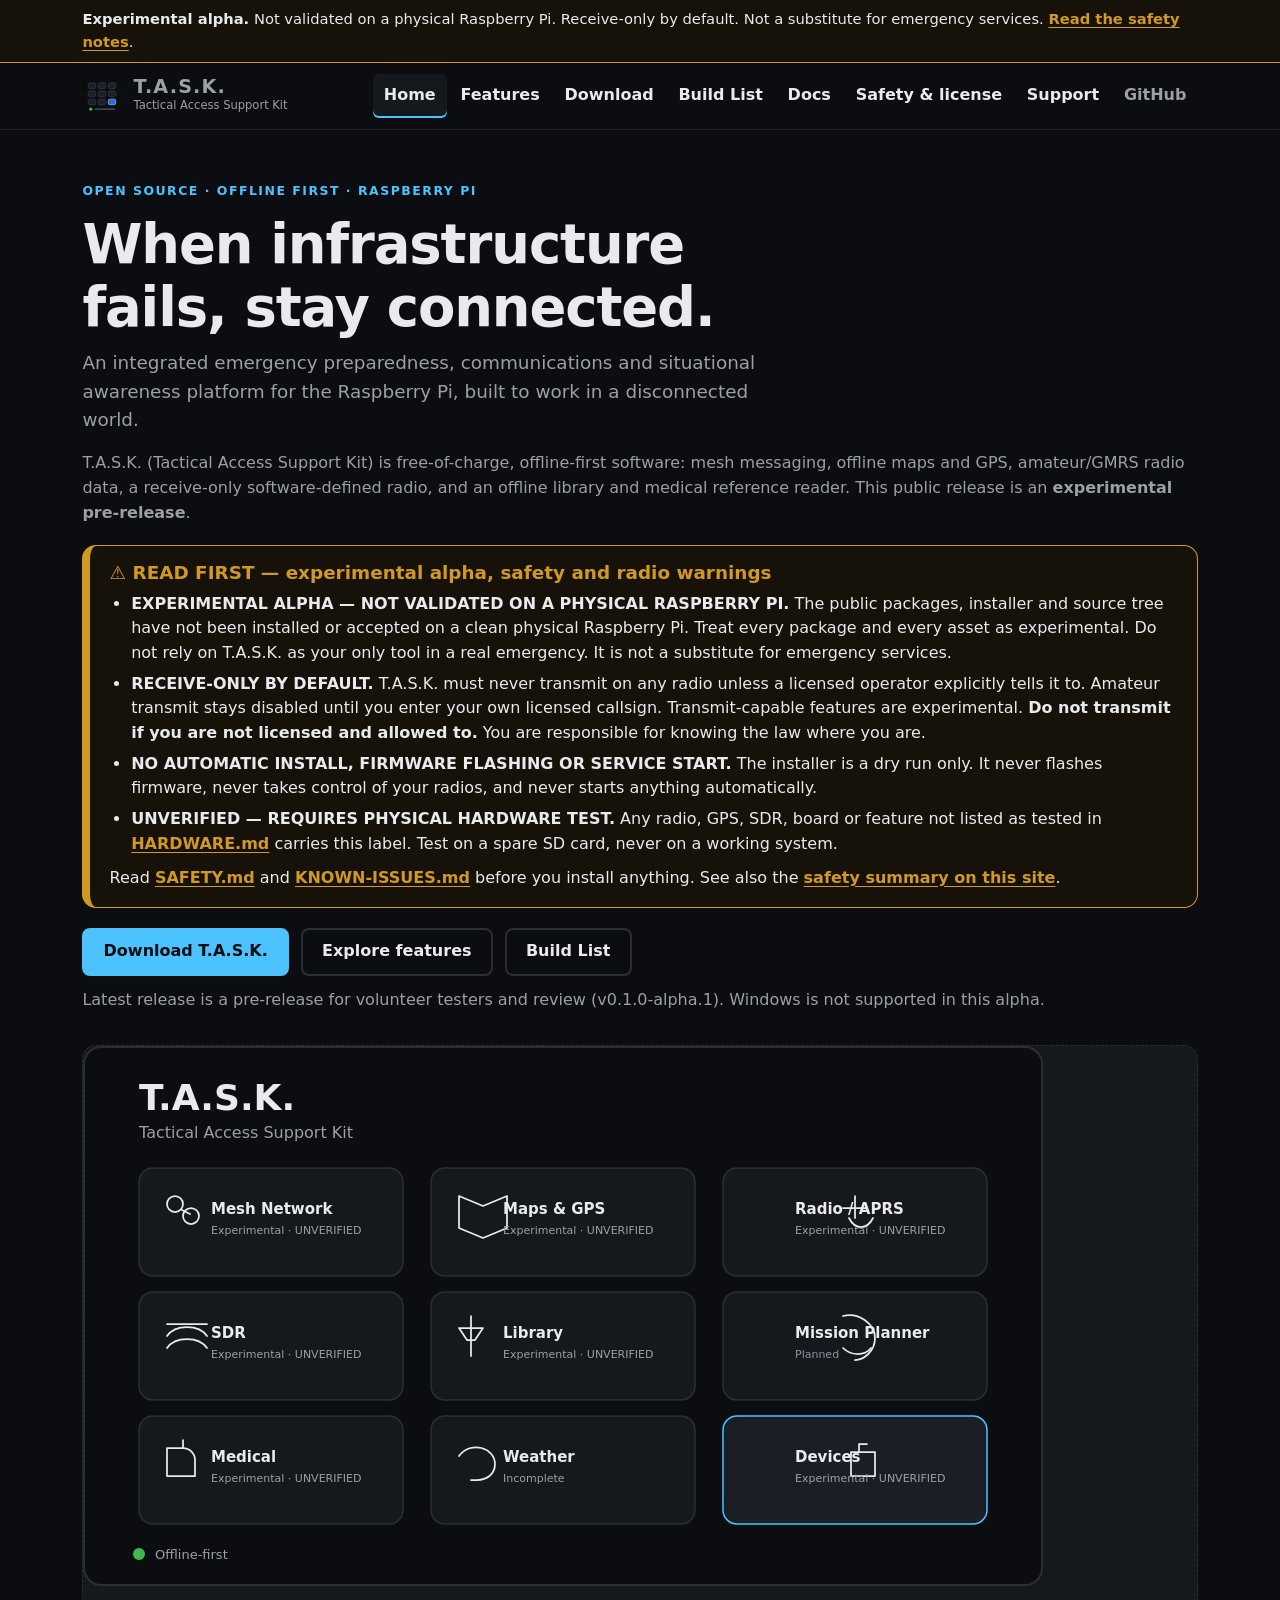
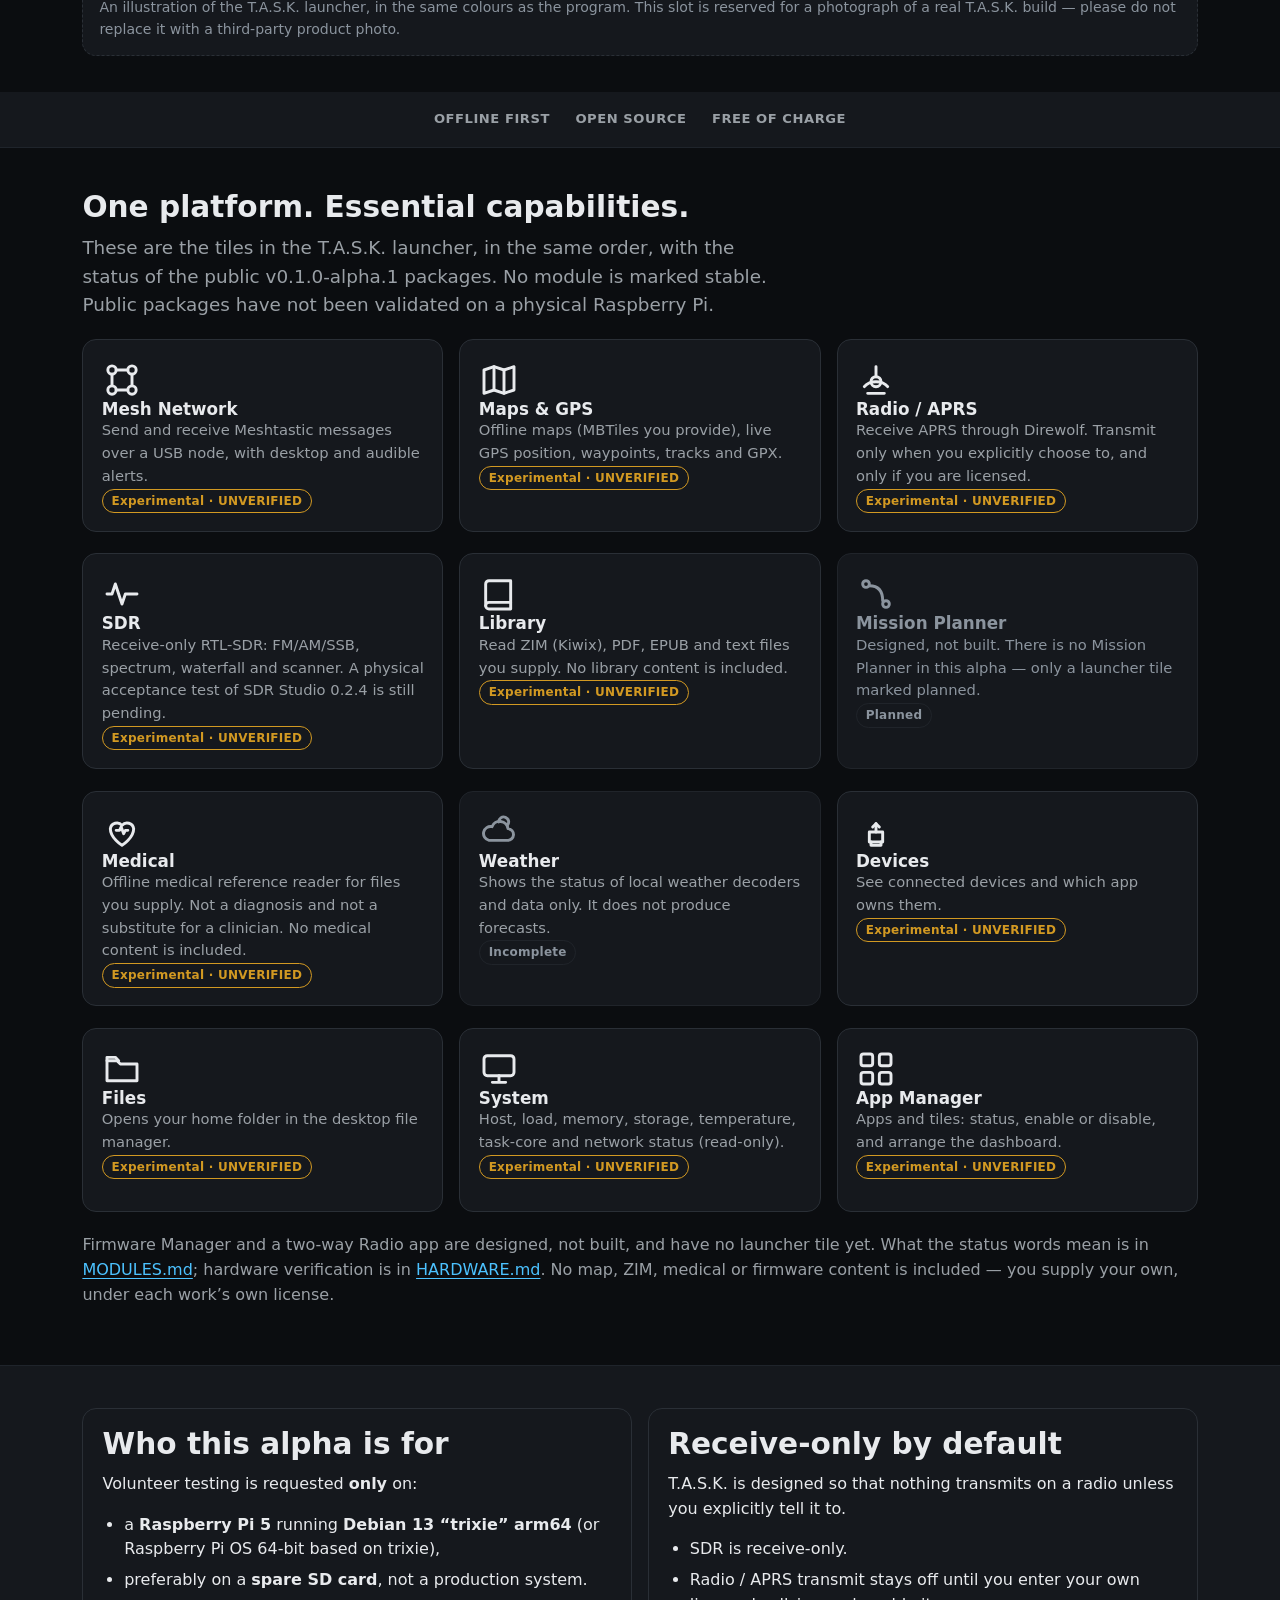
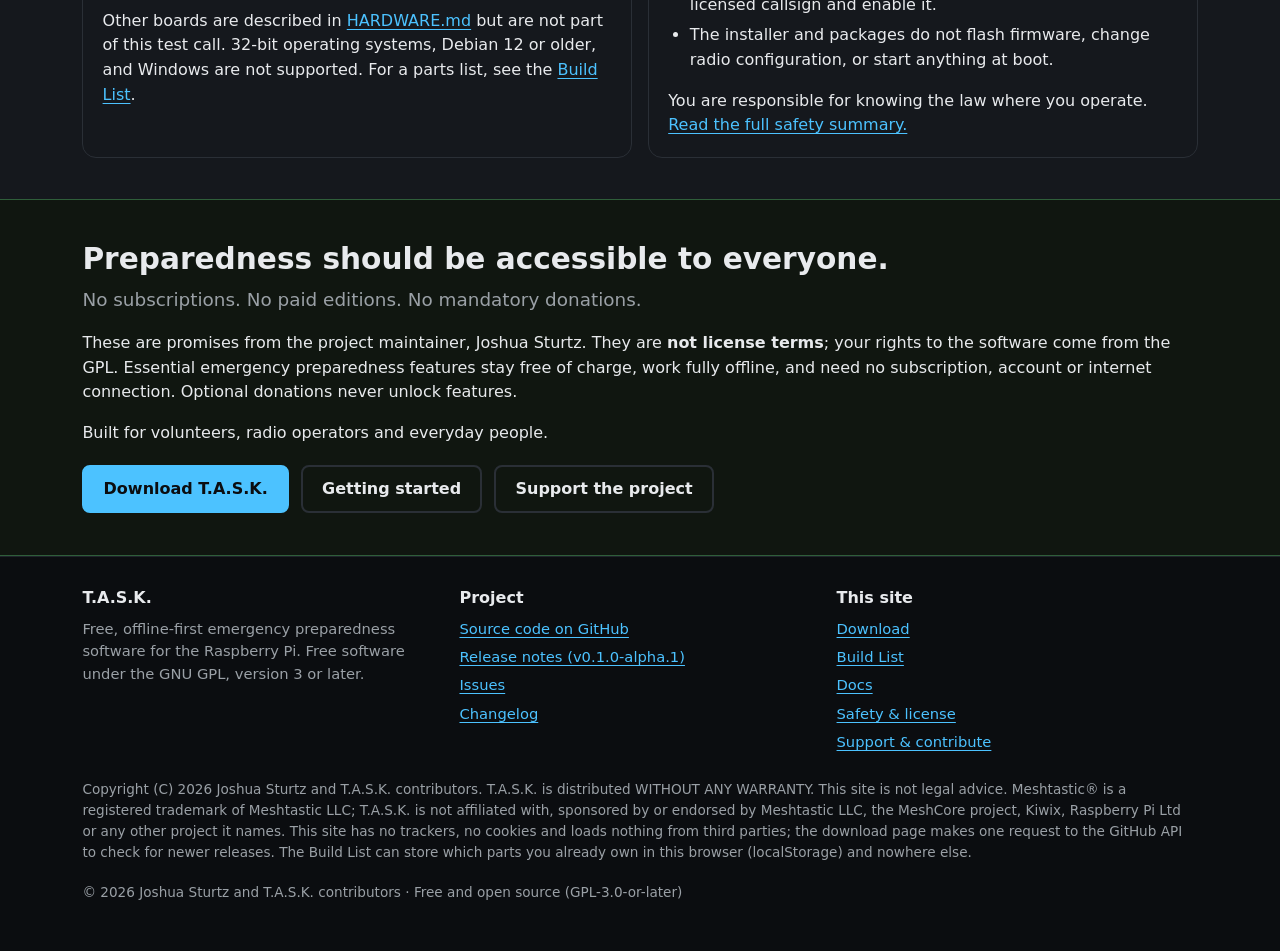
==== index.html @ 77bcd57d "Redesign the site in the official launcher dark tile theme and add a Build List. Match the published" ====
<!DOCTYPE html>
<html lang="en">
<head>
<meta charset="utf-8">
<meta name="viewport" content="width=device-width, initial-scale=1">
<title>T.A.S.K. — when infrastructure fails, stay connected</title>
<meta name="description" content="Download T.A.S.K. (Tactical Access Support Kit), free GPL software for the Raspberry Pi. Experimental alpha, receive-only by default, not validated on a physical Pi.">
<meta name="color-scheme" content="dark">
<meta name="referrer" content="strict-origin-when-cross-origin">
<link rel="icon" href="assets/img/favicon.svg" type="image/svg+xml">
<link rel="stylesheet" href="assets/css/style.css">
</head>
<body>
<a class="skip" href="#main">Skip to content</a>
<div class="strip" role="note"><div class="wrap"><strong>Experimental alpha.</strong> Not validated on a physical Raspberry Pi. Receive-only by default. Not a substitute for emergency services. <a href="about.html#safety">Read the safety notes</a>.</div></div>
<header class="site-header"><div class="wrap">
<a class="brand" href="index.html" aria-label="T.A.S.K., Tactical Access Support Kit, home"><img src="assets/img/task-mark.svg" width="40" height="40" alt=""><span><strong>T.A.S.K.</strong><span>Tactical Access Support Kit</span></span></a>
<nav class="nav-wide" aria-label="Primary"><ul class="nav"><li><a href="index.html" aria-current="page">Home</a></li><li><a href="index.html#capabilities">Features</a></li><li><a href="download.html">Download</a></li><li><a href="build.html">Build List</a></li><li><a href="docs.html">Docs</a></li><li><a href="about.html">Safety &amp; license</a></li><li><a href="support.html">Support</a></li><li><a class="ext" href="https://github.com/TASK-Preparedness/TASK">GitHub</a></li></ul></nav>
<details class="nav-menu">
<summary><span class="hamburger" aria-hidden="true"><i></i><i></i><i></i></span> Menu</summary>
<nav aria-label="Mobile"><ul class="nav"><li><a href="index.html" aria-current="page">Home</a></li><li><a href="index.html#capabilities">Features</a></li><li><a href="download.html">Download</a></li><li><a href="build.html">Build List</a></li><li><a href="docs.html">Docs</a></li><li><a href="about.html">Safety &amp; license</a></li><li><a href="support.html">Support</a></li><li><a class="ext" href="https://github.com/TASK-Preparedness/TASK">GitHub</a></li></ul></nav>
</details>
</div></header>
<main id="main">
<section class="hero"><div class="wrap">
<span class="tag">Open source &middot; Offline first &middot; Raspberry Pi</span>
<h1>When infrastructure fails, stay connected.</h1>
<p class="lead">An integrated emergency preparedness, communications and situational awareness platform for the Raspberry Pi, built to work in a disconnected world.</p>
<p class="muted">T.A.S.K. (Tactical Access Support Kit) is free-of-charge, offline-first software: mesh messaging, offline maps and GPS, amateur/GMRS radio data, a receive-only software-defined radio, and an offline library and medical reference reader. This public release is an <strong>experimental pre-release</strong>.</p>
<section class="readfirst" aria-labelledby="readfirst-h" id="read-first">
<h2 id="readfirst-h">&#9888;&#65039; READ FIRST &mdash; experimental alpha, safety and radio warnings</h2>
<ul>
<li><strong>EXPERIMENTAL ALPHA &mdash; NOT VALIDATED ON A PHYSICAL RASPBERRY PI.</strong> The public packages, installer and source tree have not been installed or accepted on a clean physical Raspberry Pi. Treat every package and every asset as experimental. Do not rely on T.A.S.K. as your only tool in a real emergency. It is not a substitute for emergency services.</li>
<li><strong>RECEIVE-ONLY BY DEFAULT.</strong> T.A.S.K. must never transmit on any radio unless a licensed operator explicitly tells it to. Amateur transmit stays disabled until you enter your own licensed callsign. Transmit-capable features are experimental. <strong>Do not transmit if you are not licensed and allowed to.</strong> You are responsible for knowing the law where you are.</li>
<li><strong>NO AUTOMATIC INSTALL, FIRMWARE FLASHING OR SERVICE START.</strong> The installer is a dry run only. It never flashes firmware, never takes control of your radios, and never starts anything automatically.</li>
<li><strong>UNVERIFIED &mdash; REQUIRES PHYSICAL HARDWARE TEST.</strong> Any radio, GPS, SDR, board or feature not listed as tested in <a href="https://github.com/TASK-Preparedness/TASK/blob/main/HARDWARE.md">HARDWARE.md</a> carries this label. Test on a spare SD card, never on a working system.</li>
</ul>
<p>Read <a href="https://github.com/TASK-Preparedness/TASK/blob/main/SAFETY.md">SAFETY.md</a> and <a href="https://github.com/TASK-Preparedness/TASK/blob/main/KNOWN-ISSUES.md">KNOWN-ISSUES.md</a> before you install anything. See also the <a href="about.html#safety">safety summary on this site</a>.</p>
</section>
<div class="btn-row">
<a class="btn" href="download.html">Download T.A.S.K.</a>
<a class="btn secondary" href="#capabilities">Explore features</a>
<a class="btn secondary" href="build.html">Build List</a>
</div>
<p class="muted" style="margin-top:.8rem">Latest release is a <span data-rel="kind">pre-release</span> for volunteer testers and review (<span data-rel="tag">v0.1.0-alpha.1</span>). Windows is not supported in this alpha.</p>
<figure class="hero-figure photo-slot">
<img src="assets/img/launcher-hero.svg" width="960" height="540" alt="Illustration of the T.A.S.K. launcher: a dark dashboard of rounded tiles for Mesh Network, Maps and GPS, Radio and APRS, and the other modules.">
<figcaption>An illustration of the T.A.S.K. launcher, in the same colours as the program. This slot is reserved for a photograph of a real T.A.S.K. build — please do not replace it with a third-party product photo.</figcaption>
</figure>
</div></section>

<section class="section motto-wrap" aria-label="Project promises"><div class="wrap">
<ul class="motto">
<li>Offline first</li>
<li>Open source</li>
<li>Free of charge</li>
</ul>
</div></section>

<section class="section" id="capabilities"><div class="wrap">
<h2>One platform. Essential capabilities.</h2>
<p class="lead">These are the tiles in the T.A.S.K. launcher, in the same order, with the status of the public v0.1.0-alpha.1 packages. No module is marked stable. Public packages have not been validated on a physical Raspberry Pi.</p>
<ul class="tiles">
<li class="tile "><article><span class="tile-icon" aria-hidden="true"><svg width="40" height="40" viewBox="0 0 24 24" fill="none" stroke="currentColor" stroke-width="1.75" stroke-linecap="round" stroke-linejoin="round"><circle cx="6" cy="6" r="2.5"/><circle cx="18" cy="6" r="2.5"/><circle cx="6" cy="18" r="2.5"/><circle cx="18" cy="18" r="2.5"/><path d="M8.5 6h7M6 8.5v7M18 8.5v7M8.5 18h7"/></svg></span><h3>Mesh Network</h3><p>Send and receive Meshtastic messages over a USB node, with desktop and audible alerts.</p><span class="badge warn">Experimental · UNVERIFIED</span></article></li><li class="tile "><article><span class="tile-icon" aria-hidden="true"><svg width="40" height="40" viewBox="0 0 24 24" fill="none" stroke="currentColor" stroke-width="1.75" stroke-linecap="round" stroke-linejoin="round"><path d="M3 6l6-2 6 2 6-2v14l-6 2-6-2-6 2V6z"/><path d="M9 4v14M15 6v14"/></svg></span><h3>Maps &amp; GPS</h3><p>Offline maps (MBTiles you provide), live GPS position, waypoints, tracks and GPX.</p><span class="badge warn">Experimental · UNVERIFIED</span></article></li><li class="tile "><article><span class="tile-icon" aria-hidden="true"><svg width="40" height="40" viewBox="0 0 24 24" fill="none" stroke="currentColor" stroke-width="1.75" stroke-linecap="round" stroke-linejoin="round"><path d="M12 4v6"/><circle cx="12" cy="13" r="3"/><path d="M7 20h10M5 16c1.5-2 3.5-3 7-3s5.5 1 7 3"/></svg></span><h3>Radio / APRS</h3><p>Receive APRS through Direwolf. Transmit only when you explicitly choose to, and only if you are licensed.</p><span class="badge warn">Experimental · UNVERIFIED</span></article></li><li class="tile "><article><span class="tile-icon" aria-hidden="true"><svg width="40" height="40" viewBox="0 0 24 24" fill="none" stroke="currentColor" stroke-width="1.75" stroke-linecap="round" stroke-linejoin="round"><path d="M3 12h3l2-6 4 12 2-6h7"/></svg></span><h3>SDR</h3><p>Receive-only RTL-SDR: FM/AM/SSB, spectrum, waterfall and scanner. A physical acceptance test of SDR Studio 0.2.4 is still pending.</p><span class="badge warn">Experimental · UNVERIFIED</span></article></li><li class="tile "><article><span class="tile-icon" aria-hidden="true"><svg width="40" height="40" viewBox="0 0 24 24" fill="none" stroke="currentColor" stroke-width="1.75" stroke-linecap="round" stroke-linejoin="round"><path d="M4 19a2 2 0 0 1 2-2h13V4H6a2 2 0 0 0-2 2z"/><path d="M4 19a2 2 0 0 0 2 2h13V17"/></svg></span><h3>Library</h3><p>Read ZIM (Kiwix), PDF, EPUB and text files you supply. No library content is included.</p><span class="badge warn">Experimental · UNVERIFIED</span></article></li><li class="tile planned"><article><span class="tile-icon" aria-hidden="true"><svg width="40" height="40" viewBox="0 0 24 24" fill="none" stroke="currentColor" stroke-width="1.75" stroke-linecap="round" stroke-linejoin="round"><circle cx="6" cy="6" r="2"/><circle cx="18" cy="18" r="2"/><path d="M8 7c6 0 8 4 8 9"/></svg></span><h3>Mission Planner</h3><p>Designed, not built. There is no Mission Planner in this alpha — only a launcher tile marked planned.</p><span class="badge planned">Planned</span></article></li><li class="tile "><article><span class="tile-icon" aria-hidden="true"><svg width="40" height="40" viewBox="0 0 24 24" fill="none" stroke="currentColor" stroke-width="1.75" stroke-linecap="round" stroke-linejoin="round"><path d="M12 20s-7-4.4-7-10a4 4 0 0 1 7-2 4 4 0 0 1 7 2c0 5.6-7 10-7 10z"/><path d="M8.5 11h2l1-2 1.5 4 1-2h1.5"/></svg></span><h3>Medical</h3><p>Offline medical reference reader for files you supply. Not a diagnosis and not a substitute for a clinician. No medical content is included.</p><span class="badge warn">Experimental · UNVERIFIED</span></article></li><li class="tile incomplete"><article><span class="tile-icon" aria-hidden="true"><svg width="40" height="40" viewBox="0 0 24 24" fill="none" stroke="currentColor" stroke-width="1.75" stroke-linecap="round" stroke-linejoin="round"><path d="M6 17h11a3.5 3.5 0 0 0 .4-7 5 5 0 0 0-9.6-1.2A3.5 3.5 0 0 0 6 17z"/><path d="M17 8.5V8a3 3 0 1 0-5.2-2"/></svg></span><h3>Weather</h3><p>Shows the status of local weather decoders and data only. It does not produce forecasts.</p><span class="badge planned">Incomplete</span></article></li><li class="tile "><article><span class="tile-icon" aria-hidden="true"><svg width="40" height="40" viewBox="0 0 24 24" fill="none" stroke="currentColor" stroke-width="1.75" stroke-linecap="round" stroke-linejoin="round"><path d="M8 18h8v-6H8z"/><path d="M12 12V7"/><path d="M10 9l2-2 2 2"/><path d="M9 18v2h6v-2"/></svg></span><h3>Devices</h3><p>See connected devices and which app owns them.</p><span class="badge warn">Experimental · UNVERIFIED</span></article></li><li class="tile "><article><span class="tile-icon" aria-hidden="true"><svg width="40" height="40" viewBox="0 0 24 24" fill="none" stroke="currentColor" stroke-width="1.75" stroke-linecap="round" stroke-linejoin="round"><path d="M3 7h6l2 2h10v10H3z"/><path d="M3 7V5h5l2 2"/></svg></span><h3>Files</h3><p>Opens your home folder in the desktop file manager.</p><span class="badge warn">Experimental · UNVERIFIED</span></article></li><li class="tile "><article><span class="tile-icon" aria-hidden="true"><svg width="40" height="40" viewBox="0 0 24 24" fill="none" stroke="currentColor" stroke-width="1.75" stroke-linecap="round" stroke-linejoin="round"><rect x="3" y="4" width="18" height="12" rx="2"/><path d="M8 20h8M12 16v4"/></svg></span><h3>System</h3><p>Host, load, memory, storage, temperature, task-core and network status (read-only).</p><span class="badge warn">Experimental · UNVERIFIED</span></article></li><li class="tile "><article><span class="tile-icon" aria-hidden="true"><svg width="40" height="40" viewBox="0 0 24 24" fill="none" stroke="currentColor" stroke-width="1.75" stroke-linecap="round" stroke-linejoin="round"><rect x="3" y="3" width="7" height="7" rx="1.5"/><rect x="14" y="3" width="7" height="7" rx="1.5"/><rect x="3" y="14" width="7" height="7" rx="1.5"/><rect x="14" y="14" width="7" height="7" rx="1.5"/></svg></span><h3>App Manager</h3><p>Apps and tiles: status, enable or disable, and arrange the dashboard.</p><span class="badge warn">Experimental · UNVERIFIED</span></article></li>
</ul>
<p class="muted" style="margin-top:1rem">Firmware Manager and a two-way Radio app are designed, not built, and have no launcher tile yet. What the status words mean is in <a href="https://github.com/TASK-Preparedness/TASK/blob/main/MODULES.md">MODULES.md</a>; hardware verification is in <a href="https://github.com/TASK-Preparedness/TASK/blob/main/HARDWARE.md">HARDWARE.md</a>. No map, ZIM, medical or firmware content is included — you supply your own, under each work&rsquo;s own license.</p>
</div></section>

<section class="section alt" id="who"><div class="wrap">
<div class="grid cols-2">
<div class="card"><h2>Who this alpha is for</h2>
<p>Volunteer testing is requested <strong>only</strong> on:</p>
<ul><li>a <strong>Raspberry Pi 5</strong> running <strong>Debian 13 &ldquo;trixie&rdquo; arm64</strong> (or Raspberry Pi OS 64-bit based on trixie),</li><li>preferably on a <strong>spare SD card</strong>, not a production system.</li></ul>
<p>Other boards are described in <a href="https://github.com/TASK-Preparedness/TASK/blob/main/HARDWARE.md">HARDWARE.md</a> but are not part of this test call. 32-bit operating systems, Debian 12 or older, and Windows are not supported. For a parts list, see the <a href="build.html">Build List</a>.</p></div>
<div class="card"><h2>Receive-only by default</h2>
<p>T.A.S.K. is designed so that nothing transmits on a radio unless you explicitly tell it to.</p>
<ul><li>SDR is receive-only.</li><li>Radio / APRS transmit stays off until you enter your own licensed callsign and enable it.</li><li>The installer and packages do not flash firmware, change radio configuration, or start anything at boot.</li></ul>
<p>You are responsible for knowing the law where you operate. <a href="about.html#safety">Read the full safety summary.</a></p></div>
</div></div></section>

<section class="section band" id="free"><div class="wrap">
<h2>Preparedness should be accessible to everyone.</h2>
<p class="lead">No subscriptions. No paid editions. No mandatory donations.</p>
<p>These are promises from the project maintainer, Joshua Sturtz. They are <strong>not license terms</strong>; your rights to the software come from the GPL. Essential emergency preparedness features stay free of charge, work fully offline, and need no subscription, account or internet connection. Optional donations never unlock features.</p>
<p>Built for volunteers, radio operators and everyday people.</p>
<div class="btn-row"><a class="btn" href="download.html">Download T.A.S.K.</a><a class="btn secondary" href="docs.html">Getting started</a><a class="btn secondary" href="support.html">Support the project</a></div>
</div></section>
</main>
<footer class="site-footer"><div class="wrap">
<div class="grid cols-3">
<div><h2>T.A.S.K.</h2><p>Free, offline-first emergency preparedness software for the Raspberry Pi. Free software under the GNU GPL, version 3 or later.</p></div>
<div><h2>Project</h2><ul>
<li><a href="https://github.com/TASK-Preparedness/TASK">Source code on GitHub</a></li>
<li><a href="https://github.com/TASK-Preparedness/TASK/releases/tag/v0.1.0-alpha.1">Release notes (v0.1.0-alpha.1)</a></li>
<li><a href="https://github.com/TASK-Preparedness/TASK/issues">Issues</a></li>
<li><a href="https://github.com/TASK-Preparedness/TASK/blob/main/CHANGELOG.md">Changelog</a></li></ul></div>
<div><h2>This site</h2><ul>
<li><a href="download.html">Download</a></li>
<li><a href="build.html">Build List</a></li>
<li><a href="docs.html">Docs</a></li>
<li><a href="about.html">Safety &amp; license</a></li>
<li><a href="support.html">Support &amp; contribute</a></li></ul></div>
</div>
<p class="fine">Copyright (C) 2026 Joshua Sturtz and T.A.S.K. contributors. T.A.S.K. is distributed WITHOUT ANY WARRANTY. This site is not legal advice. Meshtastic&reg; is a registered trademark of Meshtastic LLC; T.A.S.K. is not affiliated with, sponsored by or endorsed by Meshtastic LLC, the MeshCore project, Kiwix, Raspberry Pi Ltd or any other project it names. This site has no trackers, no cookies and loads nothing from third parties; the download page makes one request to the GitHub API to check for newer releases. The Build List can store which parts you already own in this browser (localStorage) and nowhere else.</p>
<p class="fine">&copy; 2026 Joshua Sturtz and T.A.S.K. contributors &middot; Free and open source (GPL-3.0-or-later)</p>
</div></footer>
<script src="assets/js/main.js" defer></script>
<script src="assets/js/release.js" defer></script>
</body>
</html>
---- assets/css/style.css ----
/* T.A.S.K. website — official launcher palette (launcher/task_launcher/theme.py).
   No external fonts, no CDNs, no trackers. Contrast ratios checked against WCAG AA. */
:root {
  --bg: #0B0D10;
  --surface: #15181D;
  --surface-hover: #1B1F25;
  --border: #2A2F36;
  --border-muted: #20242A;
  --divider: #1F242B;
  --ink: #E8EAED;
  --text2: #9AA0A6;
  --muted: #8B949E;
  --muted-icon: #6E7681;
  --accent: #4CC2FF;
  --accent-ink: #0B0D10;
  --ok: #3FB950;
  --warn: #D29922;
  --err: #F85149;
  --running-border: #2F5E3A;
  --error-border: #6B2A2A;
  --warn-bg: #16120A;
  --band: #101610;
  --focus: #4CC2FF;
  --radius: 14px;
  --radius-sm: 8px;
  --maxw: 72rem;
  --font: Inter, "Inter Variable", "Noto Sans", "DejaVu Sans", system-ui, -apple-system, "Segoe UI", sans-serif;
  --mono: ui-monospace, SFMono-Regular, Menlo, Consolas, "Liberation Mono", monospace;
  color-scheme: dark;
}
*, *::before, *::after { box-sizing: border-box; }
html { -webkit-text-size-adjust: 100%; scroll-behavior: smooth; background: var(--bg); }
@media (prefers-reduced-motion: reduce) {
  html { scroll-behavior: auto; }
  *, *::before, *::after { transition: none !important; animation: none !important; }
}
body { margin: 0; background: var(--bg); color: var(--ink); font: 1rem/1.55 var(--font); }
img, svg { max-width: 100%; height: auto; display: block; }
a { color: var(--accent); text-underline-offset: 0.18em; }
a:hover { text-decoration-thickness: 2px; }
:focus-visible { outline: 3px solid var(--focus); outline-offset: 3px; border-radius: 3px; }
h1, h2, h3 { line-height: 1.15; margin: 0 0 0.65rem; font-weight: 650; }
h1 { font-size: clamp(2.1rem, 6vw, 3.4rem); letter-spacing: -0.02em; }
h2 { font-size: clamp(1.35rem, 3vw, 1.85rem); }
h3 { font-size: 1.12rem; }
p { margin: 0 0 1rem; }
ul, ol { margin: 0 0 1rem; padding-left: 1.35rem; }
li { margin-bottom: 0.35rem; }
code, kbd, pre { font-family: var(--mono); font-size: 0.9em; }
:not(pre) > code { background: var(--surface-hover); padding: 0.1em 0.35em; border-radius: 4px; overflow-wrap: anywhere; color: var(--ink); }
.wrap { max-width: var(--maxw); margin: 0 auto; padding: 0 1.15rem; }
.skip { position: absolute; left: -999px; top: 0; background: var(--accent); color: var(--accent-ink); padding: 0.6rem 1rem; z-index: 200; font-weight: 700; }
.skip:focus { left: 0; }

/* Top warning strip */
.strip { background: var(--warn-bg); color: var(--ink); border-bottom: 1px solid var(--warn); font-size: 0.92rem; }
.strip .wrap { padding-top: 0.5rem; padding-bottom: 0.5rem; }
.strip a { color: var(--warn); font-weight: 700; }

/* Header / nav */
.site-header { background: var(--bg); border-bottom: 1px solid var(--divider); position: sticky; top: 0; z-index: 50; }
.site-header .wrap { display: flex; align-items: center; justify-content: space-between; gap: 0.75rem; padding-top: 0.7rem; padding-bottom: 0.7rem; }
.brand { text-decoration: none; color: var(--ink); display: flex; align-items: center; gap: 0.7rem; min-height: 44px; }
.brand svg, .brand img { width: 40px; height: 40px; flex-shrink: 0; }
.brand strong { display: block; font-size: 1.2rem; letter-spacing: 0.06em; font-weight: 800; line-height: 1.1; }
.brand span { display: block; font-size: 0.72rem; color: var(--text2); }
.nav-menu { margin: 0; }
.nav-menu > summary { list-style: none; cursor: pointer; display: inline-flex; align-items: center; gap: 0.45rem; min-height: 44px; min-width: 44px; padding: 0.4rem 0.75rem; border: 1px solid var(--border); border-radius: var(--radius-sm); background: var(--surface); color: var(--ink); font: inherit; font-weight: 650; }
.nav-menu > summary::-webkit-details-marker { display: none; }
.nav { display: flex; flex-wrap: wrap; gap: 0.15rem; list-style: none; margin: 0; padding: 0; }
.nav li { margin: 0; }
.nav a { display: flex; align-items: center; padding: 0.45rem 0.7rem; border-radius: 6px; color: var(--ink); text-decoration: none; font-weight: 600; min-height: 44px; }
.nav a:hover { background: var(--surface-hover); }
.nav a[aria-current="page"] { background: var(--surface); box-shadow: inset 0 -2px 0 var(--accent); }
.nav a.ext { color: var(--text2); }
.nav-wide { display: none; }
@media (max-width: 64rem) {
  .nav-menu { position: relative; }
  .nav-menu .nav {
    display: none; position: absolute; right: 0; top: calc(100% + 0.4rem);
    flex-direction: column; min-width: 16rem; padding: 0.4rem;
    background: var(--surface); border: 1px solid var(--border); border-radius: var(--radius);
    box-shadow: 0 12px 40px rgba(0,0,0,0.45);
  }
  .nav-menu[open] .nav { display: flex; }
}
@media (min-width: 64.01rem) {
  .nav-menu { display: none; }
  .nav-wide { display: block; }
  .nav-wide .nav { display: flex; }
}

/* Sections */
main { display: block; }
.section { padding: 2.6rem 0; }
.section + .section { border-top: 1px solid var(--divider); }
.section.alt { background: var(--surface); }
.section.band { background: var(--band); border-top: 1px solid var(--running-border); border-bottom: 1px solid var(--running-border); }
.lead { font-size: 1.15rem; color: var(--text2); max-width: 44rem; }
.hero { padding: 3rem 0 2.2rem; }
.hero .tag { display: inline-block; font-weight: 700; font-size: 0.78rem; letter-spacing: 0.12em; text-transform: uppercase; color: var(--accent); margin-bottom: 0.85rem; }
.hero h1 { max-width: 18ch; }
.page-head { padding: 2.2rem 0 1rem; }
.grid { display: grid; gap: 1rem; }
.cols-2 { grid-template-columns: repeat(auto-fit, minmax(min(100%, 19rem), 1fr)); }
.cols-3 { grid-template-columns: repeat(auto-fit, minmax(min(100%, 16rem), 1fr)); }
.card { background: var(--surface); border: 1px solid var(--border); border-radius: var(--radius); padding: 1.15rem 1.2rem; }
.card h3 { margin-top: 0; }
.card > :last-child { margin-bottom: 0; }
.muted { color: var(--text2); }

/* READ FIRST */
.readfirst { background: var(--warn-bg); color: var(--ink); border: 1px solid var(--warn); border-left-width: 8px; border-radius: var(--radius); padding: 1rem 1.2rem; margin: 1.25rem 0; }
.readfirst h2, .readfirst h3 { margin: 0 0 0.5rem; font-size: 1.15rem; color: var(--warn); }
.readfirst ul { margin-bottom: 0.6rem; }
.readfirst a { color: var(--warn); font-weight: 700; }
.readfirst > :last-child { margin-bottom: 0; }
.readfirst.compact { padding: 0.75rem 1rem; font-size: 0.95rem; }
.note { background: var(--surface); border: 1px solid var(--border); border-left: 6px solid var(--accent); border-radius: var(--radius); padding: 0.85rem 1rem; margin: 1rem 0; }
.note > :last-child { margin-bottom: 0; }
.notice-newer { background: var(--surface); border: 2px solid var(--accent); border-radius: var(--radius); padding: 0.8rem 1rem; margin: 1rem 0; }

/* Buttons */
.btn-row { display: flex; flex-wrap: wrap; gap: 0.75rem; margin: 1.2rem 0 0; }
.btn { display: inline-flex; align-items: center; justify-content: center; gap: 0.4rem; min-height: 48px; padding: 0.6rem 1.2rem; border-radius: var(--radius-sm); border: 2px solid var(--accent); background: var(--accent); color: var(--accent-ink); font: inherit; font-weight: 700; text-decoration: none; cursor: pointer; }
.btn:hover { filter: brightness(1.08); }
.btn.secondary { background: transparent; color: var(--ink); border-color: var(--border); }
.btn.secondary:hover { border-color: var(--accent); background: var(--surface); }
.btn.small { min-height: 38px; padding: 0.3rem 0.8rem; font-size: 0.92rem; }
.btn:disabled { opacity: 0.5; cursor: not-allowed; }

/* Launcher-style tiles */
.tiles { display: grid; gap: 1rem; list-style: none; padding: 0; margin: 1.2rem 0 0; grid-template-columns: 1fr; }
@media (min-width: 36rem) { .tiles { grid-template-columns: repeat(2, 1fr); } }
@media (min-width: 64rem) { .tiles { grid-template-columns: repeat(3, 1fr); } }
.tile { background: var(--surface); border: 1px solid var(--border); border-radius: var(--radius); padding: 1.25rem 1.15rem 1.1rem; display: flex; flex-direction: column; gap: 0.45rem; min-height: 11.5rem; }
.tile:hover { background: var(--surface-hover); }
.tile.planned, .tile.incomplete { border-color: var(--border-muted); }
.tile.planned .tile-icon, .tile.planned h3, .tile.planned p,
.tile.incomplete .tile-icon { color: var(--muted); }
.tile-icon { width: 40px; height: 40px; color: var(--ink); margin-bottom: 0.15rem; }
.tile-icon svg { width: 40px; height: 40px; }
.tile h3 { margin: 0; font-size: 1.05rem; }
.tile p { margin: 0; color: var(--text2); font-size: 0.92rem; flex: 1; }
.tile.planned h3, .tile.planned p { color: var(--muted); }
.badge { display: inline-block; padding: 0.12rem 0.55rem; border-radius: 999px; font-size: 0.75rem; font-weight: 700; letter-spacing: 0.02em; border: 1px solid var(--border); background: var(--surface-hover); color: var(--text2); width: fit-content; }
.badge.warn { color: var(--warn); border-color: var(--warn); background: transparent; }
.badge.ok { color: var(--ok); border-color: var(--running-border); background: transparent; }
.badge.planned { color: var(--muted); border-color: var(--border-muted); background: transparent; }
.badge.err { color: var(--err); border-color: var(--error-border); background: transparent; }

/* Motto strip */
.motto { display: flex; flex-wrap: wrap; justify-content: center; gap: 0.4rem 1.6rem; list-style: none; padding: 1.1rem 0; margin: 0; font-weight: 700; letter-spacing: 0.04em; text-transform: uppercase; font-size: 0.82rem; color: var(--text2); }
.motto li { margin: 0; }
.section.motto-wrap { padding: 0; background: var(--surface); }

/* Hero figure / photo slot */
.hero-figure { margin: 2rem 0 0; }
.photo-slot { background: var(--surface); border: 1px dashed var(--border); border-radius: var(--radius); overflow: hidden; }
.photo-slot figcaption { padding: 0.7rem 1rem 0.9rem; color: var(--muted); font-size: 0.88rem; }
.photo-slot figcaption { margin: 0; }

/* Tables */
.table-wrap { overflow-x: auto; border: 1px solid var(--border); border-radius: var(--radius); background: var(--surface); }
table { width: 100%; border-collapse: collapse; font-size: 0.95rem; }
caption { text-align: left; padding: 0.7rem 0.9rem; font-weight: 700; }
th, td { text-align: left; padding: 0.6rem 0.9rem; border-top: 1px solid var(--divider); vertical-align: top; }
thead th { background: var(--surface-hover); border-top: 0; font-size: 0.8rem; text-transform: uppercase; letter-spacing: 0.04em; color: var(--text2); }

/* Release assets */
.assets { display: grid; gap: 1rem; list-style: none; padding: 0; margin: 1rem 0; }
.asset { background: var(--surface); border: 1px solid var(--border); border-radius: var(--radius); padding: 1rem 1.2rem; display: grid; gap: 0.6rem 1.2rem; grid-template-columns: 1fr auto; align-items: start; }
.asset.primary { border: 1px solid var(--accent); }
.asset h3 { margin: 0; font-size: 1.02rem; overflow-wrap: anywhere; font-family: var(--mono); font-weight: 700; }
.asset p { margin: 0.2rem 0 0; color: var(--text2); }
.asset .meta { grid-column: 1 / -1; display: grid; gap: 0.3rem; font-size: 0.9rem; }
.hash { font-family: var(--mono); font-size: 0.82rem; overflow-wrap: anywhere; background: var(--surface-hover); padding: 0.35rem 0.5rem; border-radius: 6px; }
.asset .actions { display: flex; gap: 0.5rem; flex-wrap: wrap; justify-content: flex-end; }
@media (max-width: 40rem) { .asset { grid-template-columns: 1fr; } .asset .actions { justify-content: flex-start; } }

/* Code blocks */
.codeblock { position: relative; margin: 0.4rem 0 1rem; }
pre { background: #080a0c; color: var(--ink); padding: 0.9rem 1rem; border-radius: var(--radius-sm); overflow-x: auto; margin: 0; line-height: 1.5; white-space: pre; border: 1px solid var(--border-muted); }
.codeblock pre { padding-right: 5.2rem; }
.copy { position: absolute; top: 0.4rem; right: 0.4rem; min-height: 34px; padding: 0.15rem 0.65rem; border-radius: 6px; border: 1px solid var(--border); background: var(--surface); color: var(--ink); font: inherit; font-size: 0.82rem; cursor: pointer; }
.copy:hover { background: var(--surface-hover); }
.expect { font-size: 0.9rem; color: var(--text2); margin: -0.5rem 0 1rem; }

/* Steps */
.steps { list-style: none; counter-reset: step; padding: 0; margin: 1rem 0; }
.steps > li { counter-increment: step; position: relative; padding: 0 0 1.4rem 3.1rem; margin: 0; }
.steps > li::before { content: counter(step); position: absolute; left: 0; top: 0; width: 2.2rem; height: 2.2rem; border-radius: 50%; background: var(--accent); color: var(--accent-ink); font-weight: 800; display: grid; place-items: center; }
.steps > li::after { content: ""; position: absolute; left: 1.05rem; top: 2.4rem; bottom: 0.2rem; width: 2px; background: var(--divider); }
.steps > li:last-child::after { display: none; }
.steps h3 { margin-bottom: 0.4rem; padding-top: 0.2rem; }

.doclist { list-style: none; padding: 0; display: grid; gap: 0.75rem; grid-template-columns: repeat(auto-fit, minmax(min(100%, 18rem), 1fr)); }
.doclist li { margin: 0; }
.doclist a { display: block; height: 100%; background: var(--surface); border: 1px solid var(--border); border-radius: var(--radius); padding: 0.8rem 1rem; text-decoration: none; color: var(--ink); }
.doclist a:hover { border-color: var(--accent); }
.doclist strong { display: block; color: var(--accent); }
.doclist span { color: var(--text2); font-size: 0.92rem; }
.toc { display: flex; flex-wrap: wrap; gap: 0.5rem 1rem; list-style: none; padding: 0; margin: 1rem 0 0; }
.toc li { margin: 0; }

/* Build configurator */
.seg { display: flex; flex-wrap: wrap; gap: 0; border: 1px solid var(--border); border-radius: var(--radius-sm); overflow: hidden; width: fit-content; background: var(--surface); }
.seg button { appearance: none; border: 0; border-right: 1px solid var(--border); background: transparent; color: var(--text2); font: inherit; font-weight: 700; min-height: 44px; padding: 0.45rem 1.1rem; cursor: pointer; }
.seg button:last-child { border-right: 0; }
.seg button[aria-selected="true"] { background: var(--surface-hover); color: var(--ink); box-shadow: inset 0 -3px 0 var(--accent); }
.stats { display: grid; gap: 1rem; grid-template-columns: repeat(auto-fit, minmax(min(100%, 16rem), 1fr)); margin: 1.4rem 0; }
.stat { background: var(--surface); border: 1px solid var(--border); border-radius: var(--radius); padding: 1.1rem 1.2rem; }
.stat .value { font-size: clamp(1.8rem, 4vw, 2.4rem); font-weight: 800; color: var(--ok); letter-spacing: -0.02em; line-height: 1.15; }
.stat p { margin: 0.35rem 0 0; color: var(--text2); }
.progress { height: 8px; background: var(--surface-hover); border-radius: 999px; overflow: hidden; margin-top: 0.8rem; }
.progress > span { display: block; height: 100%; width: 0; background: var(--ok); border-radius: 999px; }
.checklist { list-style: none; padding: 0; margin: 1rem 0; border: 1px solid var(--border); border-radius: var(--radius); overflow: hidden; background: var(--surface); }
.checklist li { margin: 0; border-top: 1px solid var(--divider); }
.checklist li:first-child { border-top: 0; }
.checklist label { display: grid; grid-template-columns: auto 1fr auto; gap: 0.85rem; align-items: start; padding: 0.9rem 1rem; cursor: pointer; min-height: 48px; }
.checklist label:hover { background: var(--surface-hover); }
.checklist input { appearance: none; width: 22px; height: 22px; margin: 0.15rem 0 0; border: 2px solid var(--muted-icon); border-radius: 50%; background: transparent; flex-shrink: 0; display: grid; place-items: center; }
.checklist input:checked { border-color: var(--ok); background: var(--ok); }
.checklist input:checked::after { content: ""; width: 10px; height: 6px; border: 2px solid var(--bg); border-top: 0; border-right: 0; transform: rotate(-45deg) translate(1px, -1px); }
.checklist .part-name { font-weight: 650; display: block; }
.checklist .part-meta { display: block; color: var(--text2); font-size: 0.9rem; margin: 0.2rem 0 0; }
.checklist .price { font-weight: 700; color: var(--ink); white-space: nowrap; font-variant-numeric: tabular-nums; }
.checklist .why { margin: 0 1rem 0.9rem 3.1rem; color: var(--text2); font-size: 0.9rem; }
.builds .card { display: flex; flex-direction: column; gap: 0.4rem; }
.builds .card p { flex: 1; }

/* Footer */
.site-footer { background: var(--bg); border-top: 1px solid var(--divider); padding: 2rem 0; font-size: 0.92rem; color: var(--text2); margin-top: 0; }
.site-footer .grid { align-items: start; }
.site-footer h2 { font-size: 1rem; color: var(--ink); }
.site-footer ul { list-style: none; padding: 0; margin: 0; }
.site-footer .fine { margin-top: 1.2rem; font-size: 0.85rem; }
@media print { .strip, .nav-menu, .btn, .copy { display: none; } body { background: #fff; color: #000; } }
.builds { align-items: stretch; }
.builds .card { cursor: pointer; text-align: left; font: inherit; color: inherit; width: 100%; }
.builds .card.selected, .builds .card[aria-pressed="true"] { border-color: var(--accent); box-shadow: inset 0 0 0 1px var(--accent); }
.hamburger { width: 20px; height: 14px; display: inline-flex; flex-direction: column; justify-content: space-between; }
.hamburger i { display: block; height: 2px; background: currentColor; border-radius: 1px; }
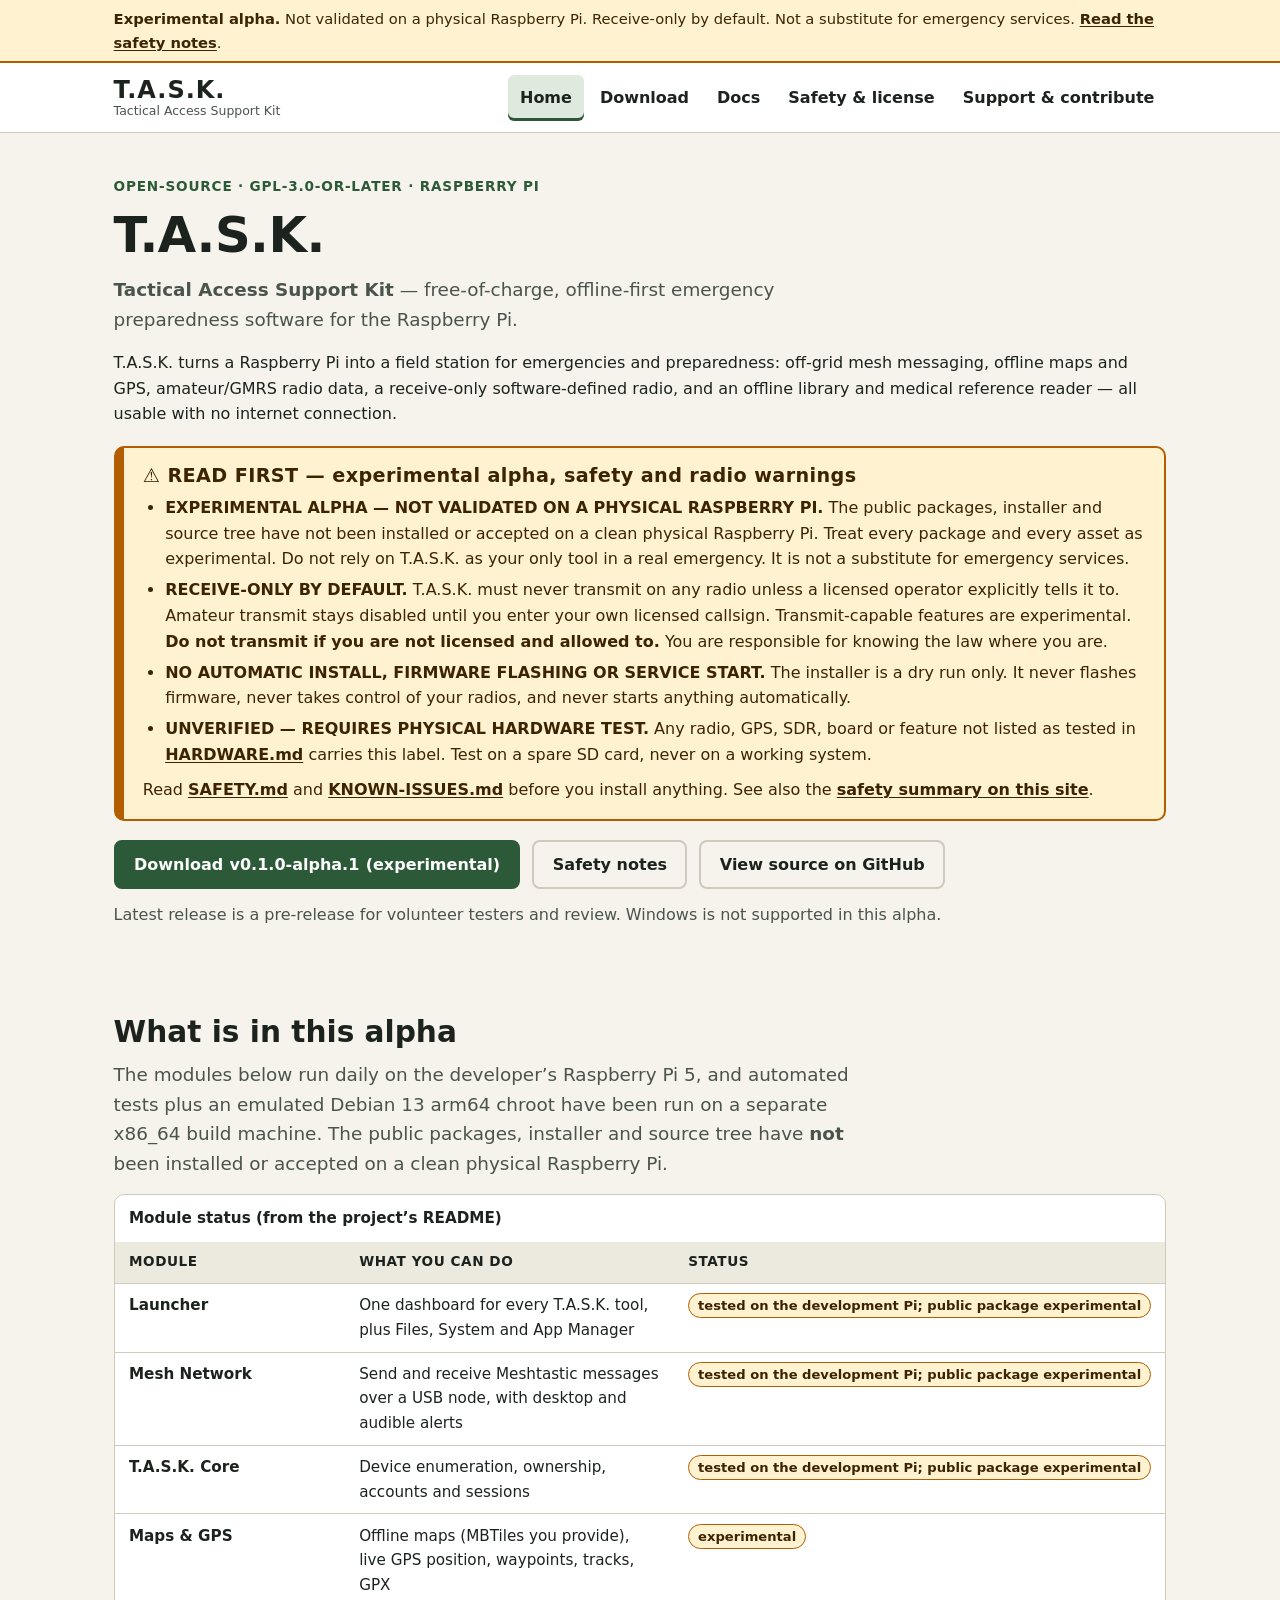
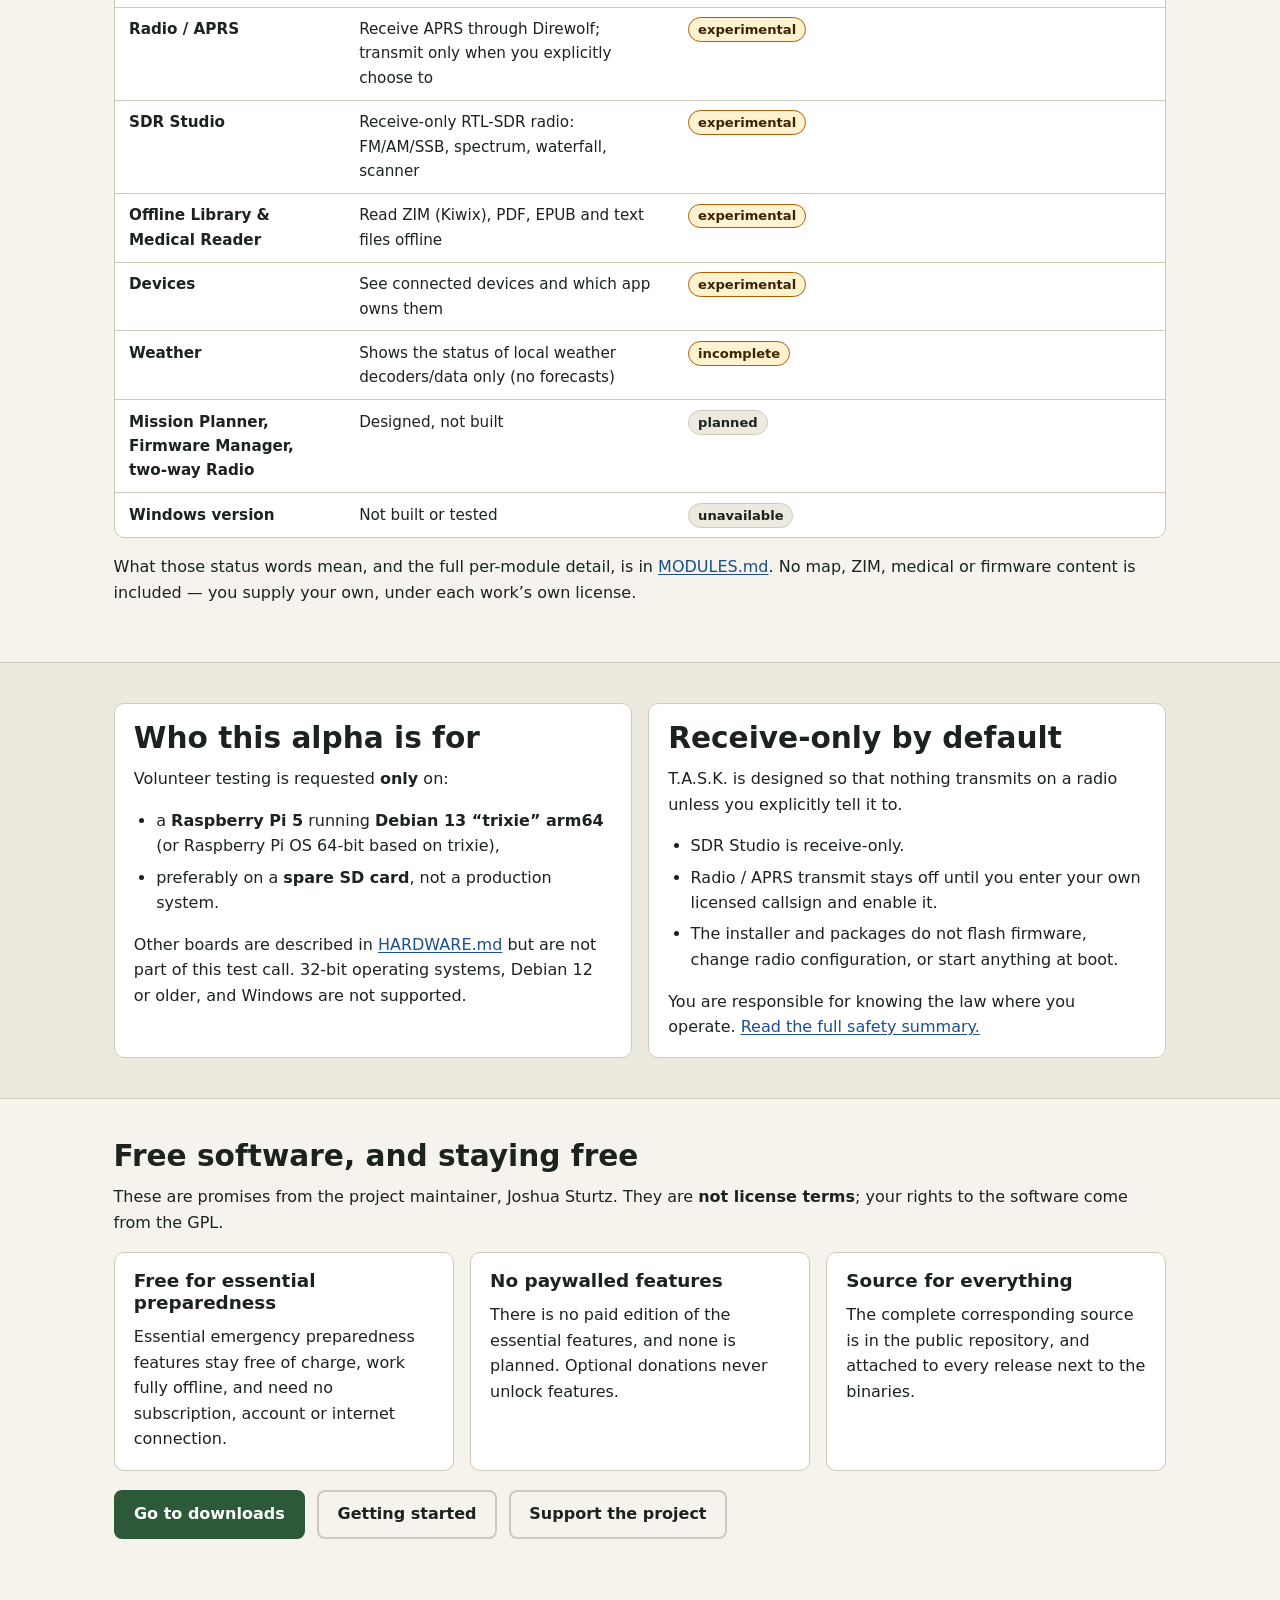
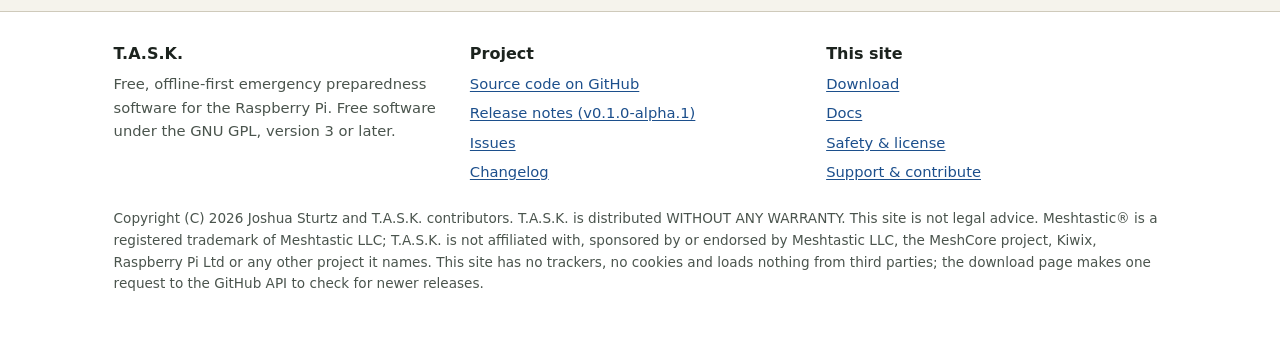
==== commit dddfebcf: "Draft T.A.S.K. download website (local only, not published)" ====
--- a/index.html
+++ b/index.html
@@ -3,9 +3,9 @@
 <head>
 <meta charset="utf-8">
 <meta name="viewport" content="width=device-width, initial-scale=1">
-<title>T.A.S.K. — when infrastructure fails, stay connected</title>
+<title>T.A.S.K. — free, offline-first preparedness software for Raspberry Pi</title>
 <meta name="description" content="Download T.A.S.K. (Tactical Access Support Kit), free GPL software for the Raspberry Pi. Experimental alpha, receive-only by default, not validated on a physical Pi.">
-<meta name="color-scheme" content="dark">
+<meta name="color-scheme" content="light dark">
 <meta name="referrer" content="strict-origin-when-cross-origin">
 <link rel="icon" href="assets/img/favicon.svg" type="image/svg+xml">
 <link rel="stylesheet" href="assets/css/style.css">
@@ -14,19 +14,15 @@
 <a class="skip" href="#main">Skip to content</a>
 <div class="strip" role="note"><div class="wrap"><strong>Experimental alpha.</strong> Not validated on a physical Raspberry Pi. Receive-only by default. Not a substitute for emergency services. <a href="about.html#safety">Read the safety notes</a>.</div></div>
 <header class="site-header"><div class="wrap">
-<a class="brand" href="index.html" aria-label="T.A.S.K., Tactical Access Support Kit, home"><img src="assets/img/task-mark.svg" width="40" height="40" alt=""><span><strong>T.A.S.K.</strong><span>Tactical Access Support Kit</span></span></a>
-<nav class="nav-wide" aria-label="Primary"><ul class="nav"><li><a href="index.html" aria-current="page">Home</a></li><li><a href="index.html#capabilities">Features</a></li><li><a href="download.html">Download</a></li><li><a href="build.html">Build List</a></li><li><a href="docs.html">Docs</a></li><li><a href="about.html">Safety &amp; license</a></li><li><a href="support.html">Support</a></li><li><a class="ext" href="https://github.com/TASK-Preparedness/TASK">GitHub</a></li></ul></nav>
-<details class="nav-menu">
-<summary><span class="hamburger" aria-hidden="true"><i></i><i></i><i></i></span> Menu</summary>
-<nav aria-label="Mobile"><ul class="nav"><li><a href="index.html" aria-current="page">Home</a></li><li><a href="index.html#capabilities">Features</a></li><li><a href="download.html">Download</a></li><li><a href="build.html">Build List</a></li><li><a href="docs.html">Docs</a></li><li><a href="about.html">Safety &amp; license</a></li><li><a href="support.html">Support</a></li><li><a class="ext" href="https://github.com/TASK-Preparedness/TASK">GitHub</a></li></ul></nav>
-</details>
+<a class="brand" href="index.html" aria-label="T.A.S.K. home"><strong>T.A.S.K.</strong><span>Tactical Access Support Kit</span></a>
+<nav aria-label="Main"><ul class="nav"><li><a href="index.html" aria-current="page">Home</a></li><li><a href="download.html">Download</a></li><li><a href="docs.html">Docs</a></li><li><a href="about.html">Safety &amp; license</a></li><li><a href="support.html">Support &amp; contribute</a></li></ul></nav>
 </div></header>
 <main id="main">
 <section class="hero"><div class="wrap">
-<span class="tag">Open source &middot; Offline first &middot; Raspberry Pi</span>
-<h1>When infrastructure fails, stay connected.</h1>
-<p class="lead">An integrated emergency preparedness, communications and situational awareness platform for the Raspberry Pi, built to work in a disconnected world.</p>
-<p class="muted">T.A.S.K. (Tactical Access Support Kit) is free-of-charge, offline-first software: mesh messaging, offline maps and GPS, amateur/GMRS radio data, a receive-only software-defined radio, and an offline library and medical reference reader. This public release is an <strong>experimental pre-release</strong>.</p>
+<span class="tag">Open-source &middot; GPL-3.0-or-later &middot; Raspberry Pi</span>
+<h1>T.A.S.K.</h1>
+<p class="lead"><strong>Tactical Access Support Kit</strong> &mdash; free-of-charge, offline-first emergency preparedness software for the Raspberry Pi.</p>
+<p>T.A.S.K. turns a Raspberry Pi into a field station for emergencies and preparedness: off-grid mesh messaging, offline maps and GPS, amateur/GMRS radio data, a receive-only software-defined radio, and an offline library and medical reference reader &mdash; all usable with no internet connection.</p>
 <section class="readfirst" aria-labelledby="readfirst-h" id="read-first">
 <h2 id="readfirst-h">&#9888;&#65039; READ FIRST &mdash; experimental alpha, safety and radio warnings</h2>
 <ul>
@@ -38,32 +34,21 @@
 <p>Read <a href="https://github.com/TASK-Preparedness/TASK/blob/main/SAFETY.md">SAFETY.md</a> and <a href="https://github.com/TASK-Preparedness/TASK/blob/main/KNOWN-ISSUES.md">KNOWN-ISSUES.md</a> before you install anything. See also the <a href="about.html#safety">safety summary on this site</a>.</p>
 </section>
 <div class="btn-row">
-<a class="btn" href="download.html">Download T.A.S.K.</a>
-<a class="btn secondary" href="#capabilities">Explore features</a>
-<a class="btn secondary" href="build.html">Build List</a>
+<a class="btn" href="download.html" id="cta-download">Download <span data-rel="tag">v0.1.0-alpha.1</span> (experimental)</a>
+<a class="btn secondary" href="about.html#safety">Safety notes</a>
+<a class="btn secondary" href="https://github.com/TASK-Preparedness/TASK">View source on GitHub</a>
 </div>
-<p class="muted" style="margin-top:.8rem">Latest release is a <span data-rel="kind">pre-release</span> for volunteer testers and review (<span data-rel="tag">v0.1.0-alpha.1</span>). Windows is not supported in this alpha.</p>
-<figure class="hero-figure photo-slot">
-<img src="assets/img/launcher-hero.svg" width="960" height="540" alt="Illustration of the T.A.S.K. launcher: a dark dashboard of rounded tiles for Mesh Network, Maps and GPS, Radio and APRS, and the other modules.">
-<figcaption>An illustration of the T.A.S.K. launcher, in the same colours as the program. This slot is reserved for a photograph of a real T.A.S.K. build — please do not replace it with a third-party product photo.</figcaption>
-</figure>
+<p class="muted" style="margin-top:.8rem">Latest release is a <span data-rel="kind">pre-release</span> for volunteer testers and review. Windows is not supported in this alpha.</p>
 </div></section>
 
-<section class="section motto-wrap" aria-label="Project promises"><div class="wrap">
-<ul class="motto">
-<li>Offline first</li>
-<li>Open source</li>
-<li>Free of charge</li>
-</ul>
-</div></section>
-
-<section class="section" id="capabilities"><div class="wrap">
-<h2>One platform. Essential capabilities.</h2>
-<p class="lead">These are the tiles in the T.A.S.K. launcher, in the same order, with the status of the public v0.1.0-alpha.1 packages. No module is marked stable. Public packages have not been validated on a physical Raspberry Pi.</p>
-<ul class="tiles">
-<li class="tile "><article><span class="tile-icon" aria-hidden="true"><svg width="40" height="40" viewBox="0 0 24 24" fill="none" stroke="currentColor" stroke-width="1.75" stroke-linecap="round" stroke-linejoin="round"><circle cx="6" cy="6" r="2.5"/><circle cx="18" cy="6" r="2.5"/><circle cx="6" cy="18" r="2.5"/><circle cx="18" cy="18" r="2.5"/><path d="M8.5 6h7M6 8.5v7M18 8.5v7M8.5 18h7"/></svg></span><h3>Mesh Network</h3><p>Send and receive Meshtastic messages over a USB node, with desktop and audible alerts.</p><span class="badge warn">Experimental · UNVERIFIED</span></article></li><li class="tile "><article><span class="tile-icon" aria-hidden="true"><svg width="40" height="40" viewBox="0 0 24 24" fill="none" stroke="currentColor" stroke-width="1.75" stroke-linecap="round" stroke-linejoin="round"><path d="M3 6l6-2 6 2 6-2v14l-6 2-6-2-6 2V6z"/><path d="M9 4v14M15 6v14"/></svg></span><h3>Maps &amp; GPS</h3><p>Offline maps (MBTiles you provide), live GPS position, waypoints, tracks and GPX.</p><span class="badge warn">Experimental · UNVERIFIED</span></article></li><li class="tile "><article><span class="tile-icon" aria-hidden="true"><svg width="40" height="40" viewBox="0 0 24 24" fill="none" stroke="currentColor" stroke-width="1.75" stroke-linecap="round" stroke-linejoin="round"><path d="M12 4v6"/><circle cx="12" cy="13" r="3"/><path d="M7 20h10M5 16c1.5-2 3.5-3 7-3s5.5 1 7 3"/></svg></span><h3>Radio / APRS</h3><p>Receive APRS through Direwolf. Transmit only when you explicitly choose to, and only if you are licensed.</p><span class="badge warn">Experimental · UNVERIFIED</span></article></li><li class="tile "><article><span class="tile-icon" aria-hidden="true"><svg width="40" height="40" viewBox="0 0 24 24" fill="none" stroke="currentColor" stroke-width="1.75" stroke-linecap="round" stroke-linejoin="round"><path d="M3 12h3l2-6 4 12 2-6h7"/></svg></span><h3>SDR</h3><p>Receive-only RTL-SDR: FM/AM/SSB, spectrum, waterfall and scanner. A physical acceptance test of SDR Studio 0.2.4 is still pending.</p><span class="badge warn">Experimental · UNVERIFIED</span></article></li><li class="tile "><article><span class="tile-icon" aria-hidden="true"><svg width="40" height="40" viewBox="0 0 24 24" fill="none" stroke="currentColor" stroke-width="1.75" stroke-linecap="round" stroke-linejoin="round"><path d="M4 19a2 2 0 0 1 2-2h13V4H6a2 2 0 0 0-2 2z"/><path d="M4 19a2 2 0 0 0 2 2h13V17"/></svg></span><h3>Library</h3><p>Read ZIM (Kiwix), PDF, EPUB and text files you supply. No library content is included.</p><span class="badge warn">Experimental · UNVERIFIED</span></article></li><li class="tile planned"><article><span class="tile-icon" aria-hidden="true"><svg width="40" height="40" viewBox="0 0 24 24" fill="none" stroke="currentColor" stroke-width="1.75" stroke-linecap="round" stroke-linejoin="round"><circle cx="6" cy="6" r="2"/><circle cx="18" cy="18" r="2"/><path d="M8 7c6 0 8 4 8 9"/></svg></span><h3>Mission Planner</h3><p>Designed, not built. There is no Mission Planner in this alpha — only a launcher tile marked planned.</p><span class="badge planned">Planned</span></article></li><li class="tile "><article><span class="tile-icon" aria-hidden="true"><svg width="40" height="40" viewBox="0 0 24 24" fill="none" stroke="currentColor" stroke-width="1.75" stroke-linecap="round" stroke-linejoin="round"><path d="M12 20s-7-4.4-7-10a4 4 0 0 1 7-2 4 4 0 0 1 7 2c0 5.6-7 10-7 10z"/><path d="M8.5 11h2l1-2 1.5 4 1-2h1.5"/></svg></span><h3>Medical</h3><p>Offline medical reference reader for files you supply. Not a diagnosis and not a substitute for a clinician. No medical content is included.</p><span class="badge warn">Experimental · UNVERIFIED</span></article></li><li class="tile incomplete"><article><span class="tile-icon" aria-hidden="true"><svg width="40" height="40" viewBox="0 0 24 24" fill="none" stroke="currentColor" stroke-width="1.75" stroke-linecap="round" stroke-linejoin="round"><path d="M6 17h11a3.5 3.5 0 0 0 .4-7 5 5 0 0 0-9.6-1.2A3.5 3.5 0 0 0 6 17z"/><path d="M17 8.5V8a3 3 0 1 0-5.2-2"/></svg></span><h3>Weather</h3><p>Shows the status of local weather decoders and data only. It does not produce forecasts.</p><span class="badge planned">Incomplete</span></article></li><li class="tile "><article><span class="tile-icon" aria-hidden="true"><svg width="40" height="40" viewBox="0 0 24 24" fill="none" stroke="currentColor" stroke-width="1.75" stroke-linecap="round" stroke-linejoin="round"><path d="M8 18h8v-6H8z"/><path d="M12 12V7"/><path d="M10 9l2-2 2 2"/><path d="M9 18v2h6v-2"/></svg></span><h3>Devices</h3><p>See connected devices and which app owns them.</p><span class="badge warn">Experimental · UNVERIFIED</span></article></li><li class="tile "><article><span class="tile-icon" aria-hidden="true"><svg width="40" height="40" viewBox="0 0 24 24" fill="none" stroke="currentColor" stroke-width="1.75" stroke-linecap="round" stroke-linejoin="round"><path d="M3 7h6l2 2h10v10H3z"/><path d="M3 7V5h5l2 2"/></svg></span><h3>Files</h3><p>Opens your home folder in the desktop file manager.</p><span class="badge warn">Experimental · UNVERIFIED</span></article></li><li class="tile "><article><span class="tile-icon" aria-hidden="true"><svg width="40" height="40" viewBox="0 0 24 24" fill="none" stroke="currentColor" stroke-width="1.75" stroke-linecap="round" stroke-linejoin="round"><rect x="3" y="4" width="18" height="12" rx="2"/><path d="M8 20h8M12 16v4"/></svg></span><h3>System</h3><p>Host, load, memory, storage, temperature, task-core and network status (read-only).</p><span class="badge warn">Experimental · UNVERIFIED</span></article></li><li class="tile "><article><span class="tile-icon" aria-hidden="true"><svg width="40" height="40" viewBox="0 0 24 24" fill="none" stroke="currentColor" stroke-width="1.75" stroke-linecap="round" stroke-linejoin="round"><rect x="3" y="3" width="7" height="7" rx="1.5"/><rect x="14" y="3" width="7" height="7" rx="1.5"/><rect x="3" y="14" width="7" height="7" rx="1.5"/><rect x="14" y="14" width="7" height="7" rx="1.5"/></svg></span><h3>App Manager</h3><p>Apps and tiles: status, enable or disable, and arrange the dashboard.</p><span class="badge warn">Experimental · UNVERIFIED</span></article></li>
-</ul>
-<p class="muted" style="margin-top:1rem">Firmware Manager and a two-way Radio app are designed, not built, and have no launcher tile yet. What the status words mean is in <a href="https://github.com/TASK-Preparedness/TASK/blob/main/MODULES.md">MODULES.md</a>; hardware verification is in <a href="https://github.com/TASK-Preparedness/TASK/blob/main/HARDWARE.md">HARDWARE.md</a>. No map, ZIM, medical or firmware content is included — you supply your own, under each work&rsquo;s own license.</p>
+<section class="section" id="what"><div class="wrap">
+<h2>What is in this alpha</h2>
+<p class="lead">The modules below run daily on the developer&rsquo;s Raspberry Pi 5, and automated tests plus an emulated Debian 13 arm64 chroot have been run on a separate x86_64 build machine. The public packages, installer and source tree have <strong>not</strong> been installed or accepted on a clean physical Raspberry Pi.</p>
+<div class="table-wrap"><table>
+<caption>Module status (from the project&rsquo;s README)</caption>
+<thead><tr><th scope="col">Module</th><th scope="col">What you can do</th><th scope="col">Status</th></tr></thead>
+<tbody><tr><th scope="row">Launcher</th><td>One dashboard for every T.A.S.K. tool, plus Files, System and App Manager</td><td><span class="badge warn">tested on the development Pi; public package experimental</span></td></tr><tr><th scope="row">Mesh Network</th><td>Send and receive Meshtastic messages over a USB node, with desktop and audible alerts</td><td><span class="badge warn">tested on the development Pi; public package experimental</span></td></tr><tr><th scope="row">T.A.S.K. Core</th><td>Device enumeration, ownership, accounts and sessions</td><td><span class="badge warn">tested on the development Pi; public package experimental</span></td></tr><tr><th scope="row">Maps &amp; GPS</th><td>Offline maps (MBTiles you provide), live GPS position, waypoints, tracks, GPX</td><td><span class="badge warn">experimental</span></td></tr><tr><th scope="row">Radio / APRS</th><td>Receive APRS through Direwolf; transmit only when you explicitly choose to</td><td><span class="badge warn">experimental</span></td></tr><tr><th scope="row">SDR Studio</th><td>Receive-only RTL-SDR radio: FM/AM/SSB, spectrum, waterfall, scanner</td><td><span class="badge warn">experimental</span></td></tr><tr><th scope="row">Offline Library &amp; Medical Reader</th><td>Read ZIM (Kiwix), PDF, EPUB and text files offline</td><td><span class="badge warn">experimental</span></td></tr><tr><th scope="row">Devices</th><td>See connected devices and which app owns them</td><td><span class="badge warn">experimental</span></td></tr><tr><th scope="row">Weather</th><td>Shows the status of local weather decoders/data only (no forecasts)</td><td><span class="badge warn">incomplete</span></td></tr><tr><th scope="row">Mission Planner, Firmware Manager, two-way Radio</th><td>Designed, not built</td><td><span class="badge ">planned</span></td></tr><tr><th scope="row">Windows version</th><td>Not built or tested</td><td><span class="badge ">unavailable</span></td></tr></tbody></table></div>
+<p style="margin-top:1rem">What those status words mean, and the full per-module detail, is in <a href="https://github.com/TASK-Preparedness/TASK/blob/main/MODULES.md">MODULES.md</a>. No map, ZIM, medical or firmware content is included &mdash; you supply your own, under each work&rsquo;s own license.</p>
 </div></section>
 
 <section class="section alt" id="who"><div class="wrap">
@@ -71,19 +56,22 @@
 <div class="card"><h2>Who this alpha is for</h2>
 <p>Volunteer testing is requested <strong>only</strong> on:</p>
 <ul><li>a <strong>Raspberry Pi 5</strong> running <strong>Debian 13 &ldquo;trixie&rdquo; arm64</strong> (or Raspberry Pi OS 64-bit based on trixie),</li><li>preferably on a <strong>spare SD card</strong>, not a production system.</li></ul>
-<p>Other boards are described in <a href="https://github.com/TASK-Preparedness/TASK/blob/main/HARDWARE.md">HARDWARE.md</a> but are not part of this test call. 32-bit operating systems, Debian 12 or older, and Windows are not supported. For a parts list, see the <a href="build.html">Build List</a>.</p></div>
+<p>Other boards are described in <a href="https://github.com/TASK-Preparedness/TASK/blob/main/HARDWARE.md">HARDWARE.md</a> but are not part of this test call. 32-bit operating systems, Debian 12 or older, and Windows are not supported.</p></div>
 <div class="card"><h2>Receive-only by default</h2>
 <p>T.A.S.K. is designed so that nothing transmits on a radio unless you explicitly tell it to.</p>
-<ul><li>SDR is receive-only.</li><li>Radio / APRS transmit stays off until you enter your own licensed callsign and enable it.</li><li>The installer and packages do not flash firmware, change radio configuration, or start anything at boot.</li></ul>
+<ul><li>SDR Studio is receive-only.</li><li>Radio / APRS transmit stays off until you enter your own licensed callsign and enable it.</li><li>The installer and packages do not flash firmware, change radio configuration, or start anything at boot.</li></ul>
 <p>You are responsible for knowing the law where you operate. <a href="about.html#safety">Read the full safety summary.</a></p></div>
 </div></div></section>
 
-<section class="section band" id="free"><div class="wrap">
-<h2>Preparedness should be accessible to everyone.</h2>
-<p class="lead">No subscriptions. No paid editions. No mandatory donations.</p>
-<p>These are promises from the project maintainer, Joshua Sturtz. They are <strong>not license terms</strong>; your rights to the software come from the GPL. Essential emergency preparedness features stay free of charge, work fully offline, and need no subscription, account or internet connection. Optional donations never unlock features.</p>
-<p>Built for volunteers, radio operators and everyday people.</p>
-<div class="btn-row"><a class="btn" href="download.html">Download T.A.S.K.</a><a class="btn secondary" href="docs.html">Getting started</a><a class="btn secondary" href="support.html">Support the project</a></div>
+<section class="section" id="free"><div class="wrap">
+<h2>Free software, and staying free</h2>
+<p>These are promises from the project maintainer, Joshua Sturtz. They are <strong>not license terms</strong>; your rights to the software come from the GPL.</p>
+<div class="grid cols-3">
+<div class="card"><h3>Free for essential preparedness</h3><p>Essential emergency preparedness features stay free of charge, work fully offline, and need no subscription, account or internet connection.</p></div>
+<div class="card"><h3>No paywalled features</h3><p>There is no paid edition of the essential features, and none is planned. Optional donations never unlock features.</p></div>
+<div class="card"><h3>Source for everything</h3><p>The complete corresponding source is in the public repository, and attached to every release next to the binaries.</p></div>
+</div>
+<div class="btn-row"><a class="btn" href="download.html">Go to downloads</a><a class="btn secondary" href="docs.html">Getting started</a><a class="btn secondary" href="support.html">Support the project</a></div>
 </div></section>
 </main>
 <footer class="site-footer"><div class="wrap">
@@ -96,13 +84,11 @@
 <li><a href="https://github.com/TASK-Preparedness/TASK/blob/main/CHANGELOG.md">Changelog</a></li></ul></div>
 <div><h2>This site</h2><ul>
 <li><a href="download.html">Download</a></li>
-<li><a href="build.html">Build List</a></li>
 <li><a href="docs.html">Docs</a></li>
 <li><a href="about.html">Safety &amp; license</a></li>
 <li><a href="support.html">Support &amp; contribute</a></li></ul></div>
 </div>
-<p class="fine">Copyright (C) 2026 Joshua Sturtz and T.A.S.K. contributors. T.A.S.K. is distributed WITHOUT ANY WARRANTY. This site is not legal advice. Meshtastic&reg; is a registered trademark of Meshtastic LLC; T.A.S.K. is not affiliated with, sponsored by or endorsed by Meshtastic LLC, the MeshCore project, Kiwix, Raspberry Pi Ltd or any other project it names. This site has no trackers, no cookies and loads nothing from third parties; the download page makes one request to the GitHub API to check for newer releases. The Build List can store which parts you already own in this browser (localStorage) and nowhere else.</p>
-<p class="fine">&copy; 2026 Joshua Sturtz and T.A.S.K. contributors &middot; Free and open source (GPL-3.0-or-later)</p>
+<p class="fine">Copyright (C) 2026 Joshua Sturtz and T.A.S.K. contributors. T.A.S.K. is distributed WITHOUT ANY WARRANTY. This site is not legal advice. Meshtastic&reg; is a registered trademark of Meshtastic LLC; T.A.S.K. is not affiliated with, sponsored by or endorsed by Meshtastic LLC, the MeshCore project, Kiwix, Raspberry Pi Ltd or any other project it names. This site has no trackers, no cookies and loads nothing from third parties; the download page makes one request to the GitHub API to check for newer releases.</p>
 </div></footer>
 <script src="assets/js/main.js" defer></script>
 <script src="assets/js/release.js" defer></script>
--- a/assets/css/style.css
+++ b/assets/css/style.css
@@ -1,243 +1,171 @@
-/* T.A.S.K. website — official launcher palette (launcher/task_launcher/theme.py).
-   No external fonts, no CDNs, no trackers. Contrast ratios checked against WCAG AA. */
+/* T.A.S.K. website — plain CSS, system fonts, no external resources. */
 :root {
-  --bg: #0B0D10;
-  --surface: #15181D;
-  --surface-hover: #1B1F25;
-  --border: #2A2F36;
-  --border-muted: #20242A;
-  --divider: #1F242B;
-  --ink: #E8EAED;
-  --text2: #9AA0A6;
-  --muted: #8B949E;
-  --muted-icon: #6E7681;
-  --accent: #4CC2FF;
-  --accent-ink: #0B0D10;
-  --ok: #3FB950;
-  --warn: #D29922;
-  --err: #F85149;
-  --running-border: #2F5E3A;
-  --error-border: #6B2A2A;
-  --warn-bg: #16120A;
-  --band: #101610;
-  --focus: #4CC2FF;
-  --radius: 14px;
-  --radius-sm: 8px;
-  --maxw: 72rem;
-  --font: Inter, "Inter Variable", "Noto Sans", "DejaVu Sans", system-ui, -apple-system, "Segoe UI", sans-serif;
+  --bg: #f5f3ec;
+  --surface: #ffffff;
+  --surface-2: #ece9de;
+  --ink: #1c231e;
+  --muted: #4a544d;
+  --line: #cfcabb;
+  --accent: #2c5a38;
+  --accent-ink: #ffffff;
+  --accent-soft: #dfeadf;
+  --link: #1c4f8c;
+  --warn-bg: #fff2d1;
+  --warn-line: #b25e00;
+  --warn-ink: #3d2400;
+  --code-bg: #1d2520;
+  --code-ink: #e9efe6;
+  --focus: #0b57d0;
+  --radius: 10px;
+  --maxw: 68rem;
+  --font: system-ui, -apple-system, "Segoe UI", Roboto, "Helvetica Neue", Arial, sans-serif;
   --mono: ui-monospace, SFMono-Regular, Menlo, Consolas, "Liberation Mono", monospace;
-  color-scheme: dark;
+}
+@media (prefers-color-scheme: dark) {
+  :root {
+    --bg: #111612;
+    --surface: #1a211c;
+    --surface-2: #232c25;
+    --ink: #e9eee7;
+    --muted: #aeb9b0;
+    --line: #38443b;
+    --accent: #8fcf9f;
+    --accent-ink: #0d1a10;
+    --accent-soft: #223127;
+    --link: #8ab8f5;
+    --warn-bg: #2d2210;
+    --warn-line: #f0a73a;
+    --warn-ink: #ffe3ad;
+    --code-bg: #0b0f0c;
+    --code-ink: #e9efe6;
+    --focus: #8ab8f5;
+  }
 }
 *, *::before, *::after { box-sizing: border-box; }
-html { -webkit-text-size-adjust: 100%; scroll-behavior: smooth; background: var(--bg); }
-@media (prefers-reduced-motion: reduce) {
-  html { scroll-behavior: auto; }
-  *, *::before, *::after { transition: none !important; animation: none !important; }
-}
-body { margin: 0; background: var(--bg); color: var(--ink); font: 1rem/1.55 var(--font); }
-img, svg { max-width: 100%; height: auto; display: block; }
-a { color: var(--accent); text-underline-offset: 0.18em; }
+html { -webkit-text-size-adjust: 100%; scroll-behavior: smooth; }
+@media (prefers-reduced-motion: reduce) { html { scroll-behavior: auto; } * { transition: none !important; animation: none !important; } }
+body { margin: 0; background: var(--bg); color: var(--ink); font: 1rem/1.6 var(--font); }
+img, svg { max-width: 100%; }
+a { color: var(--link); text-underline-offset: 0.15em; }
 a:hover { text-decoration-thickness: 2px; }
-:focus-visible { outline: 3px solid var(--focus); outline-offset: 3px; border-radius: 3px; }
-h1, h2, h3 { line-height: 1.15; margin: 0 0 0.65rem; font-weight: 650; }
-h1 { font-size: clamp(2.1rem, 6vw, 3.4rem); letter-spacing: -0.02em; }
-h2 { font-size: clamp(1.35rem, 3vw, 1.85rem); }
-h3 { font-size: 1.12rem; }
+:focus-visible { outline: 3px solid var(--focus); outline-offset: 2px; border-radius: 3px; }
+h1, h2, h3 { line-height: 1.2; margin: 0 0 0.6rem; }
+h1 { font-size: clamp(2rem, 5vw, 3.1rem); letter-spacing: -0.01em; }
+h2 { font-size: clamp(1.4rem, 3vw, 1.85rem); margin-top: 0; }
+h3 { font-size: 1.15rem; }
 p { margin: 0 0 1rem; }
-ul, ol { margin: 0 0 1rem; padding-left: 1.35rem; }
+ul, ol { margin: 0 0 1rem; padding-left: 1.4rem; }
 li { margin-bottom: 0.35rem; }
 code, kbd, pre { font-family: var(--mono); font-size: 0.9em; }
-:not(pre) > code { background: var(--surface-hover); padding: 0.1em 0.35em; border-radius: 4px; overflow-wrap: anywhere; color: var(--ink); }
-.wrap { max-width: var(--maxw); margin: 0 auto; padding: 0 1.15rem; }
-.skip { position: absolute; left: -999px; top: 0; background: var(--accent); color: var(--accent-ink); padding: 0.6rem 1rem; z-index: 200; font-weight: 700; }
+:not(pre) > code { background: var(--surface-2); padding: 0.1em 0.35em; border-radius: 4px; overflow-wrap: anywhere; }
+.wrap { max-width: var(--maxw); margin: 0 auto; padding: 0 1.1rem; }
+.skip { position: absolute; left: -999px; top: 0; background: var(--accent); color: var(--accent-ink); padding: 0.6rem 1rem; z-index: 100; }
 .skip:focus { left: 0; }
 
-/* Top warning strip */
-.strip { background: var(--warn-bg); color: var(--ink); border-bottom: 1px solid var(--warn); font-size: 0.92rem; }
-.strip .wrap { padding-top: 0.5rem; padding-bottom: 0.5rem; }
-.strip a { color: var(--warn); font-weight: 700; }
+/* Site-wide alert strip */
+.strip { background: var(--warn-bg); color: var(--warn-ink); border-bottom: 2px solid var(--warn-line); font-size: 0.92rem; }
+.strip .wrap { padding-top: 0.45rem; padding-bottom: 0.45rem; }
+.strip a { color: inherit; font-weight: 600; }
 
 /* Header / nav */
-.site-header { background: var(--bg); border-bottom: 1px solid var(--divider); position: sticky; top: 0; z-index: 50; }
-.site-header .wrap { display: flex; align-items: center; justify-content: space-between; gap: 0.75rem; padding-top: 0.7rem; padding-bottom: 0.7rem; }
-.brand { text-decoration: none; color: var(--ink); display: flex; align-items: center; gap: 0.7rem; min-height: 44px; }
-.brand svg, .brand img { width: 40px; height: 40px; flex-shrink: 0; }
-.brand strong { display: block; font-size: 1.2rem; letter-spacing: 0.06em; font-weight: 800; line-height: 1.1; }
-.brand span { display: block; font-size: 0.72rem; color: var(--text2); }
-.nav-menu { margin: 0; }
-.nav-menu > summary { list-style: none; cursor: pointer; display: inline-flex; align-items: center; gap: 0.45rem; min-height: 44px; min-width: 44px; padding: 0.4rem 0.75rem; border: 1px solid var(--border); border-radius: var(--radius-sm); background: var(--surface); color: var(--ink); font: inherit; font-weight: 650; }
-.nav-menu > summary::-webkit-details-marker { display: none; }
-.nav { display: flex; flex-wrap: wrap; gap: 0.15rem; list-style: none; margin: 0; padding: 0; }
+.site-header { background: var(--surface); border-bottom: 1px solid var(--line); }
+.site-header .wrap { display: flex; flex-wrap: wrap; align-items: center; justify-content: space-between; gap: 0.5rem 1.5rem; padding-top: 0.7rem; padding-bottom: 0.7rem; }
+.brand { text-decoration: none; color: var(--ink); display: flex; flex-direction: column; line-height: 1.15; }
+.brand strong { font-size: 1.5rem; letter-spacing: 0.04em; font-weight: 800; }
+.brand span { font-size: 0.78rem; color: var(--muted); }
+.nav { display: flex; flex-wrap: wrap; gap: 0.25rem; list-style: none; margin: 0; padding: 0; }
 .nav li { margin: 0; }
-.nav a { display: flex; align-items: center; padding: 0.45rem 0.7rem; border-radius: 6px; color: var(--ink); text-decoration: none; font-weight: 600; min-height: 44px; }
-.nav a:hover { background: var(--surface-hover); }
-.nav a[aria-current="page"] { background: var(--surface); box-shadow: inset 0 -2px 0 var(--accent); }
-.nav a.ext { color: var(--text2); }
-.nav-wide { display: none; }
-@media (max-width: 64rem) {
-  .nav-menu { position: relative; }
-  .nav-menu .nav {
-    display: none; position: absolute; right: 0; top: calc(100% + 0.4rem);
-    flex-direction: column; min-width: 16rem; padding: 0.4rem;
-    background: var(--surface); border: 1px solid var(--border); border-radius: var(--radius);
-    box-shadow: 0 12px 40px rgba(0,0,0,0.45);
-  }
-  .nav-menu[open] .nav { display: flex; }
-}
-@media (min-width: 64.01rem) {
-  .nav-menu { display: none; }
-  .nav-wide { display: block; }
-  .nav-wide .nav { display: flex; }
-}
+.nav a { display: block; padding: 0.5rem 0.75rem; border-radius: 6px; color: var(--ink); text-decoration: none; font-weight: 600; min-height: 44px; line-height: 1.9; }
+.nav a:hover { background: var(--surface-2); }
+.nav a[aria-current="page"] { background: var(--accent-soft); color: var(--ink); box-shadow: inset 0 -3px 0 var(--accent); }
 
 /* Sections */
 main { display: block; }
-.section { padding: 2.6rem 0; }
-.section + .section { border-top: 1px solid var(--divider); }
-.section.alt { background: var(--surface); }
-.section.band { background: var(--band); border-top: 1px solid var(--running-border); border-bottom: 1px solid var(--running-border); }
-.lead { font-size: 1.15rem; color: var(--text2); max-width: 44rem; }
-.hero { padding: 3rem 0 2.2rem; }
-.hero .tag { display: inline-block; font-weight: 700; font-size: 0.78rem; letter-spacing: 0.12em; text-transform: uppercase; color: var(--accent); margin-bottom: 0.85rem; }
-.hero h1 { max-width: 18ch; }
-.page-head { padding: 2.2rem 0 1rem; }
+.section { padding: 2.5rem 0; }
+.section + .section { border-top: 1px solid var(--line); }
+.section.alt { background: var(--surface-2); }
+.lead { font-size: 1.15rem; color: var(--muted); max-width: 46rem; }
+.hero { padding: 2.5rem 0 2rem; }
+.hero .tag { display: inline-block; font-weight: 700; font-size: 0.85rem; letter-spacing: 0.06em; text-transform: uppercase; color: var(--accent); margin-bottom: 0.5rem; }
+.page-head { padding: 2rem 0 1rem; }
 .grid { display: grid; gap: 1rem; }
 .cols-2 { grid-template-columns: repeat(auto-fit, minmax(min(100%, 19rem), 1fr)); }
-.cols-3 { grid-template-columns: repeat(auto-fit, minmax(min(100%, 16rem), 1fr)); }
-.card { background: var(--surface); border: 1px solid var(--border); border-radius: var(--radius); padding: 1.15rem 1.2rem; }
+.cols-3 { grid-template-columns: repeat(auto-fit, minmax(min(100%, 15rem), 1fr)); }
+.card { background: var(--surface); border: 1px solid var(--line); border-radius: var(--radius); padding: 1.1rem 1.2rem; }
 .card h3 { margin-top: 0; }
 .card > :last-child { margin-bottom: 0; }
-.muted { color: var(--text2); }
 
-/* READ FIRST */
-.readfirst { background: var(--warn-bg); color: var(--ink); border: 1px solid var(--warn); border-left-width: 8px; border-radius: var(--radius); padding: 1rem 1.2rem; margin: 1.25rem 0; }
-.readfirst h2, .readfirst h3 { margin: 0 0 0.5rem; font-size: 1.15rem; color: var(--warn); }
+/* READ FIRST warning */
+.readfirst { background: var(--warn-bg); color: var(--warn-ink); border: 2px solid var(--warn-line); border-left-width: 10px; border-radius: var(--radius); padding: 1rem 1.2rem; margin: 1.2rem 0; }
+.readfirst h2, .readfirst h3 { margin: 0 0 0.5rem; font-size: 1.2rem; letter-spacing: 0.02em; }
 .readfirst ul { margin-bottom: 0.6rem; }
-.readfirst a { color: var(--warn); font-weight: 700; }
+.readfirst a { color: inherit; font-weight: 700; }
 .readfirst > :last-child { margin-bottom: 0; }
-.readfirst.compact { padding: 0.75rem 1rem; font-size: 0.95rem; }
-.note { background: var(--surface); border: 1px solid var(--border); border-left: 6px solid var(--accent); border-radius: var(--radius); padding: 0.85rem 1rem; margin: 1rem 0; }
+.readfirst.compact { padding: 0.7rem 1rem; font-size: 0.95rem; }
+.note { background: var(--accent-soft); border: 1px solid var(--line); border-left: 6px solid var(--accent); border-radius: var(--radius); padding: 0.8rem 1rem; margin: 1rem 0; }
 .note > :last-child { margin-bottom: 0; }
-.notice-newer { background: var(--surface); border: 2px solid var(--accent); border-radius: var(--radius); padding: 0.8rem 1rem; margin: 1rem 0; }
+.notice-newer { background: var(--surface); border: 2px solid var(--link); border-radius: var(--radius); padding: 0.8rem 1rem; margin: 1rem 0; }
 
 /* Buttons */
 .btn-row { display: flex; flex-wrap: wrap; gap: 0.75rem; margin: 1.2rem 0 0; }
-.btn { display: inline-flex; align-items: center; justify-content: center; gap: 0.4rem; min-height: 48px; padding: 0.6rem 1.2rem; border-radius: var(--radius-sm); border: 2px solid var(--accent); background: var(--accent); color: var(--accent-ink); font: inherit; font-weight: 700; text-decoration: none; cursor: pointer; }
+.btn { display: inline-flex; align-items: center; justify-content: center; gap: 0.4rem; min-height: 46px; padding: 0.6rem 1.15rem; border-radius: 8px; border: 2px solid var(--accent); background: var(--accent); color: var(--accent-ink); font: inherit; font-weight: 700; text-decoration: none; cursor: pointer; }
 .btn:hover { filter: brightness(1.08); }
-.btn.secondary { background: transparent; color: var(--ink); border-color: var(--border); }
+.btn.secondary { background: transparent; color: var(--ink); border-color: var(--line); }
 .btn.secondary:hover { border-color: var(--accent); background: var(--surface); }
 .btn.small { min-height: 38px; padding: 0.3rem 0.8rem; font-size: 0.92rem; }
-.btn:disabled { opacity: 0.5; cursor: not-allowed; }
-
-/* Launcher-style tiles */
-.tiles { display: grid; gap: 1rem; list-style: none; padding: 0; margin: 1.2rem 0 0; grid-template-columns: 1fr; }
-@media (min-width: 36rem) { .tiles { grid-template-columns: repeat(2, 1fr); } }
-@media (min-width: 64rem) { .tiles { grid-template-columns: repeat(3, 1fr); } }
-.tile { background: var(--surface); border: 1px solid var(--border); border-radius: var(--radius); padding: 1.25rem 1.15rem 1.1rem; display: flex; flex-direction: column; gap: 0.45rem; min-height: 11.5rem; }
-.tile:hover { background: var(--surface-hover); }
-.tile.planned, .tile.incomplete { border-color: var(--border-muted); }
-.tile.planned .tile-icon, .tile.planned h3, .tile.planned p,
-.tile.incomplete .tile-icon { color: var(--muted); }
-.tile-icon { width: 40px; height: 40px; color: var(--ink); margin-bottom: 0.15rem; }
-.tile-icon svg { width: 40px; height: 40px; }
-.tile h3 { margin: 0; font-size: 1.05rem; }
-.tile p { margin: 0; color: var(--text2); font-size: 0.92rem; flex: 1; }
-.tile.planned h3, .tile.planned p { color: var(--muted); }
-.badge { display: inline-block; padding: 0.12rem 0.55rem; border-radius: 999px; font-size: 0.75rem; font-weight: 700; letter-spacing: 0.02em; border: 1px solid var(--border); background: var(--surface-hover); color: var(--text2); width: fit-content; }
-.badge.warn { color: var(--warn); border-color: var(--warn); background: transparent; }
-.badge.ok { color: var(--ok); border-color: var(--running-border); background: transparent; }
-.badge.planned { color: var(--muted); border-color: var(--border-muted); background: transparent; }
-.badge.err { color: var(--err); border-color: var(--error-border); background: transparent; }
-
-/* Motto strip */
-.motto { display: flex; flex-wrap: wrap; justify-content: center; gap: 0.4rem 1.6rem; list-style: none; padding: 1.1rem 0; margin: 0; font-weight: 700; letter-spacing: 0.04em; text-transform: uppercase; font-size: 0.82rem; color: var(--text2); }
-.motto li { margin: 0; }
-.section.motto-wrap { padding: 0; background: var(--surface); }
-
-/* Hero figure / photo slot */
-.hero-figure { margin: 2rem 0 0; }
-.photo-slot { background: var(--surface); border: 1px dashed var(--border); border-radius: var(--radius); overflow: hidden; }
-.photo-slot figcaption { padding: 0.7rem 1rem 0.9rem; color: var(--muted); font-size: 0.88rem; }
-.photo-slot figcaption { margin: 0; }
 
 /* Tables */
-.table-wrap { overflow-x: auto; border: 1px solid var(--border); border-radius: var(--radius); background: var(--surface); }
+.table-wrap { overflow-x: auto; border: 1px solid var(--line); border-radius: var(--radius); background: var(--surface); }
 table { width: 100%; border-collapse: collapse; font-size: 0.95rem; }
 caption { text-align: left; padding: 0.7rem 0.9rem; font-weight: 700; }
-th, td { text-align: left; padding: 0.6rem 0.9rem; border-top: 1px solid var(--divider); vertical-align: top; }
-thead th { background: var(--surface-hover); border-top: 0; font-size: 0.8rem; text-transform: uppercase; letter-spacing: 0.04em; color: var(--text2); }
+th, td { text-align: left; padding: 0.6rem 0.9rem; border-top: 1px solid var(--line); vertical-align: top; }
+thead th { background: var(--surface-2); border-top: 0; font-size: 0.85rem; text-transform: uppercase; letter-spacing: 0.04em; }
+.badge { display: inline-block; padding: 0.05rem 0.55rem; border-radius: 999px; font-size: 0.82rem; font-weight: 700; border: 1px solid var(--line); background: var(--surface-2); white-space: nowrap; }
+.badge.warn { background: var(--warn-bg); color: var(--warn-ink); border-color: var(--warn-line); }
+.badge.ok { background: var(--accent-soft); border-color: var(--accent); }
 
 /* Release assets */
 .assets { display: grid; gap: 1rem; list-style: none; padding: 0; margin: 1rem 0; }
-.asset { background: var(--surface); border: 1px solid var(--border); border-radius: var(--radius); padding: 1rem 1.2rem; display: grid; gap: 0.6rem 1.2rem; grid-template-columns: 1fr auto; align-items: start; }
-.asset.primary { border: 1px solid var(--accent); }
-.asset h3 { margin: 0; font-size: 1.02rem; overflow-wrap: anywhere; font-family: var(--mono); font-weight: 700; }
-.asset p { margin: 0.2rem 0 0; color: var(--text2); }
+.asset { background: var(--surface); border: 1px solid var(--line); border-radius: var(--radius); padding: 1rem 1.2rem; display: grid; gap: 0.6rem 1.2rem; grid-template-columns: 1fr auto; align-items: start; }
+.asset.primary { border: 2px solid var(--accent); }
+.asset h3 { margin: 0; font-size: 1.05rem; overflow-wrap: anywhere; font-family: var(--mono); font-weight: 700; }
+.asset p { margin: 0.2rem 0 0; color: var(--muted); }
 .asset .meta { grid-column: 1 / -1; display: grid; gap: 0.3rem; font-size: 0.9rem; }
-.hash { font-family: var(--mono); font-size: 0.82rem; overflow-wrap: anywhere; background: var(--surface-hover); padding: 0.35rem 0.5rem; border-radius: 6px; }
+.hash { font-family: var(--mono); font-size: 0.82rem; overflow-wrap: anywhere; background: var(--surface-2); padding: 0.35rem 0.5rem; border-radius: 6px; }
 .asset .actions { display: flex; gap: 0.5rem; flex-wrap: wrap; justify-content: flex-end; }
 @media (max-width: 40rem) { .asset { grid-template-columns: 1fr; } .asset .actions { justify-content: flex-start; } }
 
 /* Code blocks */
 .codeblock { position: relative; margin: 0.4rem 0 1rem; }
-pre { background: #080a0c; color: var(--ink); padding: 0.9rem 1rem; border-radius: var(--radius-sm); overflow-x: auto; margin: 0; line-height: 1.5; white-space: pre; border: 1px solid var(--border-muted); }
+pre { background: var(--code-bg); color: var(--code-ink); padding: 0.9rem 1rem; border-radius: 8px; overflow-x: auto; margin: 0; line-height: 1.5; white-space: pre; }
 .codeblock pre { padding-right: 5.2rem; }
-.copy { position: absolute; top: 0.4rem; right: 0.4rem; min-height: 34px; padding: 0.15rem 0.65rem; border-radius: 6px; border: 1px solid var(--border); background: var(--surface); color: var(--ink); font: inherit; font-size: 0.82rem; cursor: pointer; }
-.copy:hover { background: var(--surface-hover); }
-.expect { font-size: 0.9rem; color: var(--text2); margin: -0.5rem 0 1rem; }
+.copy { position: absolute; top: 0.4rem; right: 0.4rem; min-height: 34px; padding: 0.15rem 0.65rem; border-radius: 6px; border: 1px solid #5d6b60; background: #2a352d; color: #f1f5ef; font: inherit; font-size: 0.82rem; cursor: pointer; }
+.copy:hover { background: #3a493d; }
+.expect { font-size: 0.9rem; color: var(--muted); margin: -0.5rem 0 1rem; }
 
 /* Steps */
 .steps { list-style: none; counter-reset: step; padding: 0; margin: 1rem 0; }
 .steps > li { counter-increment: step; position: relative; padding: 0 0 1.4rem 3.1rem; margin: 0; }
 .steps > li::before { content: counter(step); position: absolute; left: 0; top: 0; width: 2.2rem; height: 2.2rem; border-radius: 50%; background: var(--accent); color: var(--accent-ink); font-weight: 800; display: grid; place-items: center; }
-.steps > li::after { content: ""; position: absolute; left: 1.05rem; top: 2.4rem; bottom: 0.2rem; width: 2px; background: var(--divider); }
+.steps > li::after { content: ""; position: absolute; left: 1.05rem; top: 2.4rem; bottom: 0.2rem; width: 2px; background: var(--line); }
 .steps > li:last-child::after { display: none; }
 .steps h3 { margin-bottom: 0.4rem; padding-top: 0.2rem; }
 
 .doclist { list-style: none; padding: 0; display: grid; gap: 0.75rem; grid-template-columns: repeat(auto-fit, minmax(min(100%, 18rem), 1fr)); }
 .doclist li { margin: 0; }
-.doclist a { display: block; height: 100%; background: var(--surface); border: 1px solid var(--border); border-radius: var(--radius); padding: 0.8rem 1rem; text-decoration: none; color: var(--ink); }
+.doclist a { display: block; height: 100%; background: var(--surface); border: 1px solid var(--line); border-radius: var(--radius); padding: 0.8rem 1rem; text-decoration: none; color: var(--ink); }
 .doclist a:hover { border-color: var(--accent); }
-.doclist strong { display: block; color: var(--accent); }
-.doclist span { color: var(--text2); font-size: 0.92rem; }
+.doclist strong { display: block; color: var(--link); }
+.doclist span { color: var(--muted); font-size: 0.92rem; }
 .toc { display: flex; flex-wrap: wrap; gap: 0.5rem 1rem; list-style: none; padding: 0; margin: 1rem 0 0; }
 .toc li { margin: 0; }
 
-/* Build configurator */
-.seg { display: flex; flex-wrap: wrap; gap: 0; border: 1px solid var(--border); border-radius: var(--radius-sm); overflow: hidden; width: fit-content; background: var(--surface); }
-.seg button { appearance: none; border: 0; border-right: 1px solid var(--border); background: transparent; color: var(--text2); font: inherit; font-weight: 700; min-height: 44px; padding: 0.45rem 1.1rem; cursor: pointer; }
-.seg button:last-child { border-right: 0; }
-.seg button[aria-selected="true"] { background: var(--surface-hover); color: var(--ink); box-shadow: inset 0 -3px 0 var(--accent); }
-.stats { display: grid; gap: 1rem; grid-template-columns: repeat(auto-fit, minmax(min(100%, 16rem), 1fr)); margin: 1.4rem 0; }
-.stat { background: var(--surface); border: 1px solid var(--border); border-radius: var(--radius); padding: 1.1rem 1.2rem; }
-.stat .value { font-size: clamp(1.8rem, 4vw, 2.4rem); font-weight: 800; color: var(--ok); letter-spacing: -0.02em; line-height: 1.15; }
-.stat p { margin: 0.35rem 0 0; color: var(--text2); }
-.progress { height: 8px; background: var(--surface-hover); border-radius: 999px; overflow: hidden; margin-top: 0.8rem; }
-.progress > span { display: block; height: 100%; width: 0; background: var(--ok); border-radius: 999px; }
-.checklist { list-style: none; padding: 0; margin: 1rem 0; border: 1px solid var(--border); border-radius: var(--radius); overflow: hidden; background: var(--surface); }
-.checklist li { margin: 0; border-top: 1px solid var(--divider); }
-.checklist li:first-child { border-top: 0; }
-.checklist label { display: grid; grid-template-columns: auto 1fr auto; gap: 0.85rem; align-items: start; padding: 0.9rem 1rem; cursor: pointer; min-height: 48px; }
-.checklist label:hover { background: var(--surface-hover); }
-.checklist input { appearance: none; width: 22px; height: 22px; margin: 0.15rem 0 0; border: 2px solid var(--muted-icon); border-radius: 50%; background: transparent; flex-shrink: 0; display: grid; place-items: center; }
-.checklist input:checked { border-color: var(--ok); background: var(--ok); }
-.checklist input:checked::after { content: ""; width: 10px; height: 6px; border: 2px solid var(--bg); border-top: 0; border-right: 0; transform: rotate(-45deg) translate(1px, -1px); }
-.checklist .part-name { font-weight: 650; display: block; }
-.checklist .part-meta { display: block; color: var(--text2); font-size: 0.9rem; margin: 0.2rem 0 0; }
-.checklist .price { font-weight: 700; color: var(--ink); white-space: nowrap; font-variant-numeric: tabular-nums; }
-.checklist .why { margin: 0 1rem 0.9rem 3.1rem; color: var(--text2); font-size: 0.9rem; }
-.builds .card { display: flex; flex-direction: column; gap: 0.4rem; }
-.builds .card p { flex: 1; }
-
 /* Footer */
-.site-footer { background: var(--bg); border-top: 1px solid var(--divider); padding: 2rem 0; font-size: 0.92rem; color: var(--text2); margin-top: 0; }
+.site-footer { background: var(--surface); border-top: 1px solid var(--line); padding: 2rem 0; font-size: 0.92rem; color: var(--muted); margin-top: 2rem; }
 .site-footer .grid { align-items: start; }
 .site-footer h2 { font-size: 1rem; color: var(--ink); }
 .site-footer ul { list-style: none; padding: 0; margin: 0; }
 .site-footer .fine { margin-top: 1.2rem; font-size: 0.85rem; }
-@media print { .strip, .nav-menu, .btn, .copy { display: none; } body { background: #fff; color: #000; } }
-.builds { align-items: stretch; }
-.builds .card { cursor: pointer; text-align: left; font: inherit; color: inherit; width: 100%; }
-.builds .card.selected, .builds .card[aria-pressed="true"] { border-color: var(--accent); box-shadow: inset 0 0 0 1px var(--accent); }
-.hamburger { width: 20px; height: 14px; display: inline-flex; flex-direction: column; justify-content: space-between; }
-.hamburger i { display: block; height: 2px; background: currentColor; border-radius: 1px; }
+.muted { color: var(--muted); }
+.nowrap { white-space: nowrap; }
+@media print { .strip, .nav, .btn, .copy { display: none; } body { background: #fff; color: #000; } }
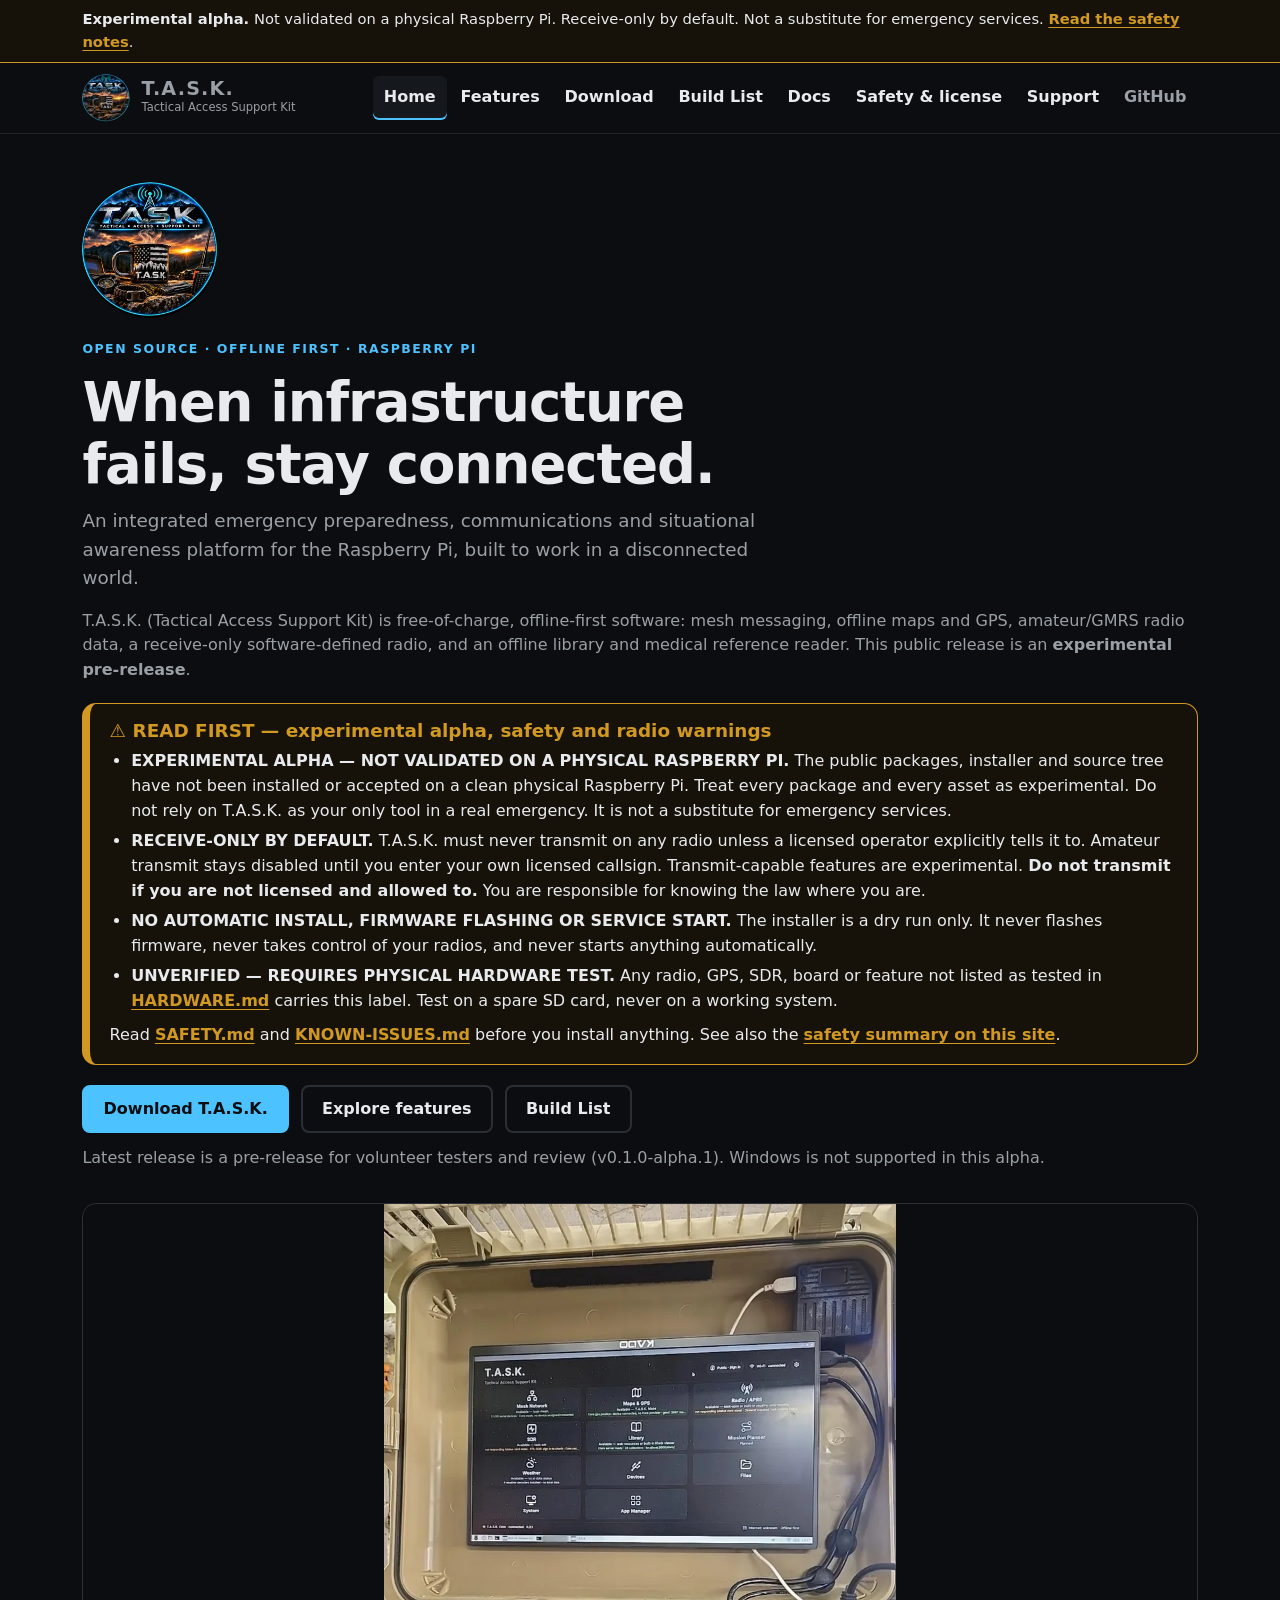
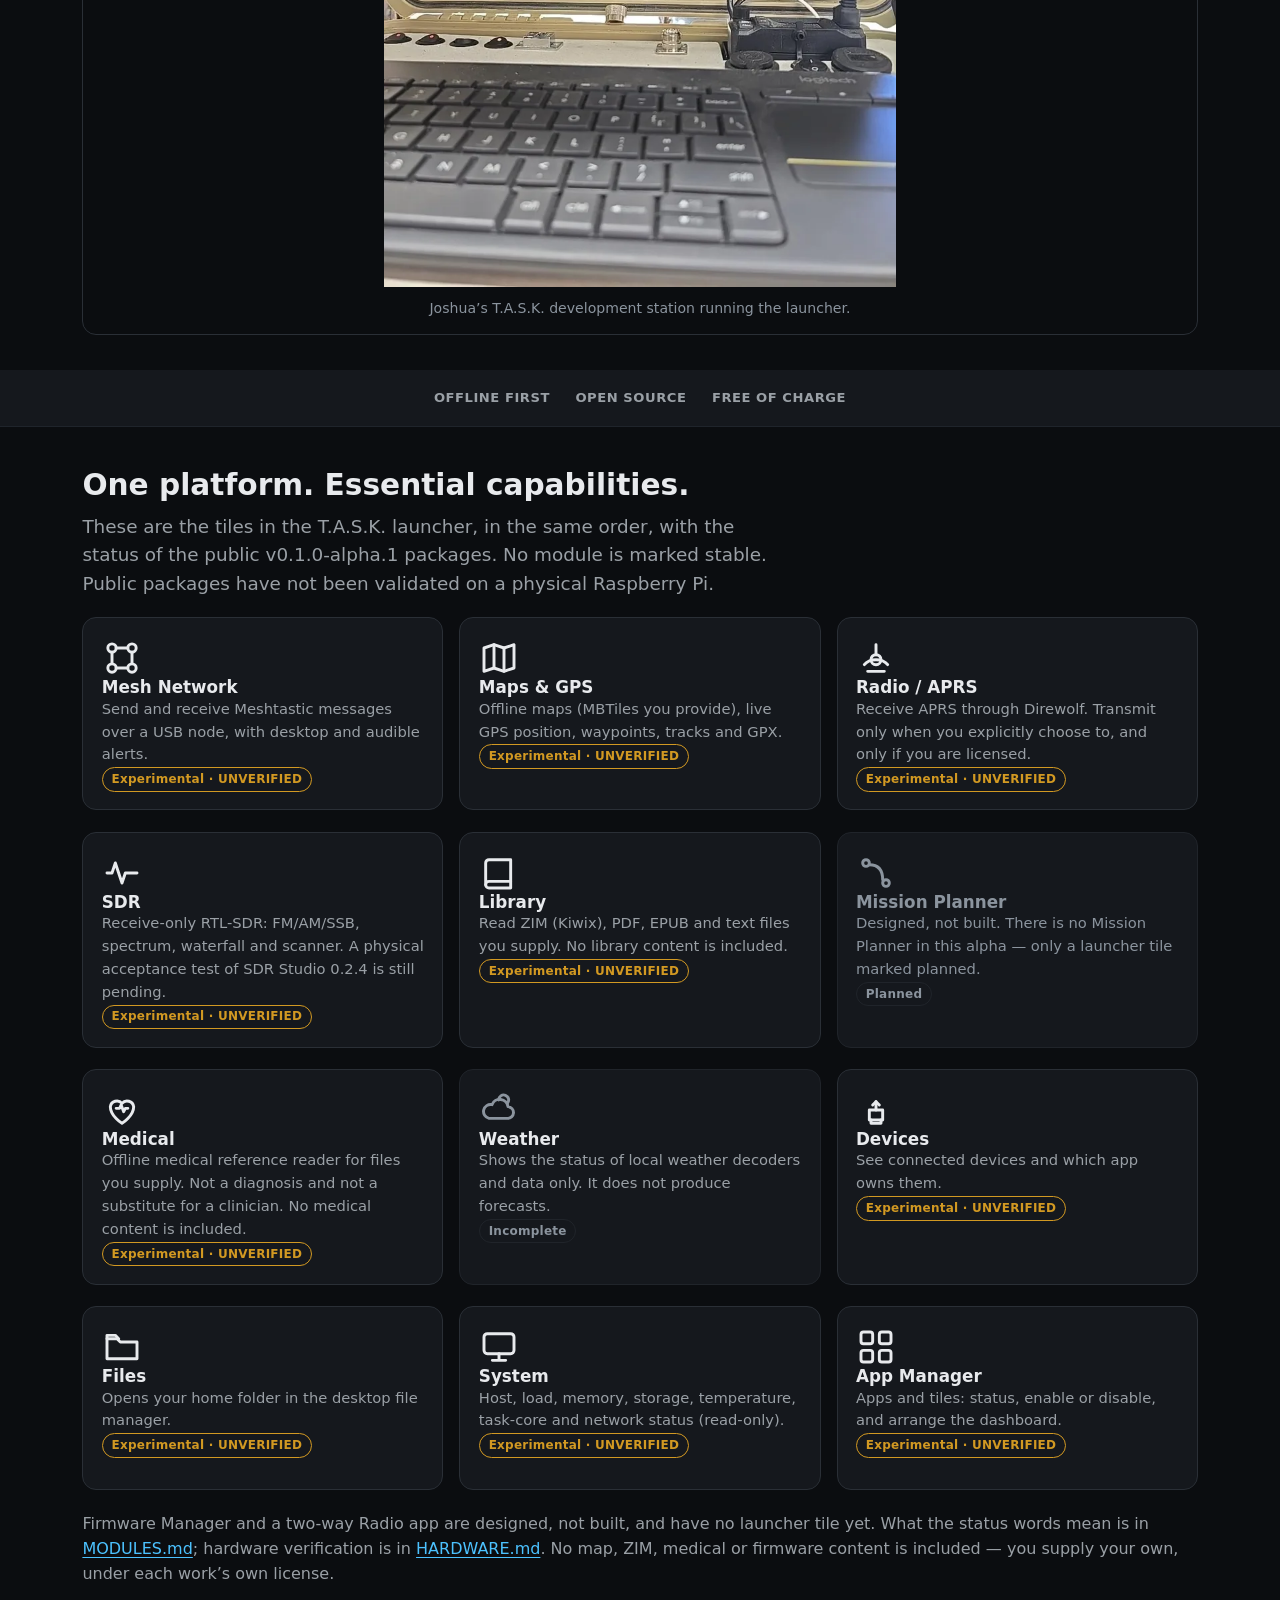
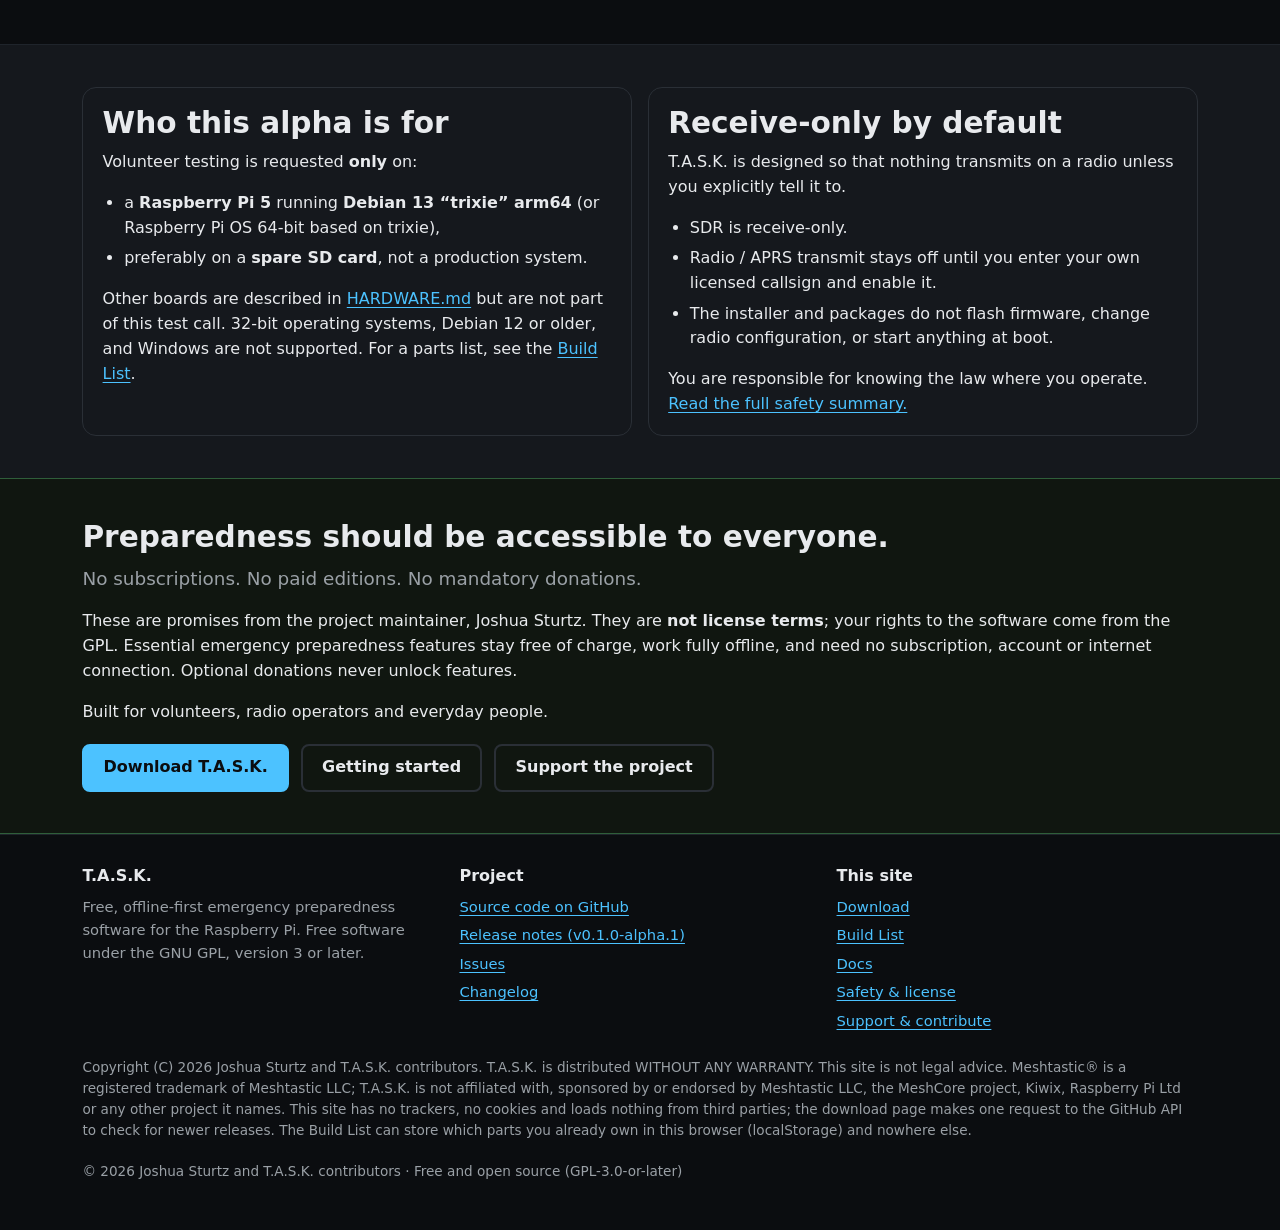
==== commit 37a74901: "Add the official T.A.S.K. logo and a photo of the development station. Replace the placeholder heade" ====
--- a/index.html
+++ b/index.html
@@ -3,26 +3,51 @@
 <head>
 <meta charset="utf-8">
 <meta name="viewport" content="width=device-width, initial-scale=1">
-<title>T.A.S.K. — free, offline-first preparedness software for Raspberry Pi</title>
+<title>T.A.S.K. — when infrastructure fails, stay connected</title>
 <meta name="description" content="Download T.A.S.K. (Tactical Access Support Kit), free GPL software for the Raspberry Pi. Experimental alpha, receive-only by default, not validated on a physical Pi.">
-<meta name="color-scheme" content="light dark">
+<meta name="color-scheme" content="dark">
 <meta name="referrer" content="strict-origin-when-cross-origin">
-<link rel="icon" href="assets/img/favicon.svg" type="image/svg+xml">
+<meta name="theme-color" content="#0B0D10">
+<link rel="canonical" href="https://task-preparedness.github.io/">
+<meta property="og:type" content="website">
+<meta property="og:site_name" content="T.A.S.K.">
+<meta property="og:title" content="T.A.S.K. — when infrastructure fails, stay connected">
+<meta property="og:description" content="Download T.A.S.K. (Tactical Access Support Kit), free GPL software for the Raspberry Pi. Experimental alpha, receive-only by default, not validated on a physical Pi.">
+<meta property="og:url" content="https://task-preparedness.github.io/">
+<meta property="og:image" content="https://task-preparedness.github.io/assets/img/og-image.jpg">
+<meta property="og:image:type" content="image/jpeg">
+<meta property="og:image:width" content="1200">
+<meta property="og:image:height" content="630">
+<meta property="og:image:alt" content="Official T.A.S.K. logo: a circular badge with a radio tower, the name T.A.S.K., and field gear.">
+<meta name="twitter:card" content="summary_large_image">
+<meta name="twitter:title" content="T.A.S.K. — when infrastructure fails, stay connected">
+<meta name="twitter:description" content="Download T.A.S.K. (Tactical Access Support Kit), free GPL software for the Raspberry Pi. Experimental alpha, receive-only by default, not validated on a physical Pi.">
+<meta name="twitter:image" content="https://task-preparedness.github.io/assets/img/og-image.jpg">
+<meta name="twitter:image:alt" content="Official T.A.S.K. logo: a circular badge with a radio tower, the name T.A.S.K., and field gear.">
+<link rel="icon" href="assets/img/favicon-32.png" type="image/png" sizes="32x32">
+<link rel="icon" href="assets/img/favicon-16.png" type="image/png" sizes="16x16">
+<link rel="shortcut icon" href="assets/img/favicon.ico">
+<link rel="apple-touch-icon" href="assets/img/apple-touch-icon.png" sizes="180x180">
 <link rel="stylesheet" href="assets/css/style.css">
 </head>
 <body>
 <a class="skip" href="#main">Skip to content</a>
 <div class="strip" role="note"><div class="wrap"><strong>Experimental alpha.</strong> Not validated on a physical Raspberry Pi. Receive-only by default. Not a substitute for emergency services. <a href="about.html#safety">Read the safety notes</a>.</div></div>
 <header class="site-header"><div class="wrap">
-<a class="brand" href="index.html" aria-label="T.A.S.K. home"><strong>T.A.S.K.</strong><span>Tactical Access Support Kit</span></a>
-<nav aria-label="Main"><ul class="nav"><li><a href="index.html" aria-current="page">Home</a></li><li><a href="download.html">Download</a></li><li><a href="docs.html">Docs</a></li><li><a href="about.html">Safety &amp; license</a></li><li><a href="support.html">Support &amp; contribute</a></li></ul></nav>
+<a class="brand" href="index.html" aria-label="T.A.S.K., Tactical Access Support Kit, home"><picture><source type="image/webp" srcset="assets/img/logo-64.webp 64w, assets/img/logo-128.webp 128w" sizes="48px"><img class="brand-logo" src="assets/img/logo-64.png" srcset="assets/img/logo-64.png 64w, assets/img/logo-128.png 128w" sizes="48px" width="48" height="48" alt=""></picture><span><strong>T.A.S.K.</strong><span>Tactical Access Support Kit</span></span></a>
+<nav class="nav-wide" aria-label="Primary"><ul class="nav"><li><a href="index.html" aria-current="page">Home</a></li><li><a href="index.html#capabilities">Features</a></li><li><a href="download.html">Download</a></li><li><a href="build.html">Build List</a></li><li><a href="docs.html">Docs</a></li><li><a href="about.html">Safety &amp; license</a></li><li><a href="support.html">Support</a></li><li><a class="ext" href="https://github.com/TASK-Preparedness/TASK">GitHub</a></li></ul></nav>
+<details class="nav-menu">
+<summary><span class="hamburger" aria-hidden="true"><i></i><i></i><i></i></span> Menu</summary>
+<nav aria-label="Mobile"><ul class="nav"><li><a href="index.html" aria-current="page">Home</a></li><li><a href="index.html#capabilities">Features</a></li><li><a href="download.html">Download</a></li><li><a href="build.html">Build List</a></li><li><a href="docs.html">Docs</a></li><li><a href="about.html">Safety &amp; license</a></li><li><a href="support.html">Support</a></li><li><a class="ext" href="https://github.com/TASK-Preparedness/TASK">GitHub</a></li></ul></nav>
+</details>
 </div></header>
 <main id="main">
 <section class="hero"><div class="wrap">
-<span class="tag">Open-source &middot; GPL-3.0-or-later &middot; Raspberry Pi</span>
-<h1>T.A.S.K.</h1>
-<p class="lead"><strong>Tactical Access Support Kit</strong> &mdash; free-of-charge, offline-first emergency preparedness software for the Raspberry Pi.</p>
-<p>T.A.S.K. turns a Raspberry Pi into a field station for emergencies and preparedness: off-grid mesh messaging, offline maps and GPS, amateur/GMRS radio data, a receive-only software-defined radio, and an offline library and medical reference reader &mdash; all usable with no internet connection.</p>
+<picture class="hero-mark"><source type="image/webp" srcset="assets/img/logo-128.webp 128w, assets/img/logo-256.webp 256w, assets/img/logo-512.webp 512w" sizes="8.5rem"><img src="assets/img/logo-256.png" srcset="assets/img/logo-128.png 128w, assets/img/logo-256.png 256w" sizes="8.5rem" width="256" height="256" alt="Official T.A.S.K. logo."></picture>
+<span class="tag">Open source &middot; Offline first &middot; Raspberry Pi</span>
+<h1>When infrastructure fails, stay connected.</h1>
+<p class="lead">An integrated emergency preparedness, communications and situational awareness platform for the Raspberry Pi, built to work in a disconnected world.</p>
+<p class="muted">T.A.S.K. (Tactical Access Support Kit) is free-of-charge, offline-first software: mesh messaging, offline maps and GPS, amateur/GMRS radio data, a receive-only software-defined radio, and an offline library and medical reference reader. This public release is an <strong>experimental pre-release</strong>.</p>
 <section class="readfirst" aria-labelledby="readfirst-h" id="read-first">
 <h2 id="readfirst-h">&#9888;&#65039; READ FIRST &mdash; experimental alpha, safety and radio warnings</h2>
 <ul>
@@ -34,21 +59,32 @@
 <p>Read <a href="https://github.com/TASK-Preparedness/TASK/blob/main/SAFETY.md">SAFETY.md</a> and <a href="https://github.com/TASK-Preparedness/TASK/blob/main/KNOWN-ISSUES.md">KNOWN-ISSUES.md</a> before you install anything. See also the <a href="about.html#safety">safety summary on this site</a>.</p>
 </section>
 <div class="btn-row">
-<a class="btn" href="download.html" id="cta-download">Download <span data-rel="tag">v0.1.0-alpha.1</span> (experimental)</a>
-<a class="btn secondary" href="about.html#safety">Safety notes</a>
-<a class="btn secondary" href="https://github.com/TASK-Preparedness/TASK">View source on GitHub</a>
+<a class="btn" href="download.html">Download T.A.S.K.</a>
+<a class="btn secondary" href="#capabilities">Explore features</a>
+<a class="btn secondary" href="build.html">Build List</a>
 </div>
-<p class="muted" style="margin-top:.8rem">Latest release is a <span data-rel="kind">pre-release</span> for volunteer testers and review. Windows is not supported in this alpha.</p>
+<p class="muted" style="margin-top:.8rem">Latest release is a <span data-rel="kind">pre-release</span> for volunteer testers and review (<span data-rel="tag">v0.1.0-alpha.1</span>). Windows is not supported in this alpha.</p>
+<figure class="hero-figure photo-slot photo-slot--portrait">
+<picture><source type="image/webp" srcset="assets/img/station-480.webp 480w, assets/img/station-768.webp 768w, assets/img/station-1152.webp 1152w" sizes="(min-width: 40rem) 32rem, calc(100vw - 2.3rem)"><img src="assets/img/station-768.jpg" srcset="assets/img/station-480.jpg 480w, assets/img/station-768.jpg 768w, assets/img/station-1152.jpg 1152w" sizes="(min-width: 40rem) 32rem, calc(100vw - 2.3rem)" width="1152" height="1536" alt="Joshua&#x27;s T.A.S.K. development station: a tan hard case with a display running the T.A.S.K. launcher, a Logitech keyboard, and a panel of switches and antenna connectors." decoding="async"></picture>
+<figcaption>Joshua&rsquo;s T.A.S.K. development station running the launcher.</figcaption>
+</figure>
 </div></section>
 
-<section class="section" id="what"><div class="wrap">
-<h2>What is in this alpha</h2>
-<p class="lead">The modules below run daily on the developer&rsquo;s Raspberry Pi 5, and automated tests plus an emulated Debian 13 arm64 chroot have been run on a separate x86_64 build machine. The public packages, installer and source tree have <strong>not</strong> been installed or accepted on a clean physical Raspberry Pi.</p>
-<div class="table-wrap"><table>
-<caption>Module status (from the project&rsquo;s README)</caption>
-<thead><tr><th scope="col">Module</th><th scope="col">What you can do</th><th scope="col">Status</th></tr></thead>
-<tbody><tr><th scope="row">Launcher</th><td>One dashboard for every T.A.S.K. tool, plus Files, System and App Manager</td><td><span class="badge warn">tested on the development Pi; public package experimental</span></td></tr><tr><th scope="row">Mesh Network</th><td>Send and receive Meshtastic messages over a USB node, with desktop and audible alerts</td><td><span class="badge warn">tested on the development Pi; public package experimental</span></td></tr><tr><th scope="row">T.A.S.K. Core</th><td>Device enumeration, ownership, accounts and sessions</td><td><span class="badge warn">tested on the development Pi; public package experimental</span></td></tr><tr><th scope="row">Maps &amp; GPS</th><td>Offline maps (MBTiles you provide), live GPS position, waypoints, tracks, GPX</td><td><span class="badge warn">experimental</span></td></tr><tr><th scope="row">Radio / APRS</th><td>Receive APRS through Direwolf; transmit only when you explicitly choose to</td><td><span class="badge warn">experimental</span></td></tr><tr><th scope="row">SDR Studio</th><td>Receive-only RTL-SDR radio: FM/AM/SSB, spectrum, waterfall, scanner</td><td><span class="badge warn">experimental</span></td></tr><tr><th scope="row">Offline Library &amp; Medical Reader</th><td>Read ZIM (Kiwix), PDF, EPUB and text files offline</td><td><span class="badge warn">experimental</span></td></tr><tr><th scope="row">Devices</th><td>See connected devices and which app owns them</td><td><span class="badge warn">experimental</span></td></tr><tr><th scope="row">Weather</th><td>Shows the status of local weather decoders/data only (no forecasts)</td><td><span class="badge warn">incomplete</span></td></tr><tr><th scope="row">Mission Planner, Firmware Manager, two-way Radio</th><td>Designed, not built</td><td><span class="badge ">planned</span></td></tr><tr><th scope="row">Windows version</th><td>Not built or tested</td><td><span class="badge ">unavailable</span></td></tr></tbody></table></div>
-<p style="margin-top:1rem">What those status words mean, and the full per-module detail, is in <a href="https://github.com/TASK-Preparedness/TASK/blob/main/MODULES.md">MODULES.md</a>. No map, ZIM, medical or firmware content is included &mdash; you supply your own, under each work&rsquo;s own license.</p>
+<section class="section motto-wrap" aria-label="Project promises"><div class="wrap">
+<ul class="motto">
+<li>Offline first</li>
+<li>Open source</li>
+<li>Free of charge</li>
+</ul>
+</div></section>
+
+<section class="section" id="capabilities"><div class="wrap">
+<h2>One platform. Essential capabilities.</h2>
+<p class="lead">These are the tiles in the T.A.S.K. launcher, in the same order, with the status of the public v0.1.0-alpha.1 packages. No module is marked stable. Public packages have not been validated on a physical Raspberry Pi.</p>
+<ul class="tiles">
+<li class="tile "><article><span class="tile-icon" aria-hidden="true"><svg width="40" height="40" viewBox="0 0 24 24" fill="none" stroke="currentColor" stroke-width="1.75" stroke-linecap="round" stroke-linejoin="round"><circle cx="6" cy="6" r="2.5"/><circle cx="18" cy="6" r="2.5"/><circle cx="6" cy="18" r="2.5"/><circle cx="18" cy="18" r="2.5"/><path d="M8.5 6h7M6 8.5v7M18 8.5v7M8.5 18h7"/></svg></span><h3>Mesh Network</h3><p>Send and receive Meshtastic messages over a USB node, with desktop and audible alerts.</p><span class="badge warn">Experimental · UNVERIFIED</span></article></li><li class="tile "><article><span class="tile-icon" aria-hidden="true"><svg width="40" height="40" viewBox="0 0 24 24" fill="none" stroke="currentColor" stroke-width="1.75" stroke-linecap="round" stroke-linejoin="round"><path d="M3 6l6-2 6 2 6-2v14l-6 2-6-2-6 2V6z"/><path d="M9 4v14M15 6v14"/></svg></span><h3>Maps &amp; GPS</h3><p>Offline maps (MBTiles you provide), live GPS position, waypoints, tracks and GPX.</p><span class="badge warn">Experimental · UNVERIFIED</span></article></li><li class="tile "><article><span class="tile-icon" aria-hidden="true"><svg width="40" height="40" viewBox="0 0 24 24" fill="none" stroke="currentColor" stroke-width="1.75" stroke-linecap="round" stroke-linejoin="round"><path d="M12 4v6"/><circle cx="12" cy="13" r="3"/><path d="M7 20h10M5 16c1.5-2 3.5-3 7-3s5.5 1 7 3"/></svg></span><h3>Radio / APRS</h3><p>Receive APRS through Direwolf. Transmit only when you explicitly choose to, and only if you are licensed.</p><span class="badge warn">Experimental · UNVERIFIED</span></article></li><li class="tile "><article><span class="tile-icon" aria-hidden="true"><svg width="40" height="40" viewBox="0 0 24 24" fill="none" stroke="currentColor" stroke-width="1.75" stroke-linecap="round" stroke-linejoin="round"><path d="M3 12h3l2-6 4 12 2-6h7"/></svg></span><h3>SDR</h3><p>Receive-only RTL-SDR: FM/AM/SSB, spectrum, waterfall and scanner. A physical acceptance test of SDR Studio 0.2.4 is still pending.</p><span class="badge warn">Experimental · UNVERIFIED</span></article></li><li class="tile "><article><span class="tile-icon" aria-hidden="true"><svg width="40" height="40" viewBox="0 0 24 24" fill="none" stroke="currentColor" stroke-width="1.75" stroke-linecap="round" stroke-linejoin="round"><path d="M4 19a2 2 0 0 1 2-2h13V4H6a2 2 0 0 0-2 2z"/><path d="M4 19a2 2 0 0 0 2 2h13V17"/></svg></span><h3>Library</h3><p>Read ZIM (Kiwix), PDF, EPUB and text files you supply. No library content is included.</p><span class="badge warn">Experimental · UNVERIFIED</span></article></li><li class="tile planned"><article><span class="tile-icon" aria-hidden="true"><svg width="40" height="40" viewBox="0 0 24 24" fill="none" stroke="currentColor" stroke-width="1.75" stroke-linecap="round" stroke-linejoin="round"><circle cx="6" cy="6" r="2"/><circle cx="18" cy="18" r="2"/><path d="M8 7c6 0 8 4 8 9"/></svg></span><h3>Mission Planner</h3><p>Designed, not built. There is no Mission Planner in this alpha — only a launcher tile marked planned.</p><span class="badge planned">Planned</span></article></li><li class="tile "><article><span class="tile-icon" aria-hidden="true"><svg width="40" height="40" viewBox="0 0 24 24" fill="none" stroke="currentColor" stroke-width="1.75" stroke-linecap="round" stroke-linejoin="round"><path d="M12 20s-7-4.4-7-10a4 4 0 0 1 7-2 4 4 0 0 1 7 2c0 5.6-7 10-7 10z"/><path d="M8.5 11h2l1-2 1.5 4 1-2h1.5"/></svg></span><h3>Medical</h3><p>Offline medical reference reader for files you supply. Not a diagnosis and not a substitute for a clinician. No medical content is included.</p><span class="badge warn">Experimental · UNVERIFIED</span></article></li><li class="tile incomplete"><article><span class="tile-icon" aria-hidden="true"><svg width="40" height="40" viewBox="0 0 24 24" fill="none" stroke="currentColor" stroke-width="1.75" stroke-linecap="round" stroke-linejoin="round"><path d="M6 17h11a3.5 3.5 0 0 0 .4-7 5 5 0 0 0-9.6-1.2A3.5 3.5 0 0 0 6 17z"/><path d="M17 8.5V8a3 3 0 1 0-5.2-2"/></svg></span><h3>Weather</h3><p>Shows the status of local weather decoders and data only. It does not produce forecasts.</p><span class="badge planned">Incomplete</span></article></li><li class="tile "><article><span class="tile-icon" aria-hidden="true"><svg width="40" height="40" viewBox="0 0 24 24" fill="none" stroke="currentColor" stroke-width="1.75" stroke-linecap="round" stroke-linejoin="round"><path d="M8 18h8v-6H8z"/><path d="M12 12V7"/><path d="M10 9l2-2 2 2"/><path d="M9 18v2h6v-2"/></svg></span><h3>Devices</h3><p>See connected devices and which app owns them.</p><span class="badge warn">Experimental · UNVERIFIED</span></article></li><li class="tile "><article><span class="tile-icon" aria-hidden="true"><svg width="40" height="40" viewBox="0 0 24 24" fill="none" stroke="currentColor" stroke-width="1.75" stroke-linecap="round" stroke-linejoin="round"><path d="M3 7h6l2 2h10v10H3z"/><path d="M3 7V5h5l2 2"/></svg></span><h3>Files</h3><p>Opens your home folder in the desktop file manager.</p><span class="badge warn">Experimental · UNVERIFIED</span></article></li><li class="tile "><article><span class="tile-icon" aria-hidden="true"><svg width="40" height="40" viewBox="0 0 24 24" fill="none" stroke="currentColor" stroke-width="1.75" stroke-linecap="round" stroke-linejoin="round"><rect x="3" y="4" width="18" height="12" rx="2"/><path d="M8 20h8M12 16v4"/></svg></span><h3>System</h3><p>Host, load, memory, storage, temperature, task-core and network status (read-only).</p><span class="badge warn">Experimental · UNVERIFIED</span></article></li><li class="tile "><article><span class="tile-icon" aria-hidden="true"><svg width="40" height="40" viewBox="0 0 24 24" fill="none" stroke="currentColor" stroke-width="1.75" stroke-linecap="round" stroke-linejoin="round"><rect x="3" y="3" width="7" height="7" rx="1.5"/><rect x="14" y="3" width="7" height="7" rx="1.5"/><rect x="3" y="14" width="7" height="7" rx="1.5"/><rect x="14" y="14" width="7" height="7" rx="1.5"/></svg></span><h3>App Manager</h3><p>Apps and tiles: status, enable or disable, and arrange the dashboard.</p><span class="badge warn">Experimental · UNVERIFIED</span></article></li>
+</ul>
+<p class="muted" style="margin-top:1rem">Firmware Manager and a two-way Radio app are designed, not built, and have no launcher tile yet. What the status words mean is in <a href="https://github.com/TASK-Preparedness/TASK/blob/main/MODULES.md">MODULES.md</a>; hardware verification is in <a href="https://github.com/TASK-Preparedness/TASK/blob/main/HARDWARE.md">HARDWARE.md</a>. No map, ZIM, medical or firmware content is included — you supply your own, under each work&rsquo;s own license.</p>
 </div></section>
 
 <section class="section alt" id="who"><div class="wrap">
@@ -56,22 +92,19 @@
 <div class="card"><h2>Who this alpha is for</h2>
 <p>Volunteer testing is requested <strong>only</strong> on:</p>
 <ul><li>a <strong>Raspberry Pi 5</strong> running <strong>Debian 13 &ldquo;trixie&rdquo; arm64</strong> (or Raspberry Pi OS 64-bit based on trixie),</li><li>preferably on a <strong>spare SD card</strong>, not a production system.</li></ul>
-<p>Other boards are described in <a href="https://github.com/TASK-Preparedness/TASK/blob/main/HARDWARE.md">HARDWARE.md</a> but are not part of this test call. 32-bit operating systems, Debian 12 or older, and Windows are not supported.</p></div>
+<p>Other boards are described in <a href="https://github.com/TASK-Preparedness/TASK/blob/main/HARDWARE.md">HARDWARE.md</a> but are not part of this test call. 32-bit operating systems, Debian 12 or older, and Windows are not supported. For a parts list, see the <a href="build.html">Build List</a>.</p></div>
 <div class="card"><h2>Receive-only by default</h2>
 <p>T.A.S.K. is designed so that nothing transmits on a radio unless you explicitly tell it to.</p>
-<ul><li>SDR Studio is receive-only.</li><li>Radio / APRS transmit stays off until you enter your own licensed callsign and enable it.</li><li>The installer and packages do not flash firmware, change radio configuration, or start anything at boot.</li></ul>
+<ul><li>SDR is receive-only.</li><li>Radio / APRS transmit stays off until you enter your own licensed callsign and enable it.</li><li>The installer and packages do not flash firmware, change radio configuration, or start anything at boot.</li></ul>
 <p>You are responsible for knowing the law where you operate. <a href="about.html#safety">Read the full safety summary.</a></p></div>
 </div></div></section>
 
-<section class="section" id="free"><div class="wrap">
-<h2>Free software, and staying free</h2>
-<p>These are promises from the project maintainer, Joshua Sturtz. They are <strong>not license terms</strong>; your rights to the software come from the GPL.</p>
-<div class="grid cols-3">
-<div class="card"><h3>Free for essential preparedness</h3><p>Essential emergency preparedness features stay free of charge, work fully offline, and need no subscription, account or internet connection.</p></div>
-<div class="card"><h3>No paywalled features</h3><p>There is no paid edition of the essential features, and none is planned. Optional donations never unlock features.</p></div>
-<div class="card"><h3>Source for everything</h3><p>The complete corresponding source is in the public repository, and attached to every release next to the binaries.</p></div>
-</div>
-<div class="btn-row"><a class="btn" href="download.html">Go to downloads</a><a class="btn secondary" href="docs.html">Getting started</a><a class="btn secondary" href="support.html">Support the project</a></div>
+<section class="section band" id="free"><div class="wrap">
+<h2>Preparedness should be accessible to everyone.</h2>
+<p class="lead">No subscriptions. No paid editions. No mandatory donations.</p>
+<p>These are promises from the project maintainer, Joshua Sturtz. They are <strong>not license terms</strong>; your rights to the software come from the GPL. Essential emergency preparedness features stay free of charge, work fully offline, and need no subscription, account or internet connection. Optional donations never unlock features.</p>
+<p>Built for volunteers, radio operators and everyday people.</p>
+<div class="btn-row"><a class="btn" href="download.html">Download T.A.S.K.</a><a class="btn secondary" href="docs.html">Getting started</a><a class="btn secondary" href="support.html">Support the project</a></div>
 </div></section>
 </main>
 <footer class="site-footer"><div class="wrap">
@@ -84,11 +117,13 @@
 <li><a href="https://github.com/TASK-Preparedness/TASK/blob/main/CHANGELOG.md">Changelog</a></li></ul></div>
 <div><h2>This site</h2><ul>
 <li><a href="download.html">Download</a></li>
+<li><a href="build.html">Build List</a></li>
 <li><a href="docs.html">Docs</a></li>
 <li><a href="about.html">Safety &amp; license</a></li>
 <li><a href="support.html">Support &amp; contribute</a></li></ul></div>
 </div>
-<p class="fine">Copyright (C) 2026 Joshua Sturtz and T.A.S.K. contributors. T.A.S.K. is distributed WITHOUT ANY WARRANTY. This site is not legal advice. Meshtastic&reg; is a registered trademark of Meshtastic LLC; T.A.S.K. is not affiliated with, sponsored by or endorsed by Meshtastic LLC, the MeshCore project, Kiwix, Raspberry Pi Ltd or any other project it names. This site has no trackers, no cookies and loads nothing from third parties; the download page makes one request to the GitHub API to check for newer releases.</p>
+<p class="fine">Copyright (C) 2026 Joshua Sturtz and T.A.S.K. contributors. T.A.S.K. is distributed WITHOUT ANY WARRANTY. This site is not legal advice. Meshtastic&reg; is a registered trademark of Meshtastic LLC; T.A.S.K. is not affiliated with, sponsored by or endorsed by Meshtastic LLC, the MeshCore project, Kiwix, Raspberry Pi Ltd or any other project it names. This site has no trackers, no cookies and loads nothing from third parties; the download page makes one request to the GitHub API to check for newer releases. The Build List can store which parts you already own in this browser (localStorage) and nowhere else.</p>
+<p class="fine">&copy; 2026 Joshua Sturtz and T.A.S.K. contributors &middot; Free and open source (GPL-3.0-or-later)</p>
 </div></footer>
 <script src="assets/js/main.js" defer></script>
 <script src="assets/js/release.js" defer></script>
--- a/assets/css/style.css
+++ b/assets/css/style.css
@@ -1,171 +1,252 @@
-/* T.A.S.K. website — plain CSS, system fonts, no external resources. */
+/* T.A.S.K. website — official launcher palette (launcher/task_launcher/theme.py).
+   No external fonts, no CDNs, no trackers. Contrast ratios checked against WCAG AA. */
 :root {
-  --bg: #f5f3ec;
-  --surface: #ffffff;
-  --surface-2: #ece9de;
-  --ink: #1c231e;
-  --muted: #4a544d;
-  --line: #cfcabb;
-  --accent: #2c5a38;
-  --accent-ink: #ffffff;
-  --accent-soft: #dfeadf;
-  --link: #1c4f8c;
-  --warn-bg: #fff2d1;
-  --warn-line: #b25e00;
-  --warn-ink: #3d2400;
-  --code-bg: #1d2520;
-  --code-ink: #e9efe6;
-  --focus: #0b57d0;
-  --radius: 10px;
-  --maxw: 68rem;
-  --font: system-ui, -apple-system, "Segoe UI", Roboto, "Helvetica Neue", Arial, sans-serif;
+  --bg: #0B0D10;
+  --surface: #15181D;
+  --surface-hover: #1B1F25;
+  --border: #2A2F36;
+  --border-muted: #20242A;
+  --divider: #1F242B;
+  --ink: #E8EAED;
+  --text2: #9AA0A6;
+  --muted: #8B949E;
+  --muted-icon: #6E7681;
+  --accent: #4CC2FF;
+  --accent-ink: #0B0D10;
+  --ok: #3FB950;
+  --warn: #D29922;
+  --err: #F85149;
+  --running-border: #2F5E3A;
+  --error-border: #6B2A2A;
+  --warn-bg: #16120A;
+  --band: #101610;
+  --focus: #4CC2FF;
+  --radius: 14px;
+  --radius-sm: 8px;
+  --maxw: 72rem;
+  --font: Inter, "Inter Variable", "Noto Sans", "DejaVu Sans", system-ui, -apple-system, "Segoe UI", sans-serif;
   --mono: ui-monospace, SFMono-Regular, Menlo, Consolas, "Liberation Mono", monospace;
-}
-@media (prefers-color-scheme: dark) {
-  :root {
-    --bg: #111612;
-    --surface: #1a211c;
-    --surface-2: #232c25;
-    --ink: #e9eee7;
-    --muted: #aeb9b0;
-    --line: #38443b;
-    --accent: #8fcf9f;
-    --accent-ink: #0d1a10;
-    --accent-soft: #223127;
-    --link: #8ab8f5;
-    --warn-bg: #2d2210;
-    --warn-line: #f0a73a;
-    --warn-ink: #ffe3ad;
-    --code-bg: #0b0f0c;
-    --code-ink: #e9efe6;
-    --focus: #8ab8f5;
-  }
+  color-scheme: dark;
 }
 *, *::before, *::after { box-sizing: border-box; }
-html { -webkit-text-size-adjust: 100%; scroll-behavior: smooth; }
-@media (prefers-reduced-motion: reduce) { html { scroll-behavior: auto; } * { transition: none !important; animation: none !important; } }
-body { margin: 0; background: var(--bg); color: var(--ink); font: 1rem/1.6 var(--font); }
-img, svg { max-width: 100%; }
-a { color: var(--link); text-underline-offset: 0.15em; }
+html { -webkit-text-size-adjust: 100%; scroll-behavior: smooth; background: var(--bg); }
+@media (prefers-reduced-motion: reduce) {
+  html { scroll-behavior: auto; }
+  *, *::before, *::after { transition: none !important; animation: none !important; }
+}
+body { margin: 0; background: var(--bg); color: var(--ink); font: 1rem/1.55 var(--font); }
+img, svg { max-width: 100%; height: auto; display: block; }
+a { color: var(--accent); text-underline-offset: 0.18em; }
 a:hover { text-decoration-thickness: 2px; }
-:focus-visible { outline: 3px solid var(--focus); outline-offset: 2px; border-radius: 3px; }
-h1, h2, h3 { line-height: 1.2; margin: 0 0 0.6rem; }
-h1 { font-size: clamp(2rem, 5vw, 3.1rem); letter-spacing: -0.01em; }
-h2 { font-size: clamp(1.4rem, 3vw, 1.85rem); margin-top: 0; }
-h3 { font-size: 1.15rem; }
+:focus-visible { outline: 3px solid var(--focus); outline-offset: 3px; border-radius: 3px; }
+h1, h2, h3 { line-height: 1.15; margin: 0 0 0.65rem; font-weight: 650; }
+h1 { font-size: clamp(2.1rem, 6vw, 3.4rem); letter-spacing: -0.02em; }
+h2 { font-size: clamp(1.35rem, 3vw, 1.85rem); }
+h3 { font-size: 1.12rem; }
 p { margin: 0 0 1rem; }
-ul, ol { margin: 0 0 1rem; padding-left: 1.4rem; }
+ul, ol { margin: 0 0 1rem; padding-left: 1.35rem; }
 li { margin-bottom: 0.35rem; }
 code, kbd, pre { font-family: var(--mono); font-size: 0.9em; }
-:not(pre) > code { background: var(--surface-2); padding: 0.1em 0.35em; border-radius: 4px; overflow-wrap: anywhere; }
-.wrap { max-width: var(--maxw); margin: 0 auto; padding: 0 1.1rem; }
-.skip { position: absolute; left: -999px; top: 0; background: var(--accent); color: var(--accent-ink); padding: 0.6rem 1rem; z-index: 100; }
+:not(pre) > code { background: var(--surface-hover); padding: 0.1em 0.35em; border-radius: 4px; overflow-wrap: anywhere; color: var(--ink); }
+.wrap { max-width: var(--maxw); margin: 0 auto; padding: 0 1.15rem; }
+.skip { position: absolute; left: -999px; top: 0; background: var(--accent); color: var(--accent-ink); padding: 0.6rem 1rem; z-index: 200; font-weight: 700; }
 .skip:focus { left: 0; }
 
-/* Site-wide alert strip */
-.strip { background: var(--warn-bg); color: var(--warn-ink); border-bottom: 2px solid var(--warn-line); font-size: 0.92rem; }
-.strip .wrap { padding-top: 0.45rem; padding-bottom: 0.45rem; }
-.strip a { color: inherit; font-weight: 600; }
+/* Top warning strip */
+.strip { background: var(--warn-bg); color: var(--ink); border-bottom: 1px solid var(--warn); font-size: 0.92rem; }
+.strip .wrap { padding-top: 0.5rem; padding-bottom: 0.5rem; }
+.strip a { color: var(--warn); font-weight: 700; }
 
 /* Header / nav */
-.site-header { background: var(--surface); border-bottom: 1px solid var(--line); }
-.site-header .wrap { display: flex; flex-wrap: wrap; align-items: center; justify-content: space-between; gap: 0.5rem 1.5rem; padding-top: 0.7rem; padding-bottom: 0.7rem; }
-.brand { text-decoration: none; color: var(--ink); display: flex; flex-direction: column; line-height: 1.15; }
-.brand strong { font-size: 1.5rem; letter-spacing: 0.04em; font-weight: 800; }
-.brand span { font-size: 0.78rem; color: var(--muted); }
-.nav { display: flex; flex-wrap: wrap; gap: 0.25rem; list-style: none; margin: 0; padding: 0; }
+.site-header { background: var(--bg); border-bottom: 1px solid var(--divider); position: sticky; top: 0; z-index: 50; }
+.site-header .wrap { display: flex; align-items: center; justify-content: space-between; gap: 0.75rem; padding-top: 0.7rem; padding-bottom: 0.7rem; }
+.brand { text-decoration: none; color: var(--ink); display: flex; align-items: center; gap: 0.7rem; min-height: 44px; }
+.brand picture, .brand img, .brand svg { width: 48px; height: 48px; flex-shrink: 0; display: block; }
+.brand img { border-radius: 50%; }
+.brand strong { display: block; font-size: 1.2rem; letter-spacing: 0.06em; font-weight: 800; line-height: 1.1; }
+.brand span { display: block; font-size: 0.72rem; color: var(--text2); }
+.nav-menu { margin: 0; }
+.nav-menu > summary { list-style: none; cursor: pointer; display: inline-flex; align-items: center; gap: 0.45rem; min-height: 44px; min-width: 44px; padding: 0.4rem 0.75rem; border: 1px solid var(--border); border-radius: var(--radius-sm); background: var(--surface); color: var(--ink); font: inherit; font-weight: 650; }
+.nav-menu > summary::-webkit-details-marker { display: none; }
+.nav { display: flex; flex-wrap: wrap; gap: 0.15rem; list-style: none; margin: 0; padding: 0; }
 .nav li { margin: 0; }
-.nav a { display: block; padding: 0.5rem 0.75rem; border-radius: 6px; color: var(--ink); text-decoration: none; font-weight: 600; min-height: 44px; line-height: 1.9; }
-.nav a:hover { background: var(--surface-2); }
-.nav a[aria-current="page"] { background: var(--accent-soft); color: var(--ink); box-shadow: inset 0 -3px 0 var(--accent); }
+.nav a { display: flex; align-items: center; padding: 0.45rem 0.7rem; border-radius: 6px; color: var(--ink); text-decoration: none; font-weight: 600; min-height: 44px; }
+.nav a:hover { background: var(--surface-hover); }
+.nav a[aria-current="page"] { background: var(--surface); box-shadow: inset 0 -2px 0 var(--accent); }
+.nav a.ext { color: var(--text2); }
+.nav-wide { display: none; }
+@media (max-width: 64rem) {
+  .nav-menu { position: relative; }
+  .nav-menu .nav {
+    display: none; position: absolute; right: 0; top: calc(100% + 0.4rem);
+    flex-direction: column; min-width: 16rem; padding: 0.4rem;
+    background: var(--surface); border: 1px solid var(--border); border-radius: var(--radius);
+    box-shadow: 0 12px 40px rgba(0,0,0,0.45);
+  }
+  .nav-menu[open] .nav { display: flex; }
+}
+@media (min-width: 64.01rem) {
+  .nav-menu { display: none; }
+  .nav-wide { display: block; }
+  .nav-wide .nav { display: flex; }
+}
 
 /* Sections */
 main { display: block; }
-.section { padding: 2.5rem 0; }
-.section + .section { border-top: 1px solid var(--line); }
-.section.alt { background: var(--surface-2); }
-.lead { font-size: 1.15rem; color: var(--muted); max-width: 46rem; }
-.hero { padding: 2.5rem 0 2rem; }
-.hero .tag { display: inline-block; font-weight: 700; font-size: 0.85rem; letter-spacing: 0.06em; text-transform: uppercase; color: var(--accent); margin-bottom: 0.5rem; }
-.page-head { padding: 2rem 0 1rem; }
+.section { padding: 2.6rem 0; }
+.section + .section { border-top: 1px solid var(--divider); }
+.section.alt { background: var(--surface); }
+.section.band { background: var(--band); border-top: 1px solid var(--running-border); border-bottom: 1px solid var(--running-border); }
+.lead { font-size: 1.15rem; color: var(--text2); max-width: 44rem; }
+.hero { padding: 3rem 0 2.2rem; }
+.hero .tag { display: inline-block; font-weight: 700; font-size: 0.78rem; letter-spacing: 0.12em; text-transform: uppercase; color: var(--accent); margin-bottom: 0.85rem; }
+.hero h1 { max-width: 18ch; }
+.page-head { padding: 2.2rem 0 1rem; }
 .grid { display: grid; gap: 1rem; }
 .cols-2 { grid-template-columns: repeat(auto-fit, minmax(min(100%, 19rem), 1fr)); }
-.cols-3 { grid-template-columns: repeat(auto-fit, minmax(min(100%, 15rem), 1fr)); }
-.card { background: var(--surface); border: 1px solid var(--line); border-radius: var(--radius); padding: 1.1rem 1.2rem; }
+.cols-3 { grid-template-columns: repeat(auto-fit, minmax(min(100%, 16rem), 1fr)); }
+.card { background: var(--surface); border: 1px solid var(--border); border-radius: var(--radius); padding: 1.15rem 1.2rem; }
 .card h3 { margin-top: 0; }
 .card > :last-child { margin-bottom: 0; }
-
-/* READ FIRST warning */
-.readfirst { background: var(--warn-bg); color: var(--warn-ink); border: 2px solid var(--warn-line); border-left-width: 10px; border-radius: var(--radius); padding: 1rem 1.2rem; margin: 1.2rem 0; }
-.readfirst h2, .readfirst h3 { margin: 0 0 0.5rem; font-size: 1.2rem; letter-spacing: 0.02em; }
+.muted { color: var(--text2); }
+
+/* READ FIRST */
+.readfirst { background: var(--warn-bg); color: var(--ink); border: 1px solid var(--warn); border-left-width: 8px; border-radius: var(--radius); padding: 1rem 1.2rem; margin: 1.25rem 0; }
+.readfirst h2, .readfirst h3 { margin: 0 0 0.5rem; font-size: 1.15rem; color: var(--warn); }
 .readfirst ul { margin-bottom: 0.6rem; }
-.readfirst a { color: inherit; font-weight: 700; }
+.readfirst a { color: var(--warn); font-weight: 700; }
 .readfirst > :last-child { margin-bottom: 0; }
-.readfirst.compact { padding: 0.7rem 1rem; font-size: 0.95rem; }
-.note { background: var(--accent-soft); border: 1px solid var(--line); border-left: 6px solid var(--accent); border-radius: var(--radius); padding: 0.8rem 1rem; margin: 1rem 0; }
+.readfirst.compact { padding: 0.75rem 1rem; font-size: 0.95rem; }
+.note { background: var(--surface); border: 1px solid var(--border); border-left: 6px solid var(--accent); border-radius: var(--radius); padding: 0.85rem 1rem; margin: 1rem 0; }
 .note > :last-child { margin-bottom: 0; }
-.notice-newer { background: var(--surface); border: 2px solid var(--link); border-radius: var(--radius); padding: 0.8rem 1rem; margin: 1rem 0; }
+.notice-newer { background: var(--surface); border: 2px solid var(--accent); border-radius: var(--radius); padding: 0.8rem 1rem; margin: 1rem 0; }
 
 /* Buttons */
 .btn-row { display: flex; flex-wrap: wrap; gap: 0.75rem; margin: 1.2rem 0 0; }
-.btn { display: inline-flex; align-items: center; justify-content: center; gap: 0.4rem; min-height: 46px; padding: 0.6rem 1.15rem; border-radius: 8px; border: 2px solid var(--accent); background: var(--accent); color: var(--accent-ink); font: inherit; font-weight: 700; text-decoration: none; cursor: pointer; }
+.btn { display: inline-flex; align-items: center; justify-content: center; gap: 0.4rem; min-height: 48px; padding: 0.6rem 1.2rem; border-radius: var(--radius-sm); border: 2px solid var(--accent); background: var(--accent); color: var(--accent-ink); font: inherit; font-weight: 700; text-decoration: none; cursor: pointer; }
 .btn:hover { filter: brightness(1.08); }
-.btn.secondary { background: transparent; color: var(--ink); border-color: var(--line); }
+.btn.secondary { background: transparent; color: var(--ink); border-color: var(--border); }
 .btn.secondary:hover { border-color: var(--accent); background: var(--surface); }
 .btn.small { min-height: 38px; padding: 0.3rem 0.8rem; font-size: 0.92rem; }
+.btn:disabled { opacity: 0.5; cursor: not-allowed; }
+
+/* Launcher-style tiles */
+.tiles { display: grid; gap: 1rem; list-style: none; padding: 0; margin: 1.2rem 0 0; grid-template-columns: 1fr; }
+@media (min-width: 36rem) { .tiles { grid-template-columns: repeat(2, 1fr); } }
+@media (min-width: 64rem) { .tiles { grid-template-columns: repeat(3, 1fr); } }
+.tile { background: var(--surface); border: 1px solid var(--border); border-radius: var(--radius); padding: 1.25rem 1.15rem 1.1rem; display: flex; flex-direction: column; gap: 0.45rem; min-height: 11.5rem; }
+.tile:hover { background: var(--surface-hover); }
+.tile.planned, .tile.incomplete { border-color: var(--border-muted); }
+.tile.planned .tile-icon, .tile.planned h3, .tile.planned p,
+.tile.incomplete .tile-icon { color: var(--muted); }
+.tile-icon { width: 40px; height: 40px; color: var(--ink); margin-bottom: 0.15rem; }
+.tile-icon svg { width: 40px; height: 40px; }
+.tile h3 { margin: 0; font-size: 1.05rem; }
+.tile p { margin: 0; color: var(--text2); font-size: 0.92rem; flex: 1; }
+.tile.planned h3, .tile.planned p { color: var(--muted); }
+.badge { display: inline-block; padding: 0.12rem 0.55rem; border-radius: 999px; font-size: 0.75rem; font-weight: 700; letter-spacing: 0.02em; border: 1px solid var(--border); background: var(--surface-hover); color: var(--text2); width: fit-content; }
+.badge.warn { color: var(--warn); border-color: var(--warn); background: transparent; }
+.badge.ok { color: var(--ok); border-color: var(--running-border); background: transparent; }
+.badge.planned { color: var(--muted); border-color: var(--border-muted); background: transparent; }
+.badge.err { color: var(--err); border-color: var(--error-border); background: transparent; }
+
+/* Motto strip */
+.motto { display: flex; flex-wrap: wrap; justify-content: center; gap: 0.4rem 1.6rem; list-style: none; padding: 1.1rem 0; margin: 0; font-weight: 700; letter-spacing: 0.04em; text-transform: uppercase; font-size: 0.82rem; color: var(--text2); }
+.motto li { margin: 0; }
+.section.motto-wrap { padding: 0; background: var(--surface); }
+
+/* Official logo in the home hero, above the headline */
+.hero-mark { display: block; width: 8.5rem; height: 8.5rem; margin: 0 0 1.1rem; }
+.hero-mark img { width: 8.5rem; height: 8.5rem; display: block; border-radius: 50%; }
+@media (max-width: 40rem) {
+  .hero-mark, .hero-mark img { width: 6.5rem; height: 6.5rem; }
+}
+
+/* Hero figure / photo slot */
+.hero-figure { margin: 2rem 0 0; }
+.photo-slot { background: var(--surface); border: 1px solid var(--border); border-radius: var(--radius); overflow: hidden; }
+.photo-slot figcaption { padding: 0.7rem 1rem 0.9rem; color: var(--muted); font-size: 0.88rem; margin: 0; }
+.photo-slot--portrait { background: var(--bg); text-align: center; }
+.photo-slot--portrait img { display: block; width: 100%; height: auto; margin: 0 auto; max-width: 32rem; }
 
 /* Tables */
-.table-wrap { overflow-x: auto; border: 1px solid var(--line); border-radius: var(--radius); background: var(--surface); }
+.table-wrap { overflow-x: auto; border: 1px solid var(--border); border-radius: var(--radius); background: var(--surface); }
 table { width: 100%; border-collapse: collapse; font-size: 0.95rem; }
 caption { text-align: left; padding: 0.7rem 0.9rem; font-weight: 700; }
-th, td { text-align: left; padding: 0.6rem 0.9rem; border-top: 1px solid var(--line); vertical-align: top; }
-thead th { background: var(--surface-2); border-top: 0; font-size: 0.85rem; text-transform: uppercase; letter-spacing: 0.04em; }
-.badge { display: inline-block; padding: 0.05rem 0.55rem; border-radius: 999px; font-size: 0.82rem; font-weight: 700; border: 1px solid var(--line); background: var(--surface-2); white-space: nowrap; }
-.badge.warn { background: var(--warn-bg); color: var(--warn-ink); border-color: var(--warn-line); }
-.badge.ok { background: var(--accent-soft); border-color: var(--accent); }
+th, td { text-align: left; padding: 0.6rem 0.9rem; border-top: 1px solid var(--divider); vertical-align: top; }
+thead th { background: var(--surface-hover); border-top: 0; font-size: 0.8rem; text-transform: uppercase; letter-spacing: 0.04em; color: var(--text2); }
 
 /* Release assets */
 .assets { display: grid; gap: 1rem; list-style: none; padding: 0; margin: 1rem 0; }
-.asset { background: var(--surface); border: 1px solid var(--line); border-radius: var(--radius); padding: 1rem 1.2rem; display: grid; gap: 0.6rem 1.2rem; grid-template-columns: 1fr auto; align-items: start; }
-.asset.primary { border: 2px solid var(--accent); }
-.asset h3 { margin: 0; font-size: 1.05rem; overflow-wrap: anywhere; font-family: var(--mono); font-weight: 700; }
-.asset p { margin: 0.2rem 0 0; color: var(--muted); }
+.asset { background: var(--surface); border: 1px solid var(--border); border-radius: var(--radius); padding: 1rem 1.2rem; display: grid; gap: 0.6rem 1.2rem; grid-template-columns: 1fr auto; align-items: start; }
+.asset.primary { border: 1px solid var(--accent); }
+.asset h3 { margin: 0; font-size: 1.02rem; overflow-wrap: anywhere; font-family: var(--mono); font-weight: 700; }
+.asset p { margin: 0.2rem 0 0; color: var(--text2); }
 .asset .meta { grid-column: 1 / -1; display: grid; gap: 0.3rem; font-size: 0.9rem; }
-.hash { font-family: var(--mono); font-size: 0.82rem; overflow-wrap: anywhere; background: var(--surface-2); padding: 0.35rem 0.5rem; border-radius: 6px; }
+.hash { font-family: var(--mono); font-size: 0.82rem; overflow-wrap: anywhere; background: var(--surface-hover); padding: 0.35rem 0.5rem; border-radius: 6px; }
 .asset .actions { display: flex; gap: 0.5rem; flex-wrap: wrap; justify-content: flex-end; }
 @media (max-width: 40rem) { .asset { grid-template-columns: 1fr; } .asset .actions { justify-content: flex-start; } }
 
 /* Code blocks */
 .codeblock { position: relative; margin: 0.4rem 0 1rem; }
-pre { background: var(--code-bg); color: var(--code-ink); padding: 0.9rem 1rem; border-radius: 8px; overflow-x: auto; margin: 0; line-height: 1.5; white-space: pre; }
+pre { background: #080a0c; color: var(--ink); padding: 0.9rem 1rem; border-radius: var(--radius-sm); overflow-x: auto; margin: 0; line-height: 1.5; white-space: pre; border: 1px solid var(--border-muted); }
 .codeblock pre { padding-right: 5.2rem; }
-.copy { position: absolute; top: 0.4rem; right: 0.4rem; min-height: 34px; padding: 0.15rem 0.65rem; border-radius: 6px; border: 1px solid #5d6b60; background: #2a352d; color: #f1f5ef; font: inherit; font-size: 0.82rem; cursor: pointer; }
-.copy:hover { background: #3a493d; }
-.expect { font-size: 0.9rem; color: var(--muted); margin: -0.5rem 0 1rem; }
+.copy { position: absolute; top: 0.4rem; right: 0.4rem; min-height: 34px; padding: 0.15rem 0.65rem; border-radius: 6px; border: 1px solid var(--border); background: var(--surface); color: var(--ink); font: inherit; font-size: 0.82rem; cursor: pointer; }
+.copy:hover { background: var(--surface-hover); }
+.expect { font-size: 0.9rem; color: var(--text2); margin: -0.5rem 0 1rem; }
 
 /* Steps */
 .steps { list-style: none; counter-reset: step; padding: 0; margin: 1rem 0; }
 .steps > li { counter-increment: step; position: relative; padding: 0 0 1.4rem 3.1rem; margin: 0; }
 .steps > li::before { content: counter(step); position: absolute; left: 0; top: 0; width: 2.2rem; height: 2.2rem; border-radius: 50%; background: var(--accent); color: var(--accent-ink); font-weight: 800; display: grid; place-items: center; }
-.steps > li::after { content: ""; position: absolute; left: 1.05rem; top: 2.4rem; bottom: 0.2rem; width: 2px; background: var(--line); }
+.steps > li::after { content: ""; position: absolute; left: 1.05rem; top: 2.4rem; bottom: 0.2rem; width: 2px; background: var(--divider); }
 .steps > li:last-child::after { display: none; }
 .steps h3 { margin-bottom: 0.4rem; padding-top: 0.2rem; }
 
 .doclist { list-style: none; padding: 0; display: grid; gap: 0.75rem; grid-template-columns: repeat(auto-fit, minmax(min(100%, 18rem), 1fr)); }
 .doclist li { margin: 0; }
-.doclist a { display: block; height: 100%; background: var(--surface); border: 1px solid var(--line); border-radius: var(--radius); padding: 0.8rem 1rem; text-decoration: none; color: var(--ink); }
+.doclist a { display: block; height: 100%; background: var(--surface); border: 1px solid var(--border); border-radius: var(--radius); padding: 0.8rem 1rem; text-decoration: none; color: var(--ink); }
 .doclist a:hover { border-color: var(--accent); }
-.doclist strong { display: block; color: var(--link); }
-.doclist span { color: var(--muted); font-size: 0.92rem; }
+.doclist strong { display: block; color: var(--accent); }
+.doclist span { color: var(--text2); font-size: 0.92rem; }
 .toc { display: flex; flex-wrap: wrap; gap: 0.5rem 1rem; list-style: none; padding: 0; margin: 1rem 0 0; }
 .toc li { margin: 0; }
 
+/* Build configurator */
+.seg { display: flex; flex-wrap: wrap; gap: 0; border: 1px solid var(--border); border-radius: var(--radius-sm); overflow: hidden; width: fit-content; background: var(--surface); }
+.seg button { appearance: none; border: 0; border-right: 1px solid var(--border); background: transparent; color: var(--text2); font: inherit; font-weight: 700; min-height: 44px; padding: 0.45rem 1.1rem; cursor: pointer; }
+.seg button:last-child { border-right: 0; }
+.seg button[aria-selected="true"] { background: var(--surface-hover); color: var(--ink); box-shadow: inset 0 -3px 0 var(--accent); }
+.stats { display: grid; gap: 1rem; grid-template-columns: repeat(auto-fit, minmax(min(100%, 16rem), 1fr)); margin: 1.4rem 0; }
+.stat { background: var(--surface); border: 1px solid var(--border); border-radius: var(--radius); padding: 1.1rem 1.2rem; }
+.stat .value { font-size: clamp(1.8rem, 4vw, 2.4rem); font-weight: 800; color: var(--ok); letter-spacing: -0.02em; line-height: 1.15; }
+.stat p { margin: 0.35rem 0 0; color: var(--text2); }
+.progress { height: 8px; background: var(--surface-hover); border-radius: 999px; overflow: hidden; margin-top: 0.8rem; }
+.progress > span { display: block; height: 100%; width: 0; background: var(--ok); border-radius: 999px; }
+.checklist { list-style: none; padding: 0; margin: 1rem 0; border: 1px solid var(--border); border-radius: var(--radius); overflow: hidden; background: var(--surface); }
+.checklist li { margin: 0; border-top: 1px solid var(--divider); }
+.checklist li:first-child { border-top: 0; }
+.checklist label { display: grid; grid-template-columns: auto 1fr auto; gap: 0.85rem; align-items: start; padding: 0.9rem 1rem; cursor: pointer; min-height: 48px; }
+.checklist label:hover { background: var(--surface-hover); }
+.checklist input { appearance: none; width: 22px; height: 22px; margin: 0.15rem 0 0; border: 2px solid var(--muted-icon); border-radius: 50%; background: transparent; flex-shrink: 0; display: grid; place-items: center; }
+.checklist input:checked { border-color: var(--ok); background: var(--ok); }
+.checklist input:checked::after { content: ""; width: 10px; height: 6px; border: 2px solid var(--bg); border-top: 0; border-right: 0; transform: rotate(-45deg) translate(1px, -1px); }
+.checklist .part-name { font-weight: 650; display: block; }
+.checklist .part-meta { display: block; color: var(--text2); font-size: 0.9rem; margin: 0.2rem 0 0; }
+.checklist .price { font-weight: 700; color: var(--ink); white-space: nowrap; font-variant-numeric: tabular-nums; }
+.checklist .why { margin: 0 1rem 0.9rem 3.1rem; color: var(--text2); font-size: 0.9rem; }
+.builds .card { display: flex; flex-direction: column; gap: 0.4rem; }
+.builds .card p { flex: 1; }
+
 /* Footer */
-.site-footer { background: var(--surface); border-top: 1px solid var(--line); padding: 2rem 0; font-size: 0.92rem; color: var(--muted); margin-top: 2rem; }
+.site-footer { background: var(--bg); border-top: 1px solid var(--divider); padding: 2rem 0; font-size: 0.92rem; color: var(--text2); margin-top: 0; }
 .site-footer .grid { align-items: start; }
 .site-footer h2 { font-size: 1rem; color: var(--ink); }
 .site-footer ul { list-style: none; padding: 0; margin: 0; }
 .site-footer .fine { margin-top: 1.2rem; font-size: 0.85rem; }
-.muted { color: var(--muted); }
-.nowrap { white-space: nowrap; }
-@media print { .strip, .nav, .btn, .copy { display: none; } body { background: #fff; color: #000; } }
+@media print { .strip, .nav-menu, .btn, .copy { display: none; } body { background: #fff; color: #000; } }
+.builds { align-items: stretch; }
+.builds .card { cursor: pointer; text-align: left; font: inherit; color: inherit; width: 100%; }
+.builds .card.selected, .builds .card[aria-pressed="true"] { border-color: var(--accent); box-shadow: inset 0 0 0 1px var(--accent); }
+.hamburger { width: 20px; height: 14px; display: inline-flex; flex-direction: column; justify-content: space-between; }
+.hamburger i { display: block; height: 2px; background: currentColor; border-radius: 1px; }
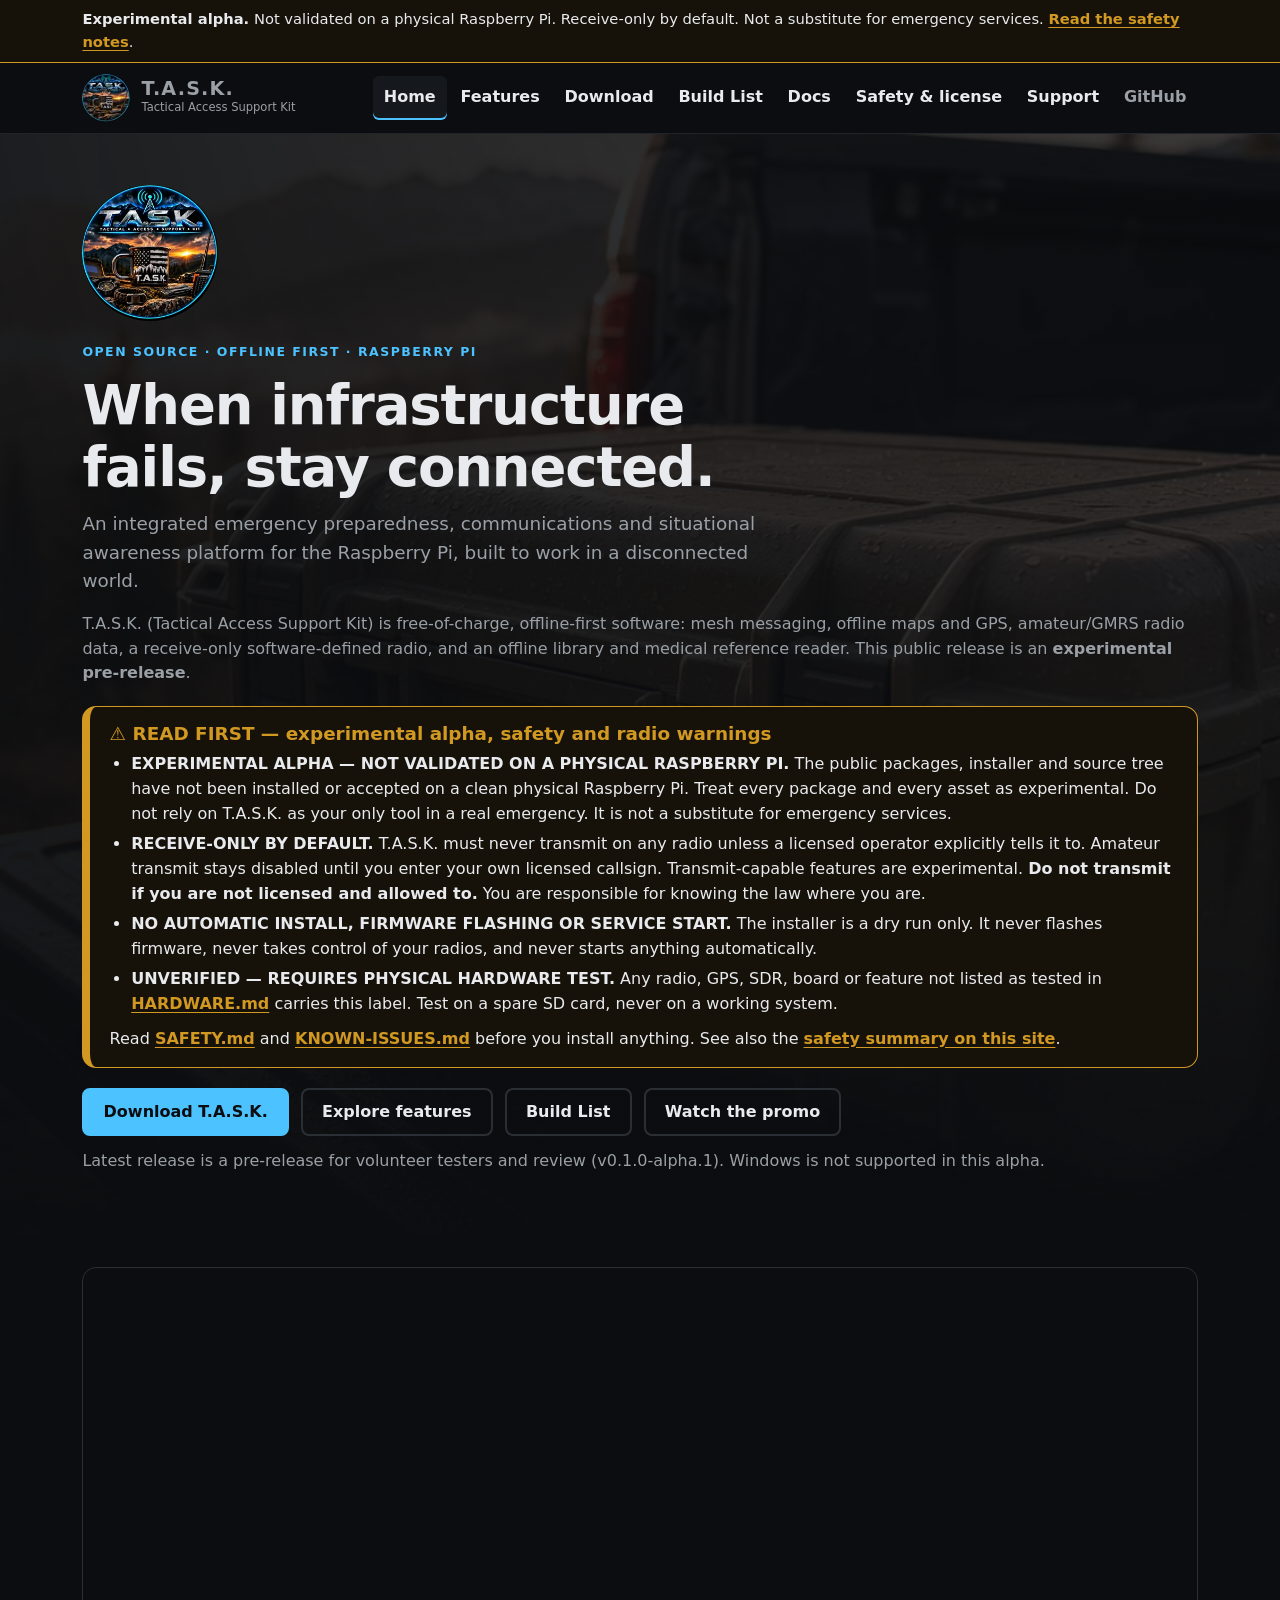
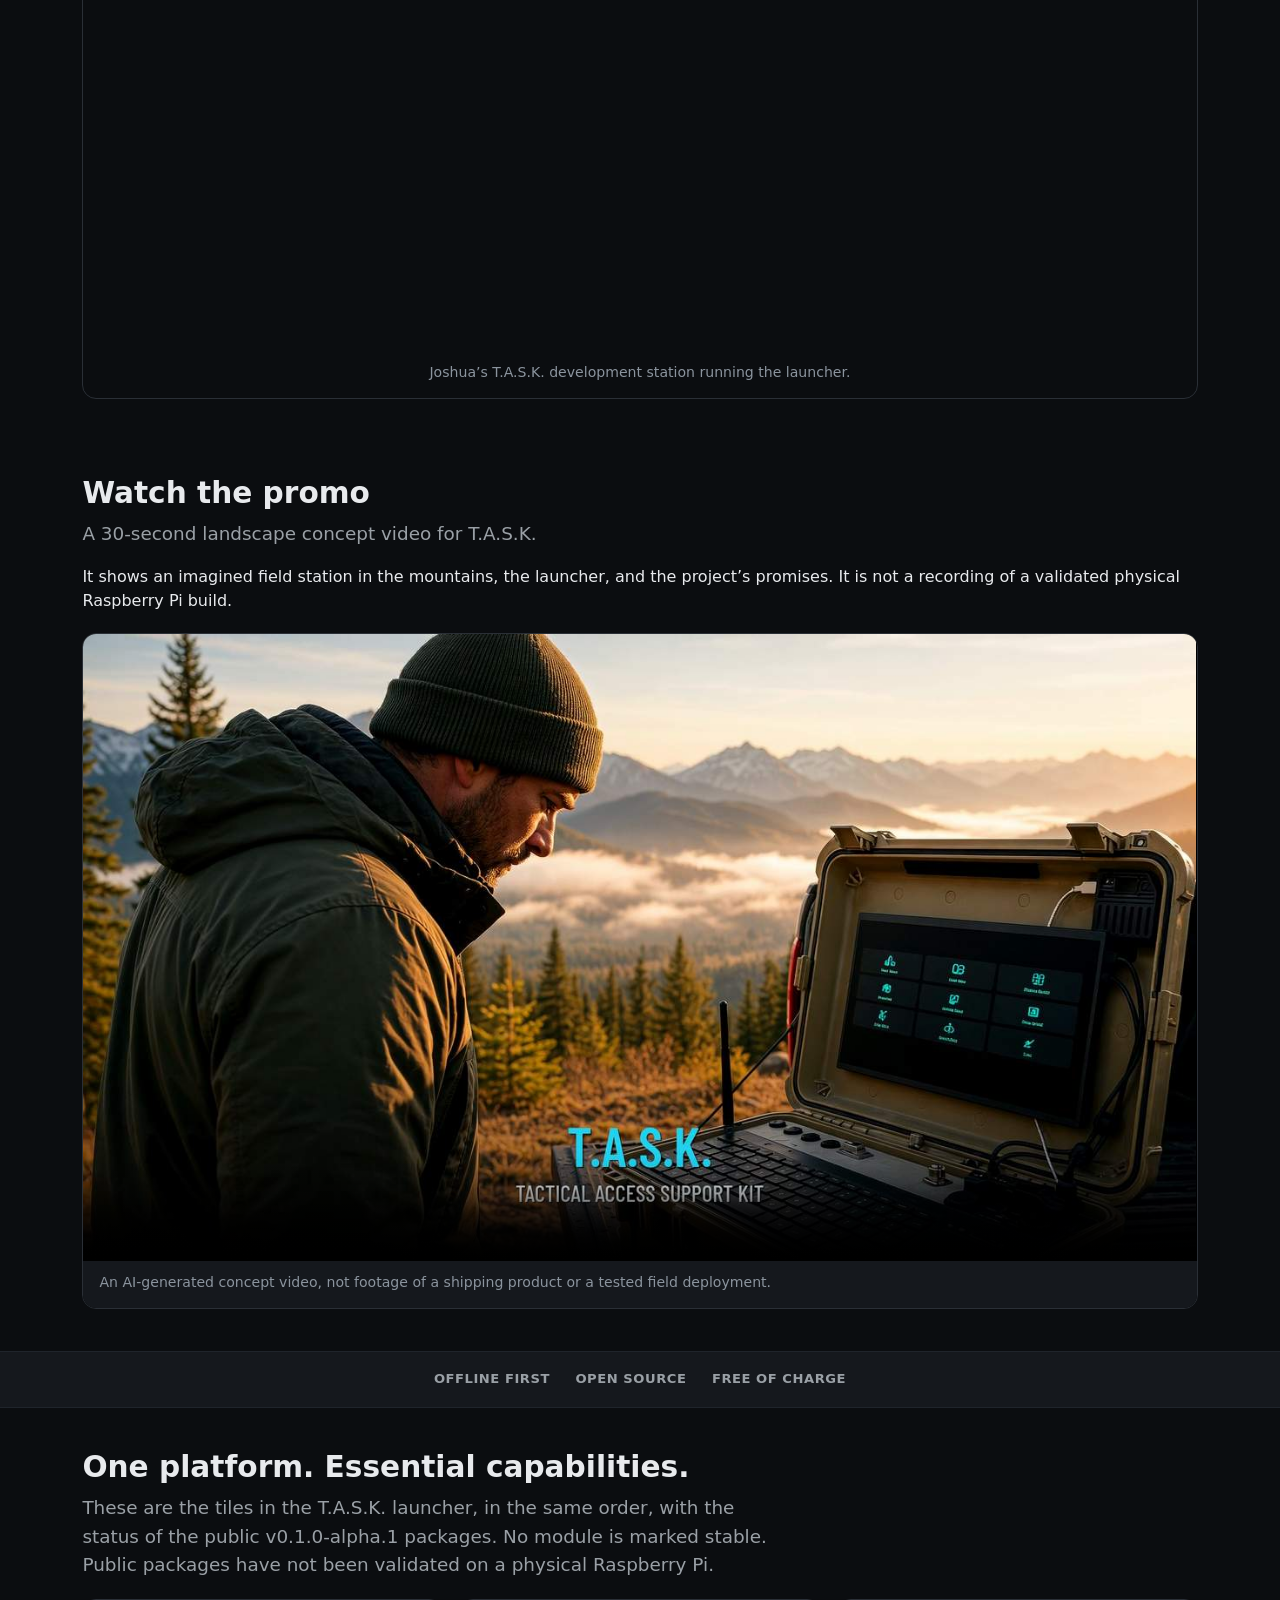
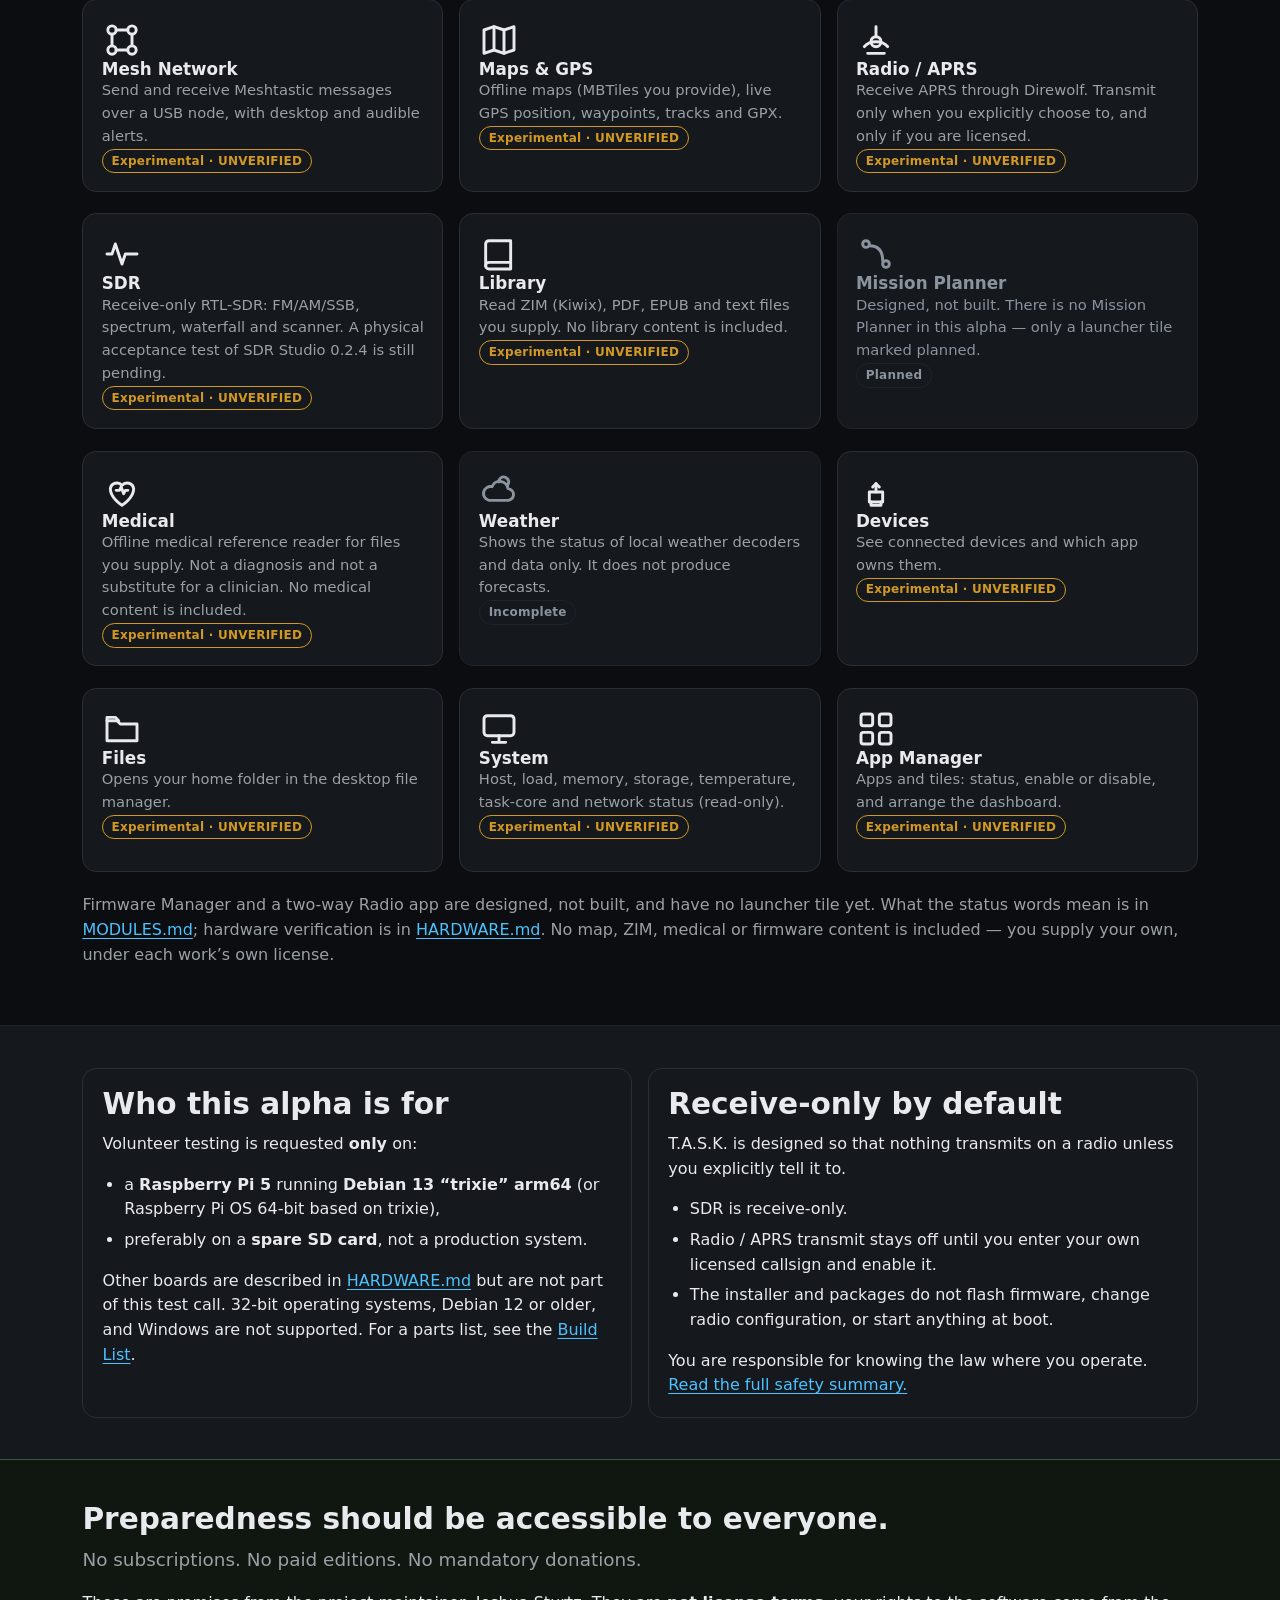
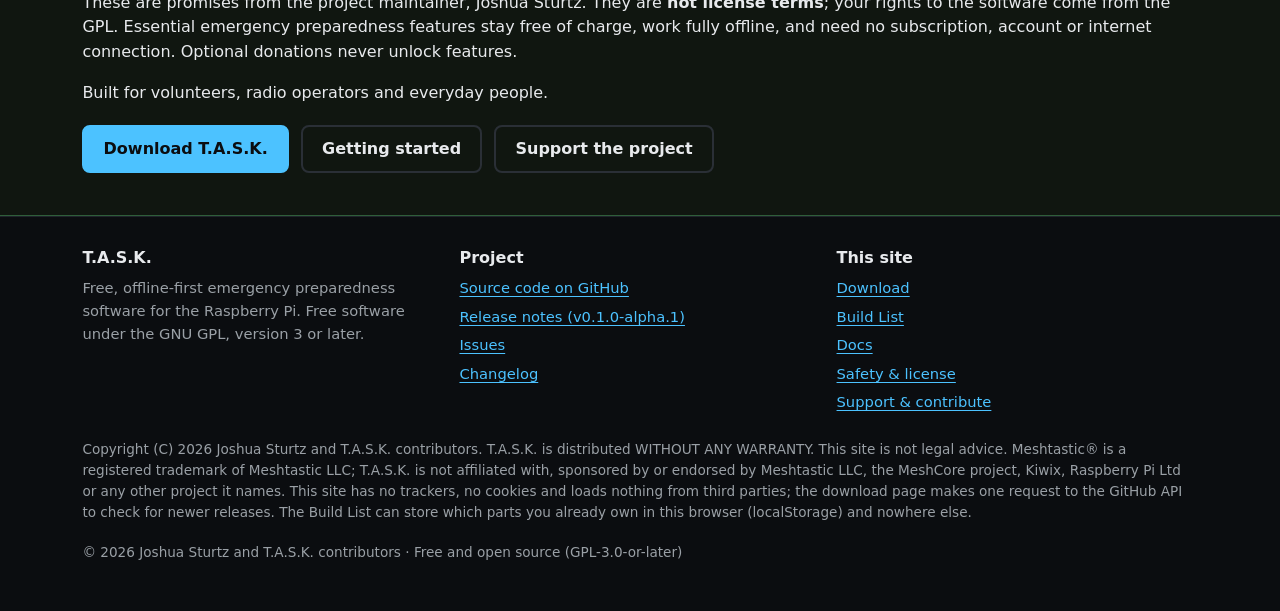
==== commit f16629a2: "Add the landscape promo video and a muted looping hero background. The home page now has compact 720" ====
--- a/index.html
+++ b/index.html
@@ -29,6 +29,7 @@
 <link rel="shortcut icon" href="assets/img/favicon.ico">
 <link rel="apple-touch-icon" href="assets/img/apple-touch-icon.png" sizes="180x180">
 <link rel="stylesheet" href="assets/css/style.css">
+<link rel="preload" as="image" href="assets/img/promo-bg-poster.webp" type="image/webp" fetchpriority="high">
 </head>
 <body>
 <a class="skip" href="#main">Skip to content</a>
@@ -42,7 +43,16 @@
 </details>
 </div></header>
 <main id="main">
-<section class="hero"><div class="wrap">
+<section class="hero hero--banner">
+<div class="hero-banner">
+<div class="hero-bg" aria-hidden="true">
+<picture>
+<source type="image/webp" srcset="assets/img/promo-bg-poster.webp">
+<img class="hero-bg-poster" src="assets/img/promo-bg-poster.jpg" width="1280" height="720" alt="" decoding="async" fetchpriority="high">
+</picture>
+<video class="hero-bg-video" muted loop playsinline preload="none" data-webm="assets/video/promo-bg-720.webm" data-mp4="assets/video/promo-bg-720.mp4" hidden></video>
+</div>
+<div class="wrap">
 <picture class="hero-mark"><source type="image/webp" srcset="assets/img/logo-128.webp 128w, assets/img/logo-256.webp 256w, assets/img/logo-512.webp 512w" sizes="8.5rem"><img src="assets/img/logo-256.png" srcset="assets/img/logo-128.png 128w, assets/img/logo-256.png 256w" sizes="8.5rem" width="256" height="256" alt="Official T.A.S.K. logo."></picture>
 <span class="tag">Open source &middot; Offline first &middot; Raspberry Pi</span>
 <h1>When infrastructure fails, stay connected.</h1>
@@ -62,11 +72,31 @@
 <a class="btn" href="download.html">Download T.A.S.K.</a>
 <a class="btn secondary" href="#capabilities">Explore features</a>
 <a class="btn secondary" href="build.html">Build List</a>
+<a class="btn secondary" href="#promo">Watch the promo</a>
 </div>
 <p class="muted" style="margin-top:.8rem">Latest release is a <span data-rel="kind">pre-release</span> for volunteer testers and review (<span data-rel="tag">v0.1.0-alpha.1</span>). Windows is not supported in this alpha.</p>
+</div>
+</div>
+<div class="wrap">
 <figure class="hero-figure photo-slot photo-slot--portrait">
-<picture><source type="image/webp" srcset="assets/img/station-480.webp 480w, assets/img/station-768.webp 768w, assets/img/station-1152.webp 1152w" sizes="(min-width: 40rem) 32rem, calc(100vw - 2.3rem)"><img src="assets/img/station-768.jpg" srcset="assets/img/station-480.jpg 480w, assets/img/station-768.jpg 768w, assets/img/station-1152.jpg 1152w" sizes="(min-width: 40rem) 32rem, calc(100vw - 2.3rem)" width="1152" height="1536" alt="Joshua&#x27;s T.A.S.K. development station: a tan hard case with a display running the T.A.S.K. launcher, a Logitech keyboard, and a panel of switches and antenna connectors." decoding="async"></picture>
+<picture><source type="image/webp" srcset="assets/img/station-480.webp 480w, assets/img/station-768.webp 768w, assets/img/station-1152.webp 1152w" sizes="(min-width: 40rem) 32rem, calc(100vw - 2.3rem)"><img src="assets/img/station-768.jpg" srcset="assets/img/station-480.jpg 480w, assets/img/station-768.jpg 768w, assets/img/station-1152.jpg 1152w" sizes="(min-width: 40rem) 32rem, calc(100vw - 2.3rem)" width="1152" height="1536" alt="Joshua&#x27;s T.A.S.K. development station: a tan hard case with a display running the T.A.S.K. launcher, a Logitech keyboard, and a panel of switches and antenna connectors." loading="lazy" decoding="async"></picture>
 <figcaption>Joshua&rsquo;s T.A.S.K. development station running the launcher.</figcaption>
+</figure>
+</div>
+</section>
+
+<section class="section" id="promo"><div class="wrap">
+<h2>Watch the promo</h2>
+<p class="lead">A 30-second landscape concept video for T.A.S.K.</p>
+<p>It shows an imagined field station in the mountains, the launcher, and the project&rsquo;s promises. It is not a recording of a validated physical Raspberry Pi build.</p>
+<figure class="promo-player">
+<video controls preload="none" playsinline data-poster="assets/img/promo-poster.jpg" width="1280" height="720" aria-label="T.A.S.K. promotional video, 30 seconds">
+<source src="assets/video/promo-720.webm" type="video/webm">
+<source src="assets/video/promo-720.mp4" type="video/mp4">
+<track kind="captions" src="assets/video/promo-captions.vtt" srclang="en" label="English captions">
+<p>Your browser does not play HTML video. <a href="assets/video/promo-720.mp4">Download the promo as an MP4</a>.</p>
+</video>
+<figcaption>An AI-generated concept video, not footage of a shipping product or a tested field deployment.</figcaption>
 </figure>
 </div></section>
 
--- a/assets/css/style.css
+++ b/assets/css/style.css
@@ -35,7 +35,7 @@
   *, *::before, *::after { transition: none !important; animation: none !important; }
 }
 body { margin: 0; background: var(--bg); color: var(--ink); font: 1rem/1.55 var(--font); }
-img, svg { max-width: 100%; height: auto; display: block; }
+img, svg, video { max-width: 100%; height: auto; display: block; }
 a { color: var(--accent); text-underline-offset: 0.18em; }
 a:hover { text-decoration-thickness: 2px; }
 :focus-visible { outline: 3px solid var(--focus); outline-offset: 3px; border-radius: 3px; }
@@ -101,6 +101,60 @@
 .hero { padding: 3rem 0 2.2rem; }
 .hero .tag { display: inline-block; font-weight: 700; font-size: 0.78rem; letter-spacing: 0.12em; text-transform: uppercase; color: var(--accent); margin-bottom: 0.85rem; }
 .hero h1 { max-width: 18ch; }
+
+/* Cinematic hero banner with a muted looping background (desktop only; JS-gated) */
+.hero--banner { padding: 0 0 2.2rem; }
+.hero-banner {
+  position: relative;
+  overflow: hidden;
+  padding: 3.2rem 0 2.8rem;
+  min-height: 28rem;
+  background: var(--bg);
+}
+.hero-bg {
+  position: absolute;
+  inset: 0;
+  z-index: 0;
+  pointer-events: none;
+  background: var(--bg);
+}
+.hero-bg picture,
+.hero-bg img,
+.hero-bg video {
+  position: absolute;
+  inset: 0;
+  width: 100%;
+  height: 100%;
+  max-width: none;
+  object-fit: cover;
+  object-position: center 40%;
+  display: block;
+}
+.hero-bg::after {
+  content: "";
+  position: absolute;
+  inset: 0;
+  z-index: 1;
+  /* Dark scrim so headline, buttons and READ FIRST keep AA contrast over the footage. */
+  background:
+    linear-gradient(to right, rgba(11, 13, 16, 0.90) 0%, rgba(11, 13, 16, 0.80) 48%, rgba(11, 13, 16, 0.70) 100%),
+    linear-gradient(to bottom, rgba(11, 13, 16, 0.30) 0%, rgba(11, 13, 16, 0.50) 65%, rgba(11, 13, 16, 0.94) 100%);
+}
+.hero-banner .wrap { position: relative; z-index: 1; }
+@media (prefers-reduced-motion: reduce) {
+  .hero-bg-video { display: none !important; }
+}
+
+/* Full promo player */
+.promo-player {
+  margin: 1.2rem 0 0;
+  background: #000;
+  border: 1px solid var(--border);
+  border-radius: var(--radius);
+  overflow: hidden;
+}
+.promo-player video { width: 100%; height: auto; display: block; background: #000; }
+.promo-player figcaption { padding: 0.7rem 1rem 0.9rem; color: var(--muted); font-size: 0.88rem; margin: 0; background: var(--surface); }
 .page-head { padding: 2.2rem 0 1rem; }
 .grid { display: grid; gap: 1rem; }
 .cols-2 { grid-template-columns: repeat(auto-fit, minmax(min(100%, 19rem), 1fr)); }
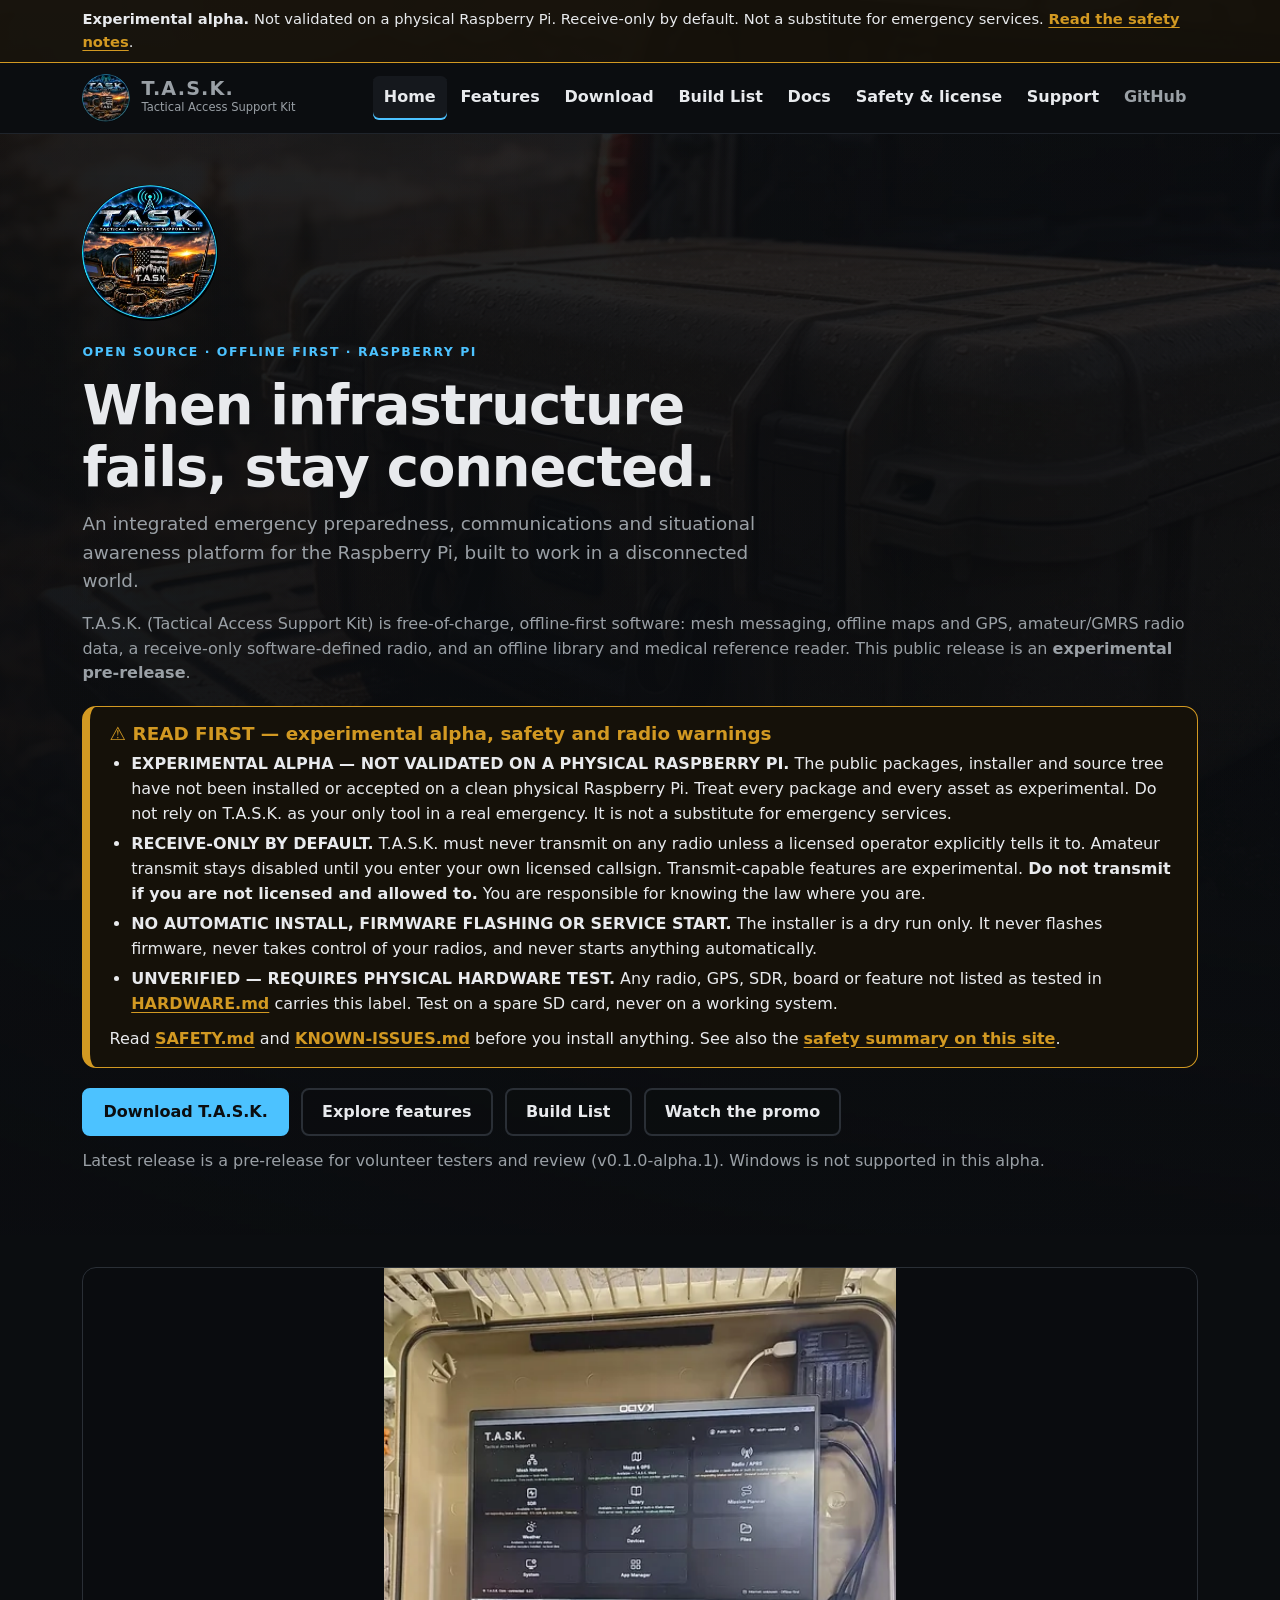
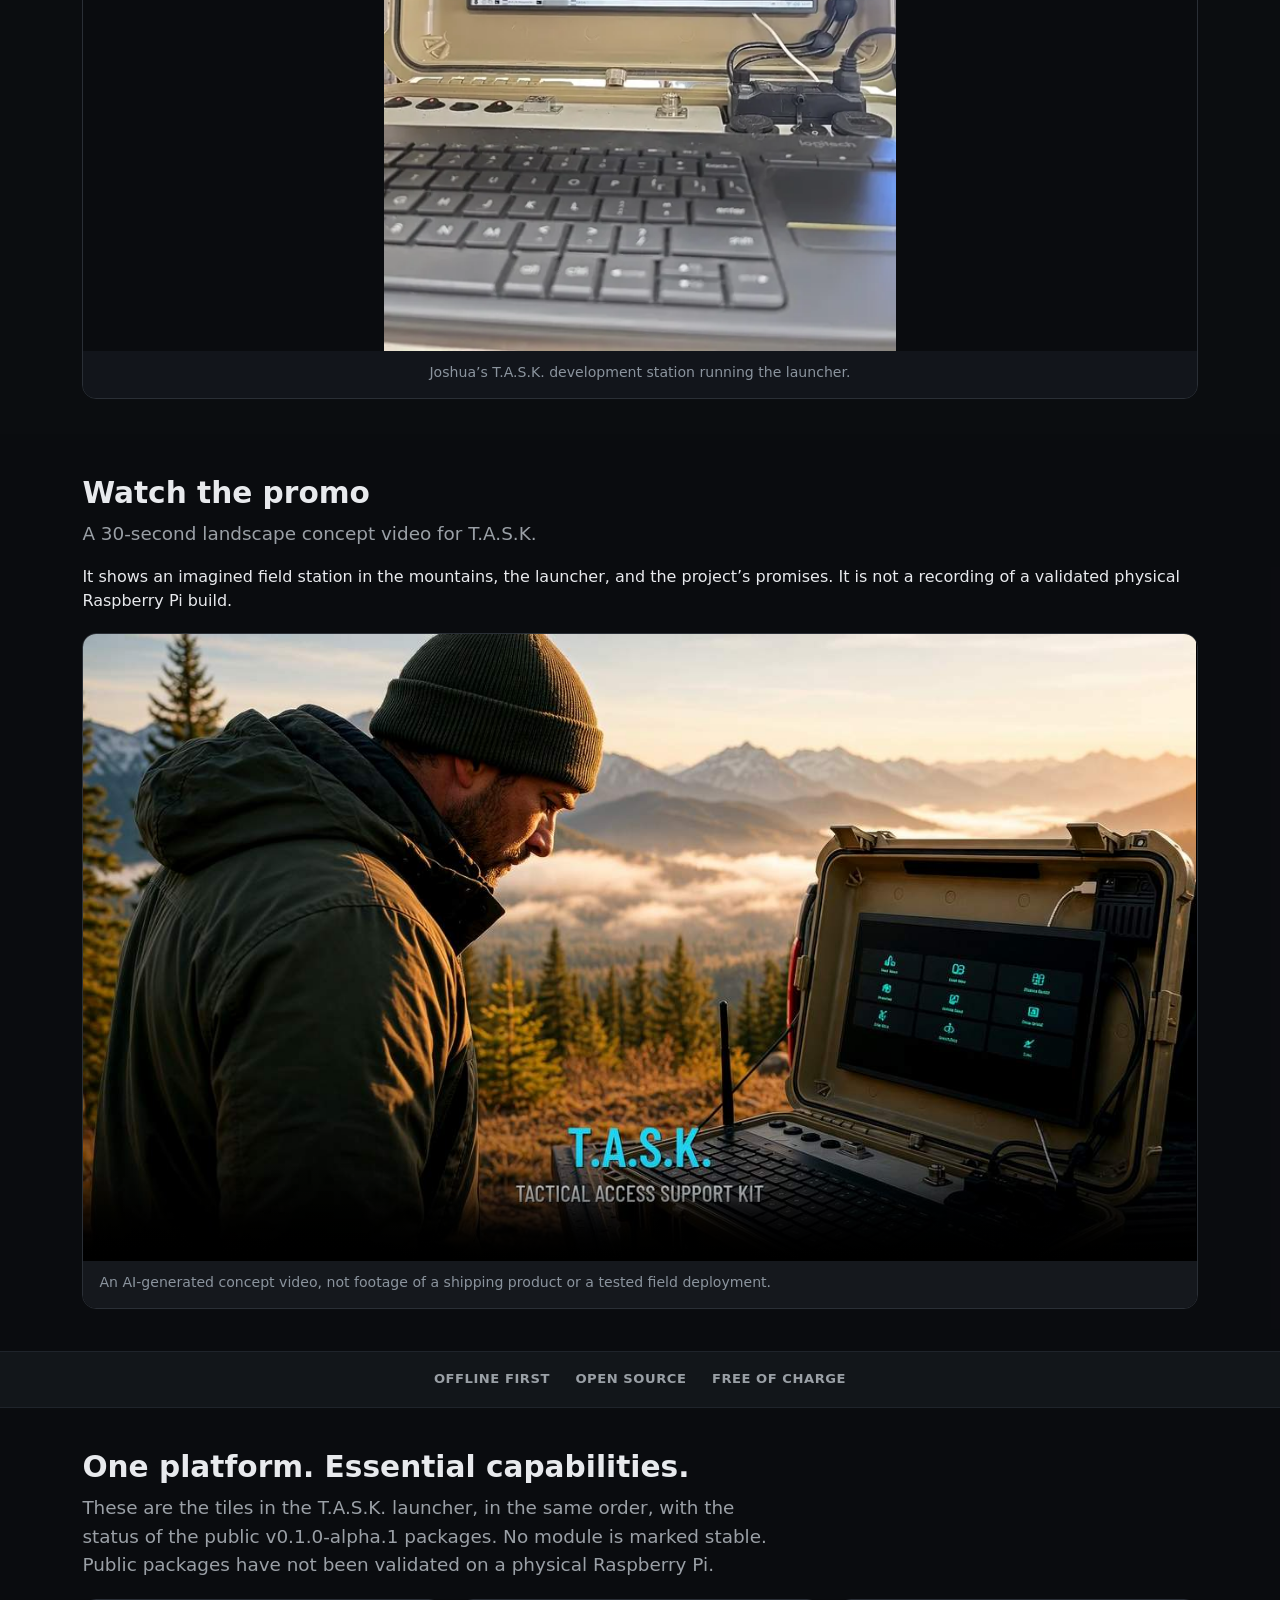
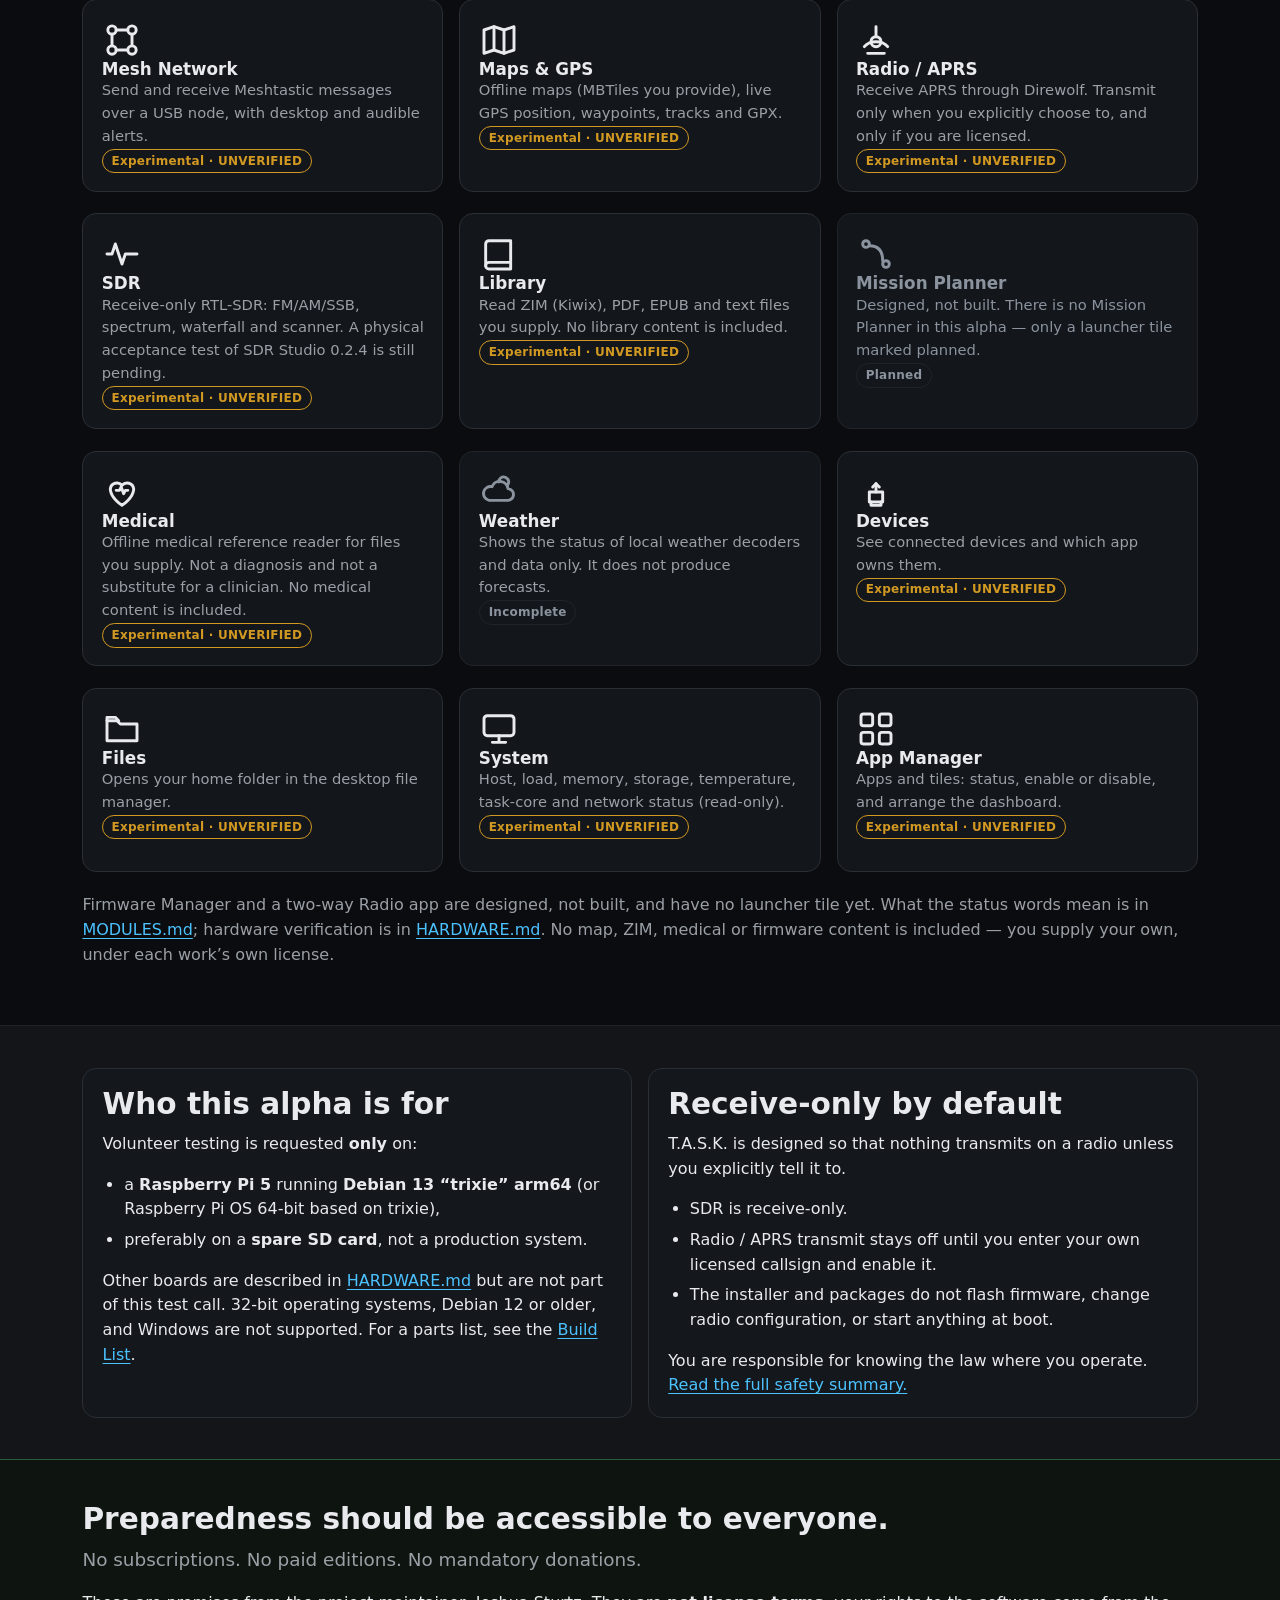
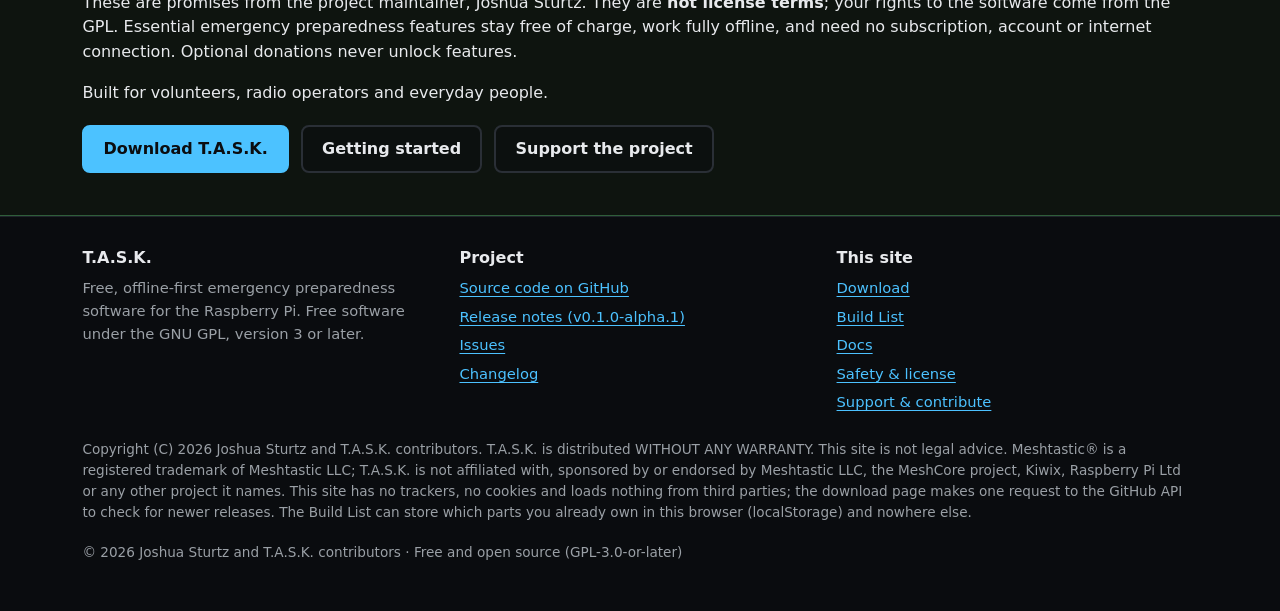
==== commit 4e03fc9b: "Pin the home background video behind the scrolling page. The muted looping cut is now position: fixe" ====
--- a/index.html
+++ b/index.html
@@ -31,8 +31,15 @@
 <link rel="stylesheet" href="assets/css/style.css">
 <link rel="preload" as="image" href="assets/img/promo-bg-poster.webp" type="image/webp" fetchpriority="high">
 </head>
-<body>
+<body class="home">
 <a class="skip" href="#main">Skip to content</a>
+<div class="page-bg" aria-hidden="true">
+<picture>
+<source type="image/webp" srcset="assets/img/promo-bg-poster.webp">
+<img class="page-bg-poster" src="assets/img/promo-bg-poster.jpg" width="1280" height="720" alt="" decoding="async" fetchpriority="high">
+</picture>
+<video class="hero-bg-video" muted loop playsinline preload="none" data-webm="assets/video/promo-bg-720.webm" data-mp4="assets/video/promo-bg-720.mp4" hidden></video>
+</div>
 <div class="strip" role="note"><div class="wrap"><strong>Experimental alpha.</strong> Not validated on a physical Raspberry Pi. Receive-only by default. Not a substitute for emergency services. <a href="about.html#safety">Read the safety notes</a>.</div></div>
 <header class="site-header"><div class="wrap">
 <a class="brand" href="index.html" aria-label="T.A.S.K., Tactical Access Support Kit, home"><picture><source type="image/webp" srcset="assets/img/logo-64.webp 64w, assets/img/logo-128.webp 128w" sizes="48px"><img class="brand-logo" src="assets/img/logo-64.png" srcset="assets/img/logo-64.png 64w, assets/img/logo-128.png 128w" sizes="48px" width="48" height="48" alt=""></picture><span><strong>T.A.S.K.</strong><span>Tactical Access Support Kit</span></span></a>
@@ -45,13 +52,6 @@
 <main id="main">
 <section class="hero hero--banner">
 <div class="hero-banner">
-<div class="hero-bg" aria-hidden="true">
-<picture>
-<source type="image/webp" srcset="assets/img/promo-bg-poster.webp">
-<img class="hero-bg-poster" src="assets/img/promo-bg-poster.jpg" width="1280" height="720" alt="" decoding="async" fetchpriority="high">
-</picture>
-<video class="hero-bg-video" muted loop playsinline preload="none" data-webm="assets/video/promo-bg-720.webm" data-mp4="assets/video/promo-bg-720.mp4" hidden></video>
-</div>
 <div class="wrap">
 <picture class="hero-mark"><source type="image/webp" srcset="assets/img/logo-128.webp 128w, assets/img/logo-256.webp 256w, assets/img/logo-512.webp 512w" sizes="8.5rem"><img src="assets/img/logo-256.png" srcset="assets/img/logo-128.png 128w, assets/img/logo-256.png 256w" sizes="8.5rem" width="256" height="256" alt="Official T.A.S.K. logo."></picture>
 <span class="tag">Open source &middot; Offline first &middot; Raspberry Pi</span>
--- a/assets/css/style.css
+++ b/assets/css/style.css
@@ -93,6 +93,7 @@
 
 /* Sections */
 main { display: block; }
+main > section, #read-first { scroll-margin-top: 5.5rem; }
 .section { padding: 2.6rem 0; }
 .section + .section { border-top: 1px solid var(--divider); }
 .section.alt { background: var(--surface); }
@@ -102,25 +103,22 @@
 .hero .tag { display: inline-block; font-weight: 700; font-size: 0.78rem; letter-spacing: 0.12em; text-transform: uppercase; color: var(--accent); margin-bottom: 0.85rem; }
 .hero h1 { max-width: 18ch; }
 
-/* Cinematic hero banner with a muted looping background (desktop only; JS-gated) */
-.hero--banner { padding: 0 0 2.2rem; }
-.hero-banner {
-  position: relative;
-  overflow: hidden;
-  padding: 3.2rem 0 2.8rem;
-  min-height: 28rem;
-  background: var(--bg);
-}
-.hero-bg {
-  position: absolute;
+/* Home-only: muted looping backdrop pinned to the viewport so the page
+   scrolls over it. The still poster is a fixed <img>, not background-attachment
+   (which is broken on iOS). Video is JS-gated (wide viewports, no reduced
+   motion, no Save-Data / 2G). */
+.page-bg {
+  position: fixed;
   inset: 0;
   z-index: 0;
   pointer-events: none;
+  overflow: hidden;
   background: var(--bg);
-}
-.hero-bg picture,
-.hero-bg img,
-.hero-bg video {
+  transform: translateZ(0);
+}
+.page-bg picture,
+.page-bg img,
+.page-bg video {
   position: absolute;
   inset: 0;
   width: 100%;
@@ -130,20 +128,95 @@
   object-position: center 40%;
   display: block;
 }
-.hero-bg::after {
+.page-bg::after {
   content: "";
   position: absolute;
   inset: 0;
   z-index: 1;
-  /* Dark scrim so headline, buttons and READ FIRST keep AA contrast over the footage. */
-  background:
-    linear-gradient(to right, rgba(11, 13, 16, 0.90) 0%, rgba(11, 13, 16, 0.80) 48%, rgba(11, 13, 16, 0.70) 100%),
-    linear-gradient(to bottom, rgba(11, 13, 16, 0.30) 0%, rgba(11, 13, 16, 0.50) 65%, rgba(11, 13, 16, 0.94) 100%);
-}
-.hero-banner .wrap { position: relative; z-index: 1; }
+  /* Consistent dark scrim, slightly stronger further down, so page text can
+     keep AA even over a bright frame. Hero adds a second, scrolling scrim. */
+  background: linear-gradient(
+    to bottom,
+    rgba(11, 13, 16, 0.78) 0%,
+    rgba(11, 13, 16, 0.84) 45%,
+    rgba(11, 13, 16, 0.92) 100%
+  );
+}
 @media (prefers-reduced-motion: reduce) {
   .hero-bg-video { display: none !important; }
 }
+
+body.home .strip,
+body.home main,
+body.home .site-footer {
+  position: relative;
+  z-index: 1;
+}
+body.home .site-header {
+  background: var(--bg);
+}
+body.home .strip {
+  background: rgba(22, 18, 10, 0.94);
+}
+body.home .site-footer {
+  background: rgba(11, 13, 16, 0.92);
+}
+body.home .section {
+  background: rgba(11, 13, 16, 0.76);
+}
+body.home .section.alt {
+  background: rgba(21, 24, 29, 0.82);
+}
+body.home .section.band {
+  background: rgba(16, 22, 16, 0.84);
+}
+body.home .section.motto-wrap {
+  background: rgba(21, 24, 29, 0.84);
+}
+body.home .tile,
+body.home .card {
+  background: rgba(21, 24, 29, 0.90);
+}
+body.home .tile:hover {
+  background: rgba(27, 31, 37, 0.96);
+}
+body.home .readfirst {
+  background: rgba(22, 18, 10, 0.96);
+}
+body.home .photo-slot--portrait {
+  background: rgba(11, 13, 16, 0.45);
+}
+body.home .photo-slot figcaption {
+  background: rgba(21, 24, 29, 0.90);
+}
+body.home .btn.secondary {
+  background: rgba(11, 13, 16, 0.55);
+}
+body.home .btn.secondary:hover {
+  background: rgba(21, 24, 29, 0.88);
+}
+
+/* Cinematic hero: content sits on an extra scrolling scrim over the fixed backdrop. */
+.hero--banner { padding: 0 0 2.2rem; }
+.hero-banner {
+  position: relative;
+  padding: 3.2rem 0 2.8rem;
+  min-height: 28rem;
+  background: transparent;
+}
+.hero-banner::after {
+  content: "";
+  position: absolute;
+  inset: 0;
+  z-index: 0;
+  pointer-events: none;
+  background:
+    linear-gradient(to right, rgba(11, 13, 16, 0.55) 0%, rgba(11, 13, 16, 0.32) 52%, rgba(11, 13, 16, 0.18) 100%),
+    linear-gradient(to bottom, rgba(11, 13, 16, 0.12) 0%, rgba(11, 13, 16, 0.28) 70%, rgba(11, 13, 16, 0.58) 100%);
+}
+.hero-banner .wrap { position: relative; z-index: 1; }
+body.home .hero--banner,
+body.home .hero-banner { background: transparent; }
 
 /* Full promo player */
 .promo-player {
@@ -298,7 +371,7 @@
 .site-footer h2 { font-size: 1rem; color: var(--ink); }
 .site-footer ul { list-style: none; padding: 0; margin: 0; }
 .site-footer .fine { margin-top: 1.2rem; font-size: 0.85rem; }
-@media print { .strip, .nav-menu, .btn, .copy { display: none; } body { background: #fff; color: #000; } }
+@media print { .strip, .nav-menu, .btn, .copy, .page-bg { display: none; } body { background: #fff; color: #000; } }
 .builds { align-items: stretch; }
 .builds .card { cursor: pointer; text-align: left; font: inherit; color: inherit; width: 100%; }
 .builds .card.selected, .builds .card[aria-pressed="true"] { border-color: var(--accent); box-shadow: inset 0 0 0 1px var(--accent); }
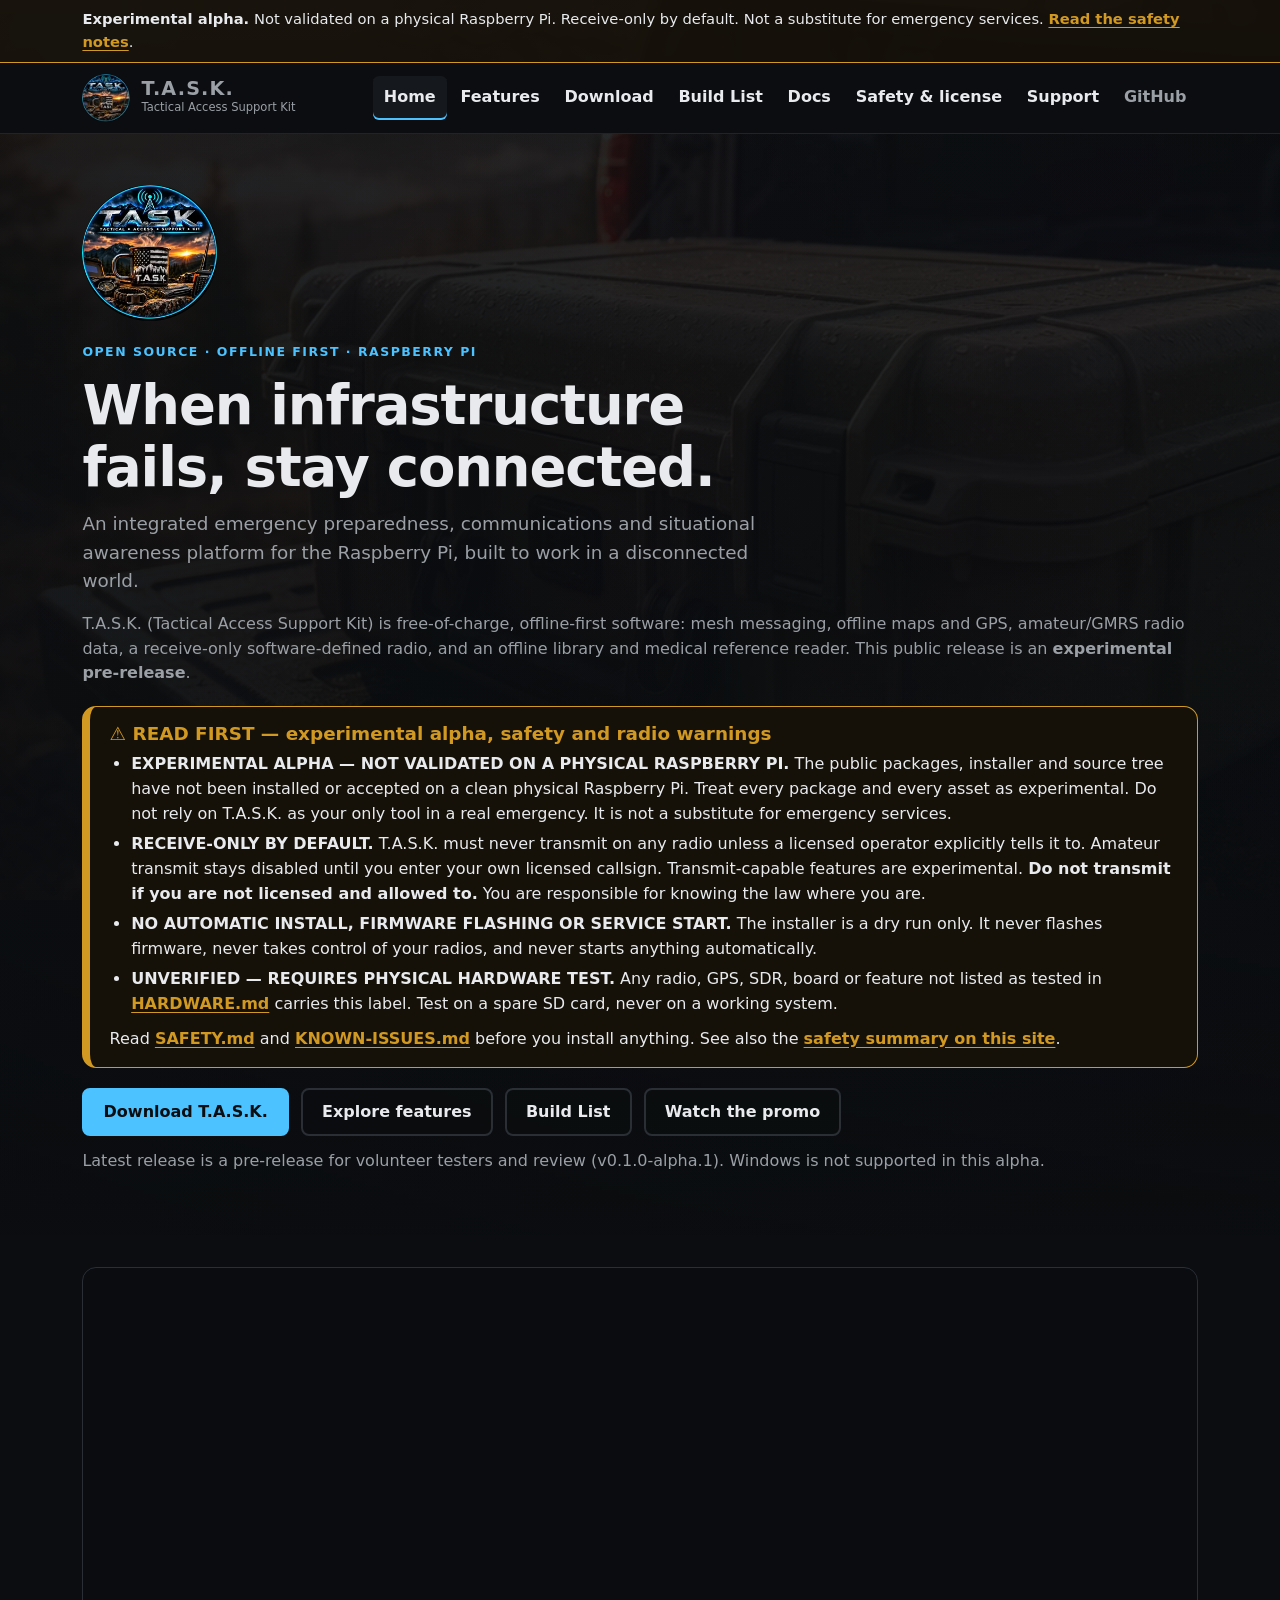
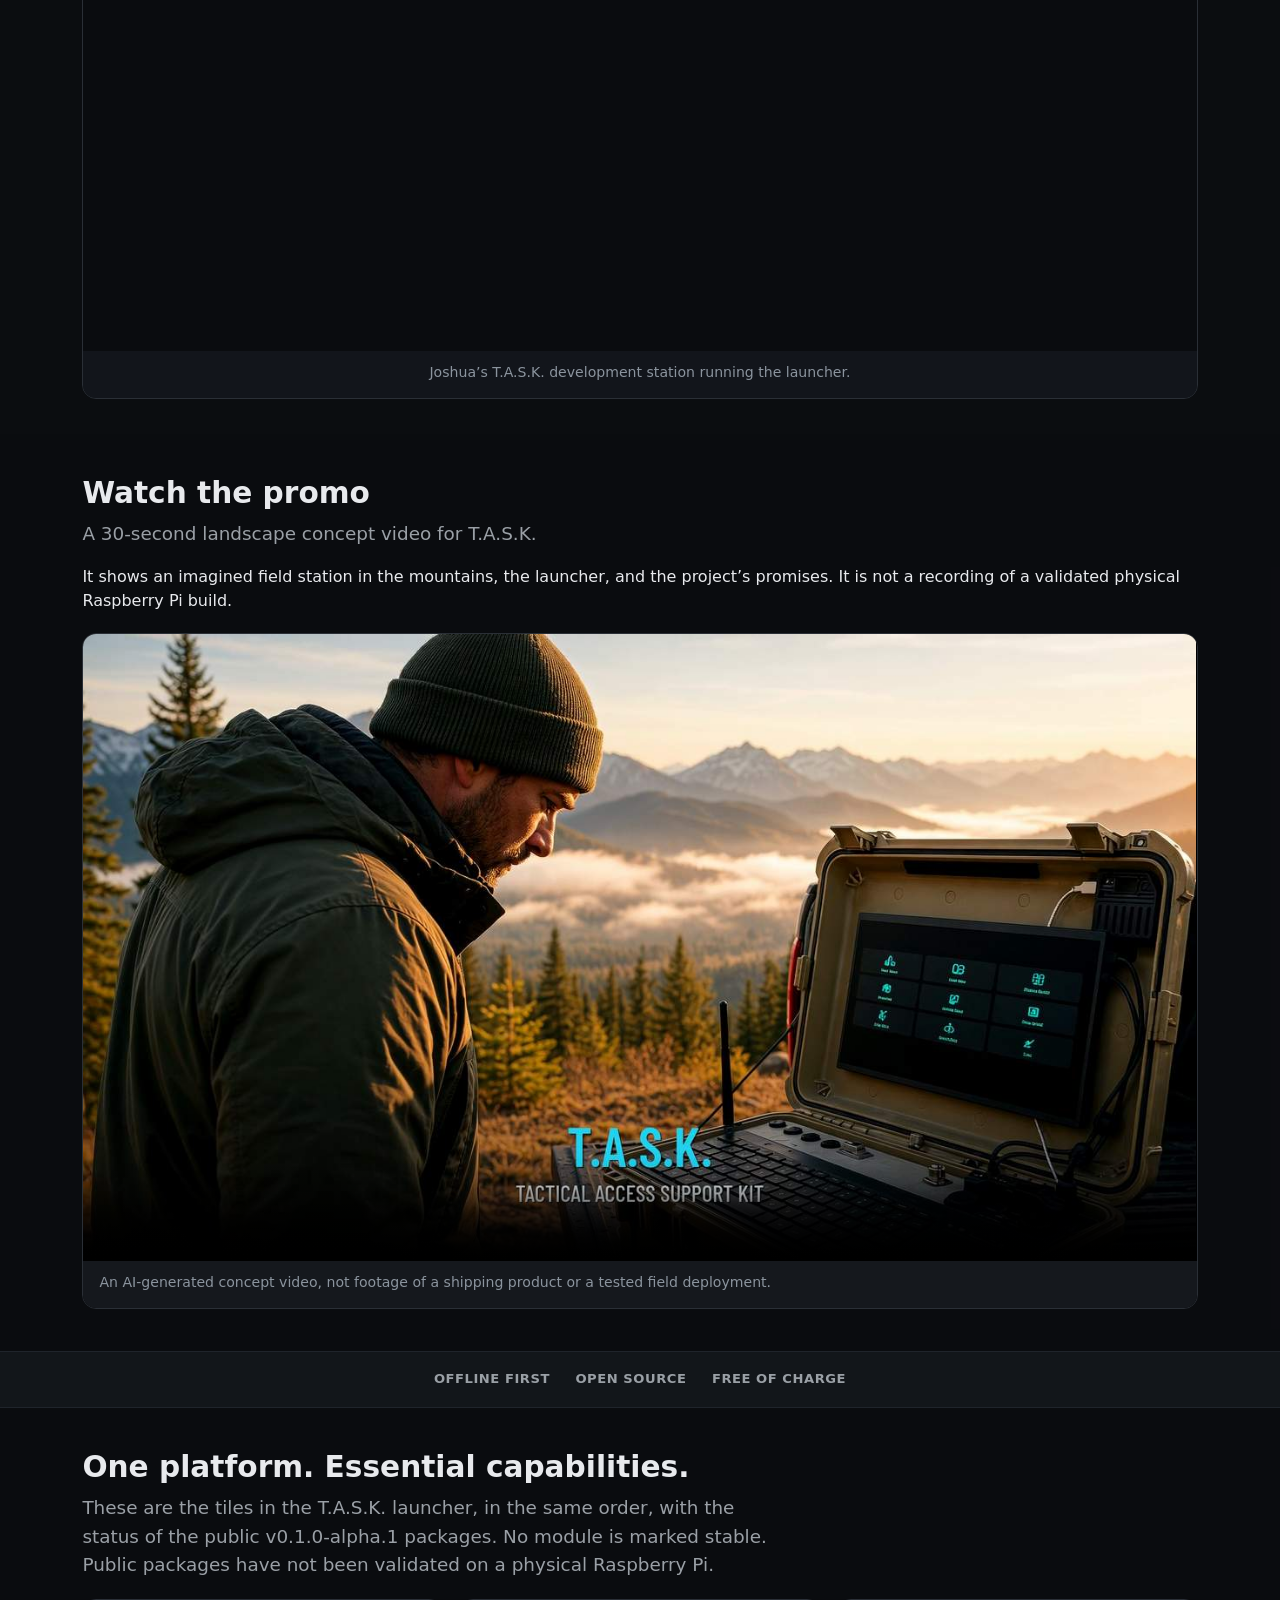
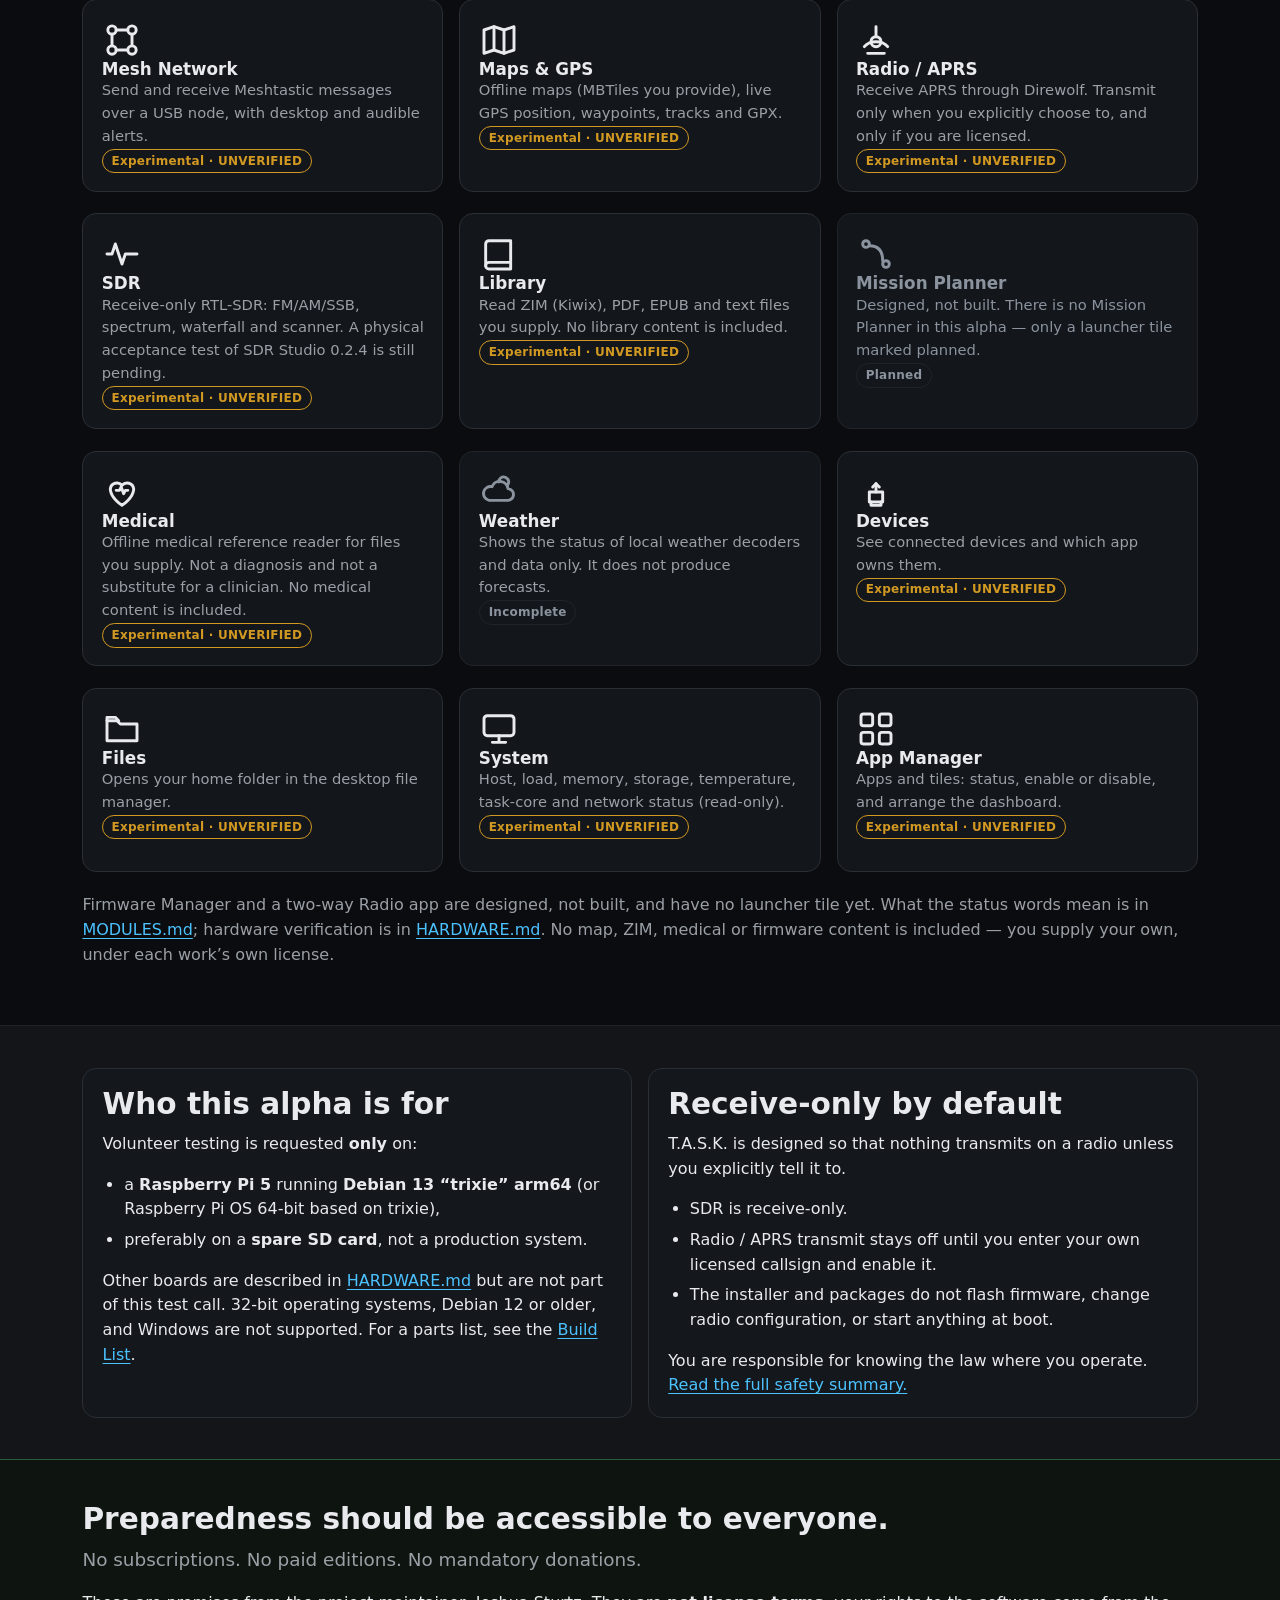
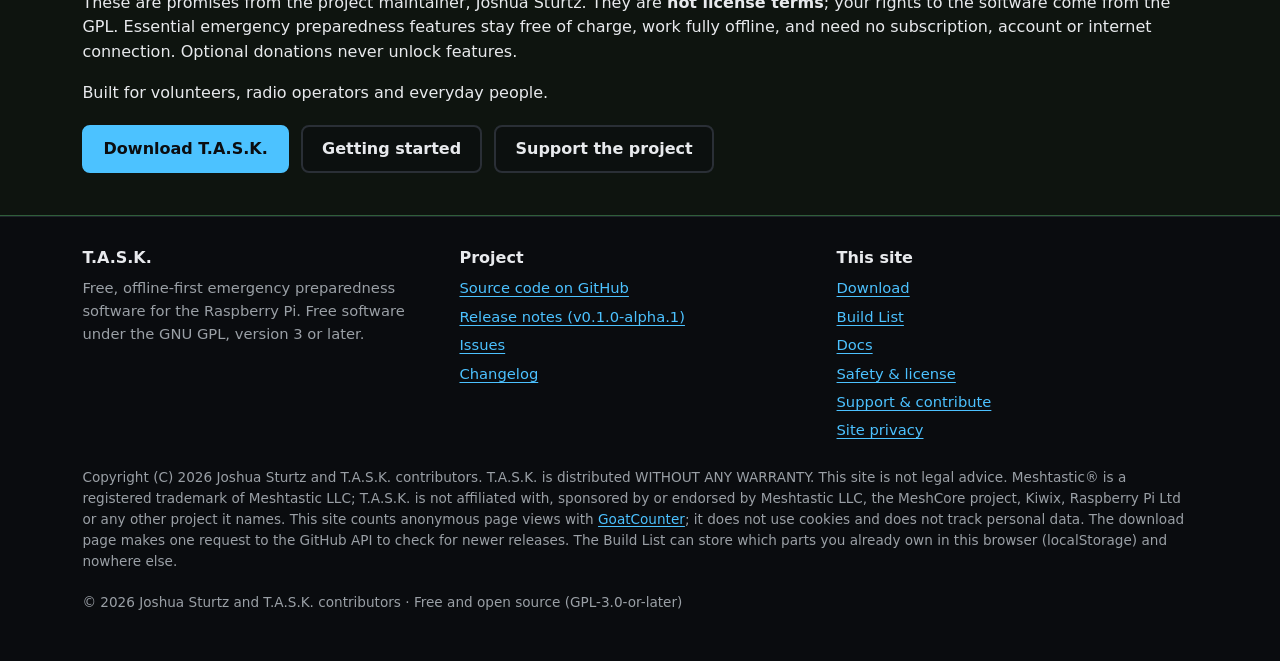
==== commit 1590f22a: "Add GoatCounter for anonymous page-view counts. Every page loads the GoatCounter count script (no co" ====
--- a/index.html
+++ b/index.html
@@ -150,12 +150,14 @@
 <li><a href="build.html">Build List</a></li>
 <li><a href="docs.html">Docs</a></li>
 <li><a href="about.html">Safety &amp; license</a></li>
-<li><a href="support.html">Support &amp; contribute</a></li></ul></div>
+<li><a href="support.html">Support &amp; contribute</a></li>
+<li><a href="about.html#site-privacy">Site privacy</a></li></ul></div>
 </div>
-<p class="fine">Copyright (C) 2026 Joshua Sturtz and T.A.S.K. contributors. T.A.S.K. is distributed WITHOUT ANY WARRANTY. This site is not legal advice. Meshtastic&reg; is a registered trademark of Meshtastic LLC; T.A.S.K. is not affiliated with, sponsored by or endorsed by Meshtastic LLC, the MeshCore project, Kiwix, Raspberry Pi Ltd or any other project it names. This site has no trackers, no cookies and loads nothing from third parties; the download page makes one request to the GitHub API to check for newer releases. The Build List can store which parts you already own in this browser (localStorage) and nowhere else.</p>
+<p class="fine">Copyright (C) 2026 Joshua Sturtz and T.A.S.K. contributors. T.A.S.K. is distributed WITHOUT ANY WARRANTY. This site is not legal advice. Meshtastic&reg; is a registered trademark of Meshtastic LLC; T.A.S.K. is not affiliated with, sponsored by or endorsed by Meshtastic LLC, the MeshCore project, Kiwix, Raspberry Pi Ltd or any other project it names. This site counts anonymous page views with <a href="https://www.goatcounter.com/">GoatCounter</a>; it does not use cookies and does not track personal data. The download page makes one request to the GitHub API to check for newer releases. The Build List can store which parts you already own in this browser (localStorage) and nowhere else.</p>
 <p class="fine">&copy; 2026 Joshua Sturtz and T.A.S.K. contributors &middot; Free and open source (GPL-3.0-or-later)</p>
 </div></footer>
 <script src="assets/js/main.js" defer></script>
 <script src="assets/js/release.js" defer></script>
+<script data-goatcounter="https://task-preparedness.goatcounter.com/count" async src="https://gc.zgo.at/count.js"></script>
 </body>
 </html>
